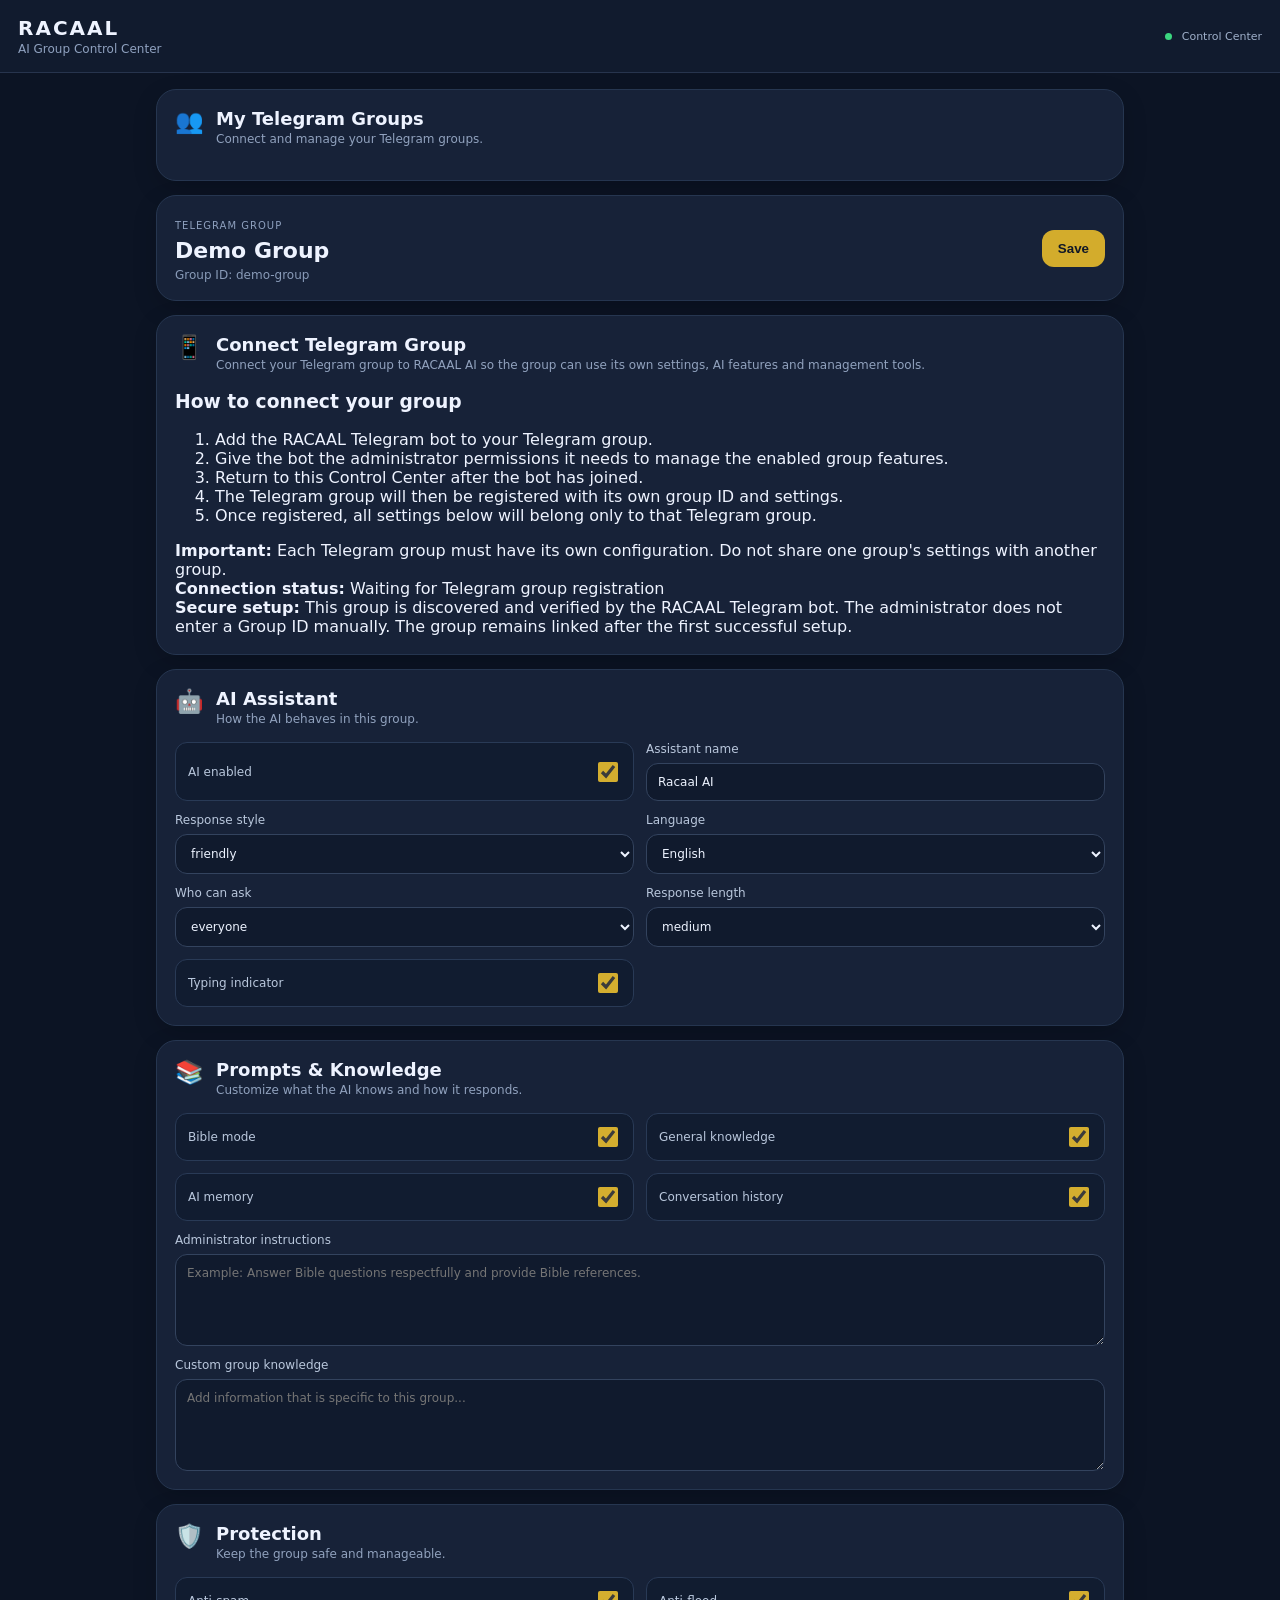
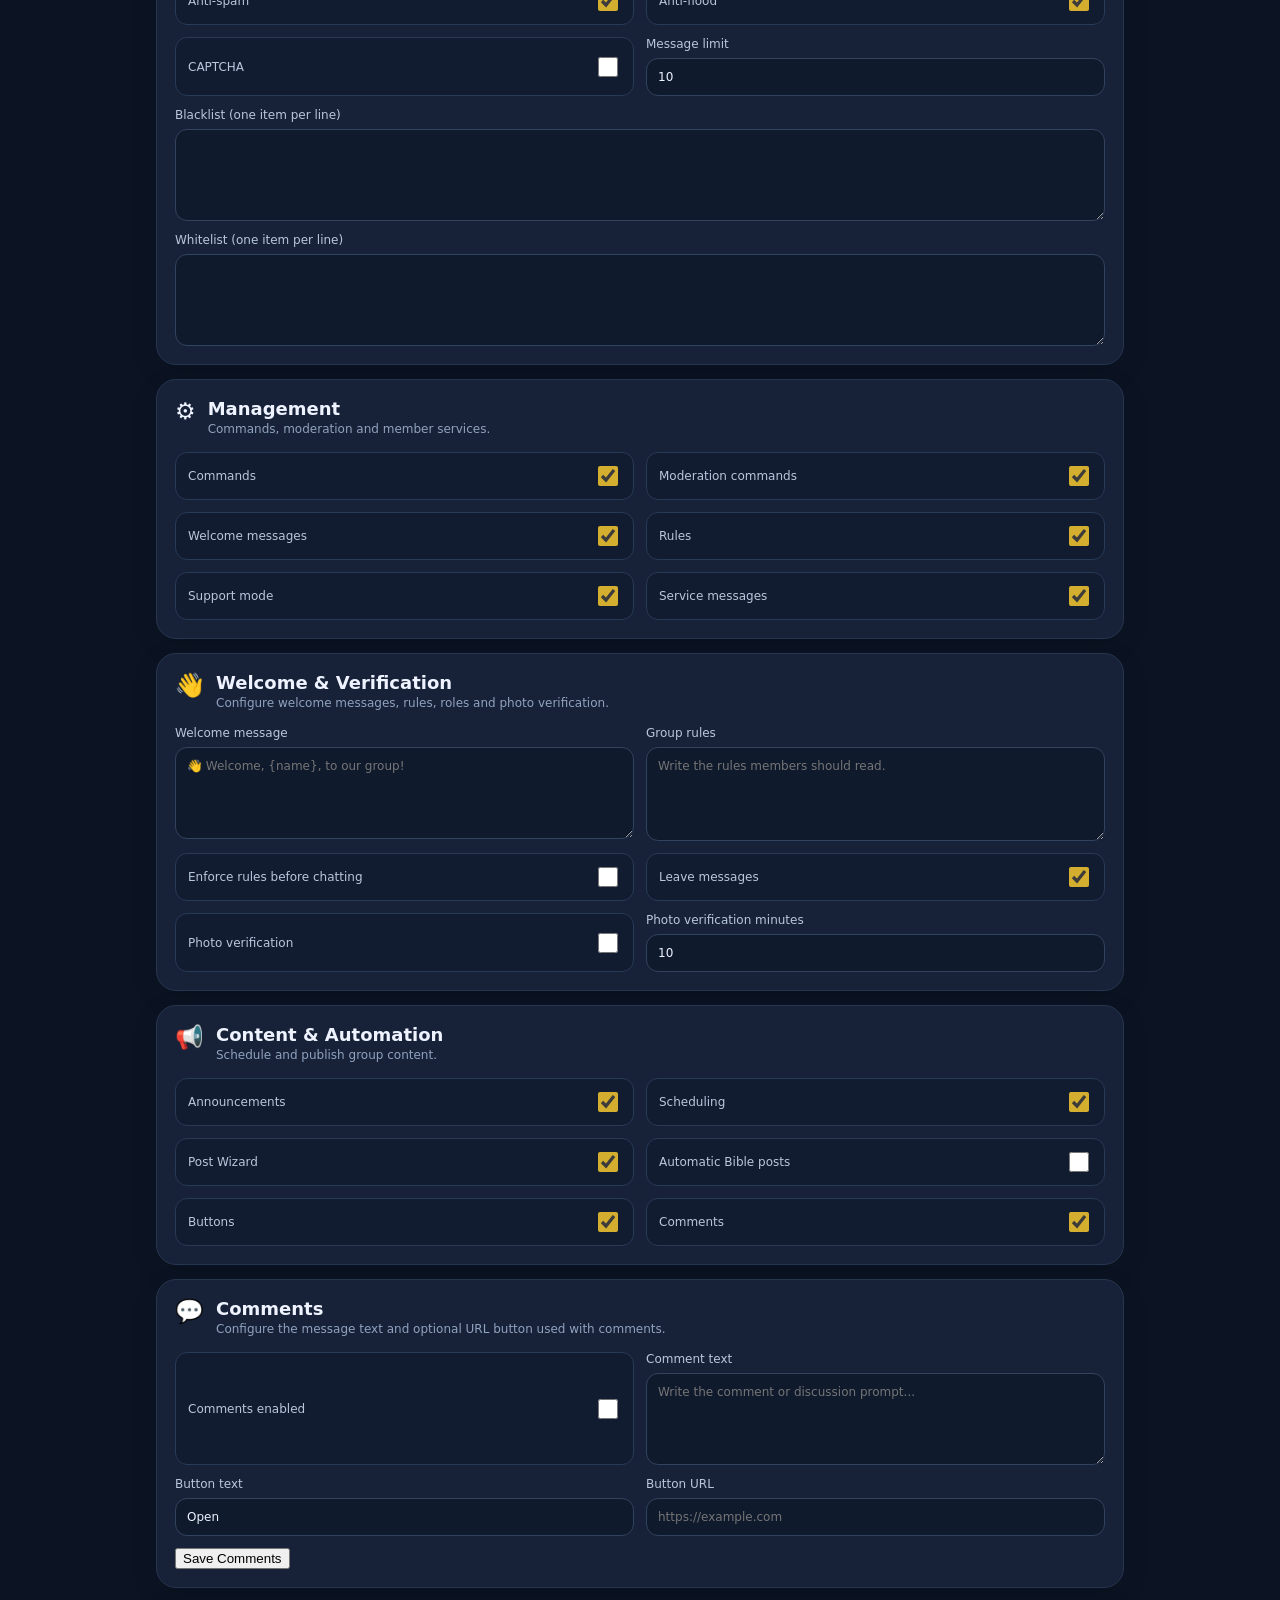
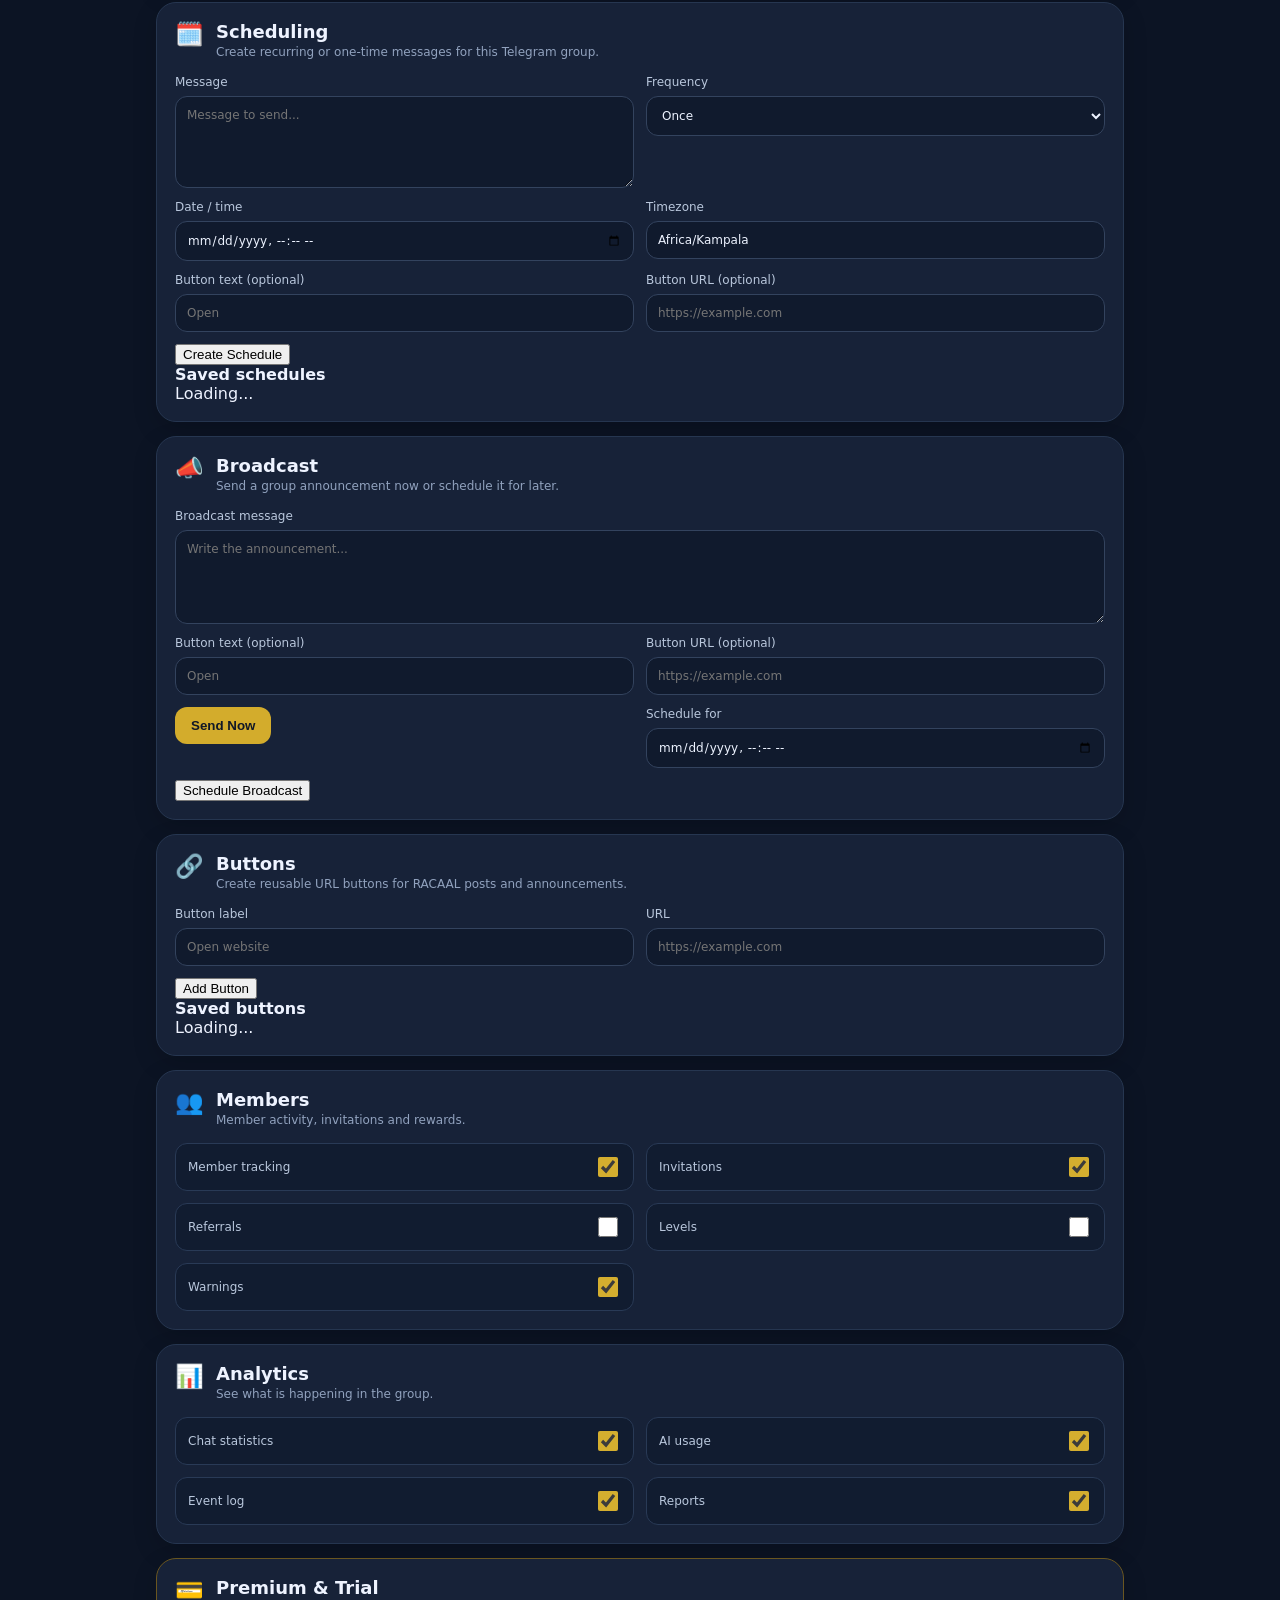
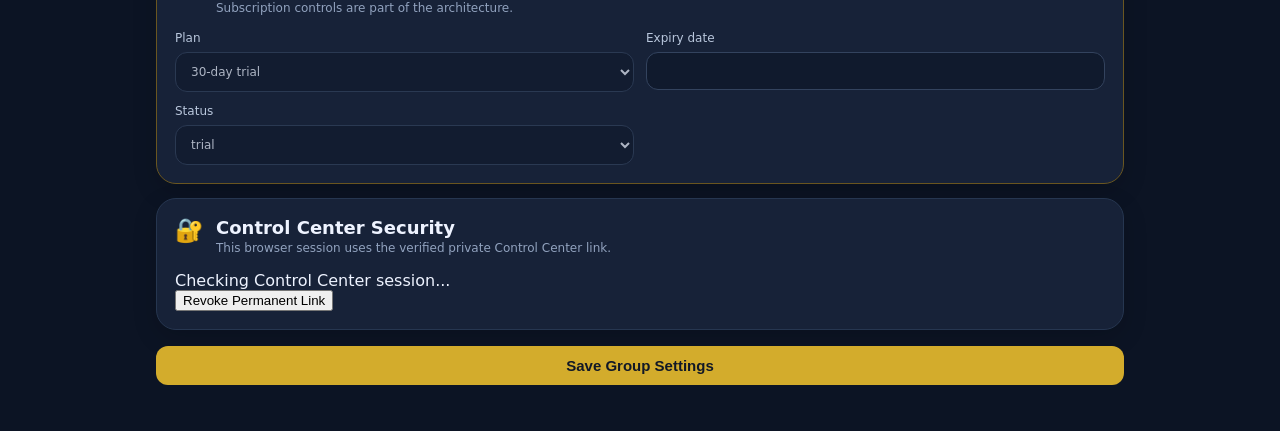
==== frontend/index.html @ 307fb7fa "Update index.html and connect RACAAL Control Center" ====
<!doctype html>
<html lang="en">
<head>
  <meta charset="utf-8">
  <meta name="viewport" content="width=device-width, initial-scale=1">
  <title>Racaal AI Control Center</title>
  <link rel="stylesheet" href="control-center.css">
</head>

<body>

<header class="topbar">
  <div>
    <div class="brand">RACAAL</div>
    <div class="subtitle">AI Group Control Center</div>
  </div>

  <div class="status">
    <span></span>
    Control Center
  </div>
</header>


<main class="page"><!-- ======================================================
     MY TELEGRAM GROUPS
     ====================================================== -->

<section class="section-card" id="myTelegramGroups">

  <div class="section-title">

    <span>👥</span>

    <div>
      <h2>My Telegram Groups</h2>

      <p>
        Connect and manage your Telegram groups.
      </p>
    </div>

  </div>

  <div id="telegramGroups"></div>

</section>


<!-- ======================================================
     TELEGRAM GROUP
     ====================================================== -->


  <!-- ======================================================
       TELEGRAM GROUP
       ====================================================== -->

  <section class="group-card">

    <div>
      <small>TELEGRAM GROUP</small>

      <h1 id="groupName">Demo Group</h1>

      <p id="groupId">
        Group ID: demo-group
      </p>
    </div>

    <button class="primary" id="saveTop" data-action="save-settings">
      Save
    </button>

  </section>


  <!-- ======================================================
       TELEGRAM GROUP CONNECTION
       ====================================================== -->

  <section class="section-card telegram-connect">

    <div class="section-title">

      <span>📱</span>

      <div>
        <h2>Connect Telegram Group</h2>

        <p>
          Connect your Telegram group to RACAAL AI so the group can
          use its own settings, AI features and management tools.
        </p>
      </div>

    </div>


    <div class="connection-box">

      <h3>How to connect your group</h3>

      <ol>

        <li>
          Add the RACAAL Telegram bot to your Telegram group.
        </li>

        <li>
          Give the bot the administrator permissions it needs
          to manage the enabled group features.
        </li>

        <li>
          Return to this Control Center after the bot has joined.
        </li>

        <li>
          The Telegram group will then be registered with its
          own group ID and settings.
        </li>

        <li>
          Once registered, all settings below will belong only
          to that Telegram group.
        </li>

      </ol>


      <div class="connection-note">

        <strong>Important:</strong>

        <span>
          Each Telegram group must have its own configuration.
          Do not share one group's settings with another group.
        </span>

      </div>


      <div class="telegram-status" id="telegramStatus">

        <strong>Connection status:</strong>

        <span id="telegramStatusText">
          Waiting for Telegram group registration
        </span>

      </div>


      <div class="connection-note">
        <strong>Secure setup:</strong>
        <span>
          This group is discovered and verified by the RACAAL Telegram bot.
          The administrator does not enter a Group ID manually.
          The group remains linked after the first successful setup.
        </span>
      </div>

      <button
        type="button"
        class="secondary"
        id="connectTelegram"
        hidden
      >
        Register Telegram Group
      </button>

    </div>

  </section>


  <!-- ======================================================
       MESSAGE
       ====================================================== -->

  <div id="message" class="message" hidden></div>


  <!-- ======================================================
       AI ASSISTANT
       ====================================================== -->

  <section class="section-card">

    <div class="section-title">

      <span>🤖</span>

      <div>
        <h2>AI Assistant</h2>
        <p>How the AI behaves in this group.</p>
      </div>

    </div>


    <div class="grid">

      <label class="toggle">
        <span>AI enabled</span>
        <input
          type="checkbox"
          data-path="ai.enabled"
          checked
        >
      </label>


      <label>
        Assistant name

        <input
          data-path="ai.assistant_name"
          value="Racaal AI"
        >
      </label>


      <label>
        Response style

        <select data-path="ai.response_style">

          <option>friendly</option>
          <option>professional</option>
          <option>concise</option>
          <option>teaching</option>

        </select>

      </label>


      <label>
        Language

        <select data-path="ai.language">

          <option>English</option>
          <option>Swahili</option>
          <option>Luganda</option>
          <option>French</option>

        </select>

      </label>


      <label>
        Who can ask

        <select data-path="ai.who_can_ask">

          <option>everyone</option>
          <option>members</option>
          <option>admins</option>

        </select>

      </label>


      <label>
        Response length

        <select data-path="ai.response_length">

          <option>short</option>
          <option selected>medium</option>
          <option>long</option>

        </select>

      </label>


      <label class="toggle">

        <span>Typing indicator</span>

        <input
          type="checkbox"
          data-path="ai.typing_indicator"
          checked
        >

      </label>

    </div>

  </section>


  <!-- ======================================================
       PROMPTS & KNOWLEDGE
       ====================================================== -->

  <section class="section-card">

    <div class="section-title">

      <span>📚</span>

      <div>
        <h2>Prompts & Knowledge</h2>
        <p>Customize what the AI knows and how it responds.</p>
      </div>

    </div>


    <div class="grid">

      <label class="toggle">

        <span>Bible mode</span>

        <input
          type="checkbox"
          data-path="knowledge.bible_mode"
          checked
        >

      </label>


      <label class="toggle">

        <span>General knowledge</span>

        <input
          type="checkbox"
          data-path="knowledge.general_knowledge"
          checked
        >

      </label>


      <label class="toggle">

        <span>AI memory</span>

        <input
          type="checkbox"
          data-path="knowledge.memory_enabled"
          checked
        >

      </label>


      <label class="toggle">

        <span>Conversation history</span>

        <input
          type="checkbox"
          data-path="knowledge.history_enabled"
          checked
        >

      </label>


      <label class="wide">

        Administrator instructions

        <textarea
          data-path="knowledge.system_instructions"
          placeholder="Example: Answer Bible questions respectfully and provide Bible references."
        ></textarea>

      </label>


      <label class="wide">

        Custom group knowledge

        <textarea
          data-path="knowledge.custom_knowledge"
          placeholder="Add information that is specific to this group..."
        ></textarea>

      </label>

    </div>

  </section>


  <!-- ======================================================
       PROTECTION
       ====================================================== -->

  <section class="section-card">

    <div class="section-title">

      <span>🛡️</span>

      <div>
        <h2>Protection</h2>
        <p>Keep the group safe and manageable.</p>
      </div>

    </div>


    <div class="grid">

      <label class="toggle">

        <span>Anti-spam</span>

        <input
          type="checkbox"
          data-path="protection.anti_spam"
          checked
        >

      </label>


      <label class="toggle">

        <span>Anti-flood</span>

        <input
          type="checkbox"
          data-path="protection.anti_flood"
          checked
        >

      </label>


      <label class="toggle">

        <span>CAPTCHA</span>

        <input
          type="checkbox"
          data-path="protection.captcha"
        >

      </label>


      <label>

        Message limit

        <input
          type="number"
          min="1"
          max="100"
          data-path="protection.message_limit"
          value="10"
        >

      </label>


      <label class="wide">

        Blacklist (one item per line)

        <textarea
          data-path="protection.blacklist"
        ></textarea>

      </label>


      <label class="wide">

        Whitelist (one item per line)

        <textarea
          data-path="protection.whitelist"
        ></textarea>

      </label>

    </div>

  </section>


  <!-- ======================================================
       MANAGEMENT
       ====================================================== -->

  <section class="section-card">

    <div class="section-title">

      <span>⚙️</span>

      <div>
        <h2>Management</h2>
        <p>Commands, moderation and member services.</p>
      </div>

    </div>


    <div class="grid">

      <label class="toggle">
        <span>Commands</span>
        <input
          type="checkbox"
          data-path="management.commands_enabled"
          checked
        >
      </label>


      <label class="toggle">
        <span>Moderation commands</span>
        <input
          type="checkbox"
          data-path="management.moderation_commands"
          checked
        >
      </label>


      <label class="toggle">
        <span>Welcome messages</span>
        <input
          type="checkbox"
          data-path="management.welcome_messages"
          checked
        >
      </label>


      <label class="toggle">
        <span>Rules</span>
        <input
          type="checkbox"
          data-path="management.rules_enabled"
          checked
        >
      </label>


      <label class="toggle">
        <span>Support mode</span>
        <input
          type="checkbox"
          data-path="management.support_mode"
          checked
        >
      </label>


      <label class="toggle">
        <span>Service messages</span>
        <input
          type="checkbox"
          data-path="management.service_messages"
          checked
        >
      </label>

    </div>

  </section>


  <!-- ======================================================
       WELCOME, RULES & PHOTO VERIFICATION
       ====================================================== -->

  <section class="section-card">

    <div class="section-title">
      <span>👋</span>
      <div>
        <h2>Welcome & Verification</h2>
        <p>Configure welcome messages, rules, roles and photo verification.</p>
      </div>
    </div>

    <div class="grid">

      <label>
        Welcome message
        <textarea data-path="welcome.text" rows="4"
          placeholder="👋 Welcome, {name}, to our group!"></textarea>
      </label>

      <label>
        Group rules
        <textarea data-path="welcome.rules" rows="5"
          placeholder="Write the rules members should read."></textarea>
      </label>

      <label class="toggle">
        <span>Enforce rules before chatting</span>
        <input type="checkbox" data-path="welcome.enforce_rules">
      </label>

      <label class="toggle">
        <span>Leave messages</span>
        <input type="checkbox" data-path="welcome.leave_messages" checked>
      </label>

      <label class="toggle">
        <span>Photo verification</span>
        <input type="checkbox" data-path="welcome.photo_verification">
      </label>

      <label>
        Photo verification minutes
        <input type="number" min="1" max="60"
          data-path="welcome.photo_verification_minutes" value="10">
      </label>

    </div>

  </section>


  <!-- ======================================================
       CONTENT & AUTOMATION
       ====================================================== -->

  <section class="section-card">

    <div class="section-title">

      <span>📢</span>

      <div>
        <h2>Content & Automation</h2>
        <p>Schedule and publish group content.</p>
      </div>

    </div>


    <div class="grid">

      <label class="toggle">
        <span>Announcements</span>
        <input
          type="checkbox"
          data-path="automation.announcements"
           data-feature="announcements"
          checked
        >
      </label>


      <label class="toggle">
        <span>Scheduling</span>
        <input
          type="checkbox"
          data-path="automation.scheduling"
           data-feature="scheduling"
          checked
        >
      </label>


      <label class="toggle">
        <span>Post Wizard</span>
        <input
          type="checkbox"
          data-path="automation.post_wizard"
           data-feature="post_wizard"
          checked
        >
      </label>


      <label class="toggle">
        <span>Automatic Bible posts</span>
        <input
          type="checkbox"
          data-path="automation.automatic_bible_posts"
           data-feature="automatic_bible_posts"
        >
      </label>


      <label class="toggle">
        <span>Buttons</span>
        <input
          type="checkbox"
          data-path="automation.buttons"
           data-feature="buttons"
          checked
        >
      </label>


      <label class="toggle">
        <span>Comments</span>
        <input
          type="checkbox"
          data-path="automation.comments"
           data-feature="comments"
          checked
        >
      </label>

    </div>

  </section>



  <!-- ======================================================
       COMMENTS
       ====================================================== -->

  <section class="section-card">
    <div class="section-title">
      <span>💬</span>
      <div>
        <h2>Comments</h2>
        <p>Configure the message text and optional URL button used with comments.</p>
      </div>
    </div>

    <div class="grid">
      <label class="toggle">
        <span>Comments enabled</span>
        <input type="checkbox" id="commentsEnabled"
          data-path="automation.comments" data-feature="comments">
      </label>

      <label>
        Comment text
        <textarea id="commentText" rows="4"
          placeholder="Write the comment or discussion prompt..."></textarea>
      </label>

      <label>
        Button text
        <input id="commentButtonText" value="Open">
      </label>

      <label>
        Button URL
        <input id="commentUrl" type="url"
          placeholder="https://example.com">
      </label>

      <div>
        <button type="button" class="secondary" id="saveComments">
          Save Comments
        </button>
      </div>
    </div>
  </section>


  <!-- ======================================================
       SCHEDULING
       ====================================================== -->

  <section class="section-card">
    <div class="section-title">
      <span>🗓️</span>
      <div>
        <h2>Scheduling</h2>
        <p>Create recurring or one-time messages for this Telegram group.</p>
      </div>
    </div>

    <div class="grid">
      <label>
        Message
        <textarea id="scheduleMessage" rows="4"
          placeholder="Message to send..."></textarea>
      </label>

      <label>
        Frequency
        <select id="scheduleFrequency">
          <option value="once">Once</option>
          <option value="daily">Daily</option>
          <option value="weekly">Weekly</option>
          <option value="monthly">Monthly</option>
        </select>
      </label>

      <label>
        Date / time
        <input id="scheduleTime" type="datetime-local">
      </label>

      <label>
        Timezone
        <input id="scheduleTimezone" value="Africa/Kampala">
      </label>

      <label>
        Button text (optional)
        <input id="scheduleButtonText" placeholder="Open">
      </label>

      <label>
        Button URL (optional)
        <input id="scheduleButtonUrl" type="url"
          placeholder="https://example.com">
      </label>

      <div>
        <button type="button" class="secondary" id="createSchedule">
          Create Schedule
        </button>
      </div>
    </div>

    <div id="scheduleList" class="connection-box">
      <strong>Saved schedules</strong>
      <div id="scheduleItems">Loading...</div>
    </div>
  </section>


  <!-- ======================================================
       BROADCAST
       ====================================================== -->

  <section class="section-card">
    <div class="section-title">
      <span>📣</span>
      <div>
        <h2>Broadcast</h2>
        <p>Send a group announcement now or schedule it for later.</p>
      </div>
    </div>

    <div class="grid">
      <label class="wide">
        Broadcast message
        <textarea id="broadcastMessage" rows="5"
          placeholder="Write the announcement..."></textarea>
      </label>

      <label>
        Button text (optional)
        <input id="broadcastButtonText" placeholder="Open">
      </label>

      <label>
        Button URL (optional)
        <input id="broadcastButtonUrl" type="url"
          placeholder="https://example.com">
      </label>

      <div>
        <button type="button" class="primary" id="sendBroadcast">
          Send Now
        </button>
      </div>

      <label>
        Schedule for
        <input id="broadcastScheduleTime" type="datetime-local">
      </label>

      <div>
        <button type="button" class="secondary" id="scheduleBroadcast">
          Schedule Broadcast
        </button>
      </div>
    </div>
  </section>


  <!-- ======================================================
       CUSTOM BUTTONS
       ====================================================== -->

  <section class="section-card">
    <div class="section-title">
      <span>🔗</span>
      <div>
        <h2>Buttons</h2>
        <p>Create reusable URL buttons for RACAAL posts and announcements.</p>
      </div>
    </div>

    <div class="grid">
      <label>
        Button label
        <input id="buttonLabel" placeholder="Open website">
      </label>

      <label>
        URL
        <input id="buttonUrl" type="url"
          placeholder="https://example.com">
      </label>

      <div>
        <button type="button" class="secondary" id="createButton">
          Add Button
        </button>
      </div>
    </div>

    <div id="buttonList" class="connection-box">
      <strong>Saved buttons</strong>
      <div id="buttonItems">Loading...</div>
    </div>
  </section>


  <!-- ======================================================
       MEMBERS
       ====================================================== -->

  <section class="section-card">

    <div class="section-title">

      <span>👥</span>

      <div>
        <h2>Members</h2>
        <p>Member activity, invitations and rewards.</p>
      </div>

    </div>


    <div class="grid">

      <label class="toggle">
        <span>Member tracking</span>
        <input
          type="checkbox"
          data-path="members.member_tracking"
          checked
        >
      </label>


      <label class="toggle">
        <span>Invitations</span>
        <input
          type="checkbox"
          data-path="members.invitations"
          checked
        >
      </label>


      <label class="toggle">
        <span>Referrals</span>
        <input
          type="checkbox"
          data-path="members.referrals"
        >
      </label>


      <label class="toggle">
        <span>Levels</span>
        <input
          type="checkbox"
          data-path="members.levels"
        >
      </label>


      <label class="toggle">
        <span>Warnings</span>
        <input
          type="checkbox"
          data-path="members.warnings"
          checked
        >
      </label>

    </div>

  </section>


  <!-- ======================================================
       ANALYTICS
       ====================================================== -->

  <section class="section-card">

    <div class="section-title">

      <span>📊</span>

      <div>
        <h2>Analytics</h2>
        <p>See what is happening in the group.</p>
      </div>

    </div>


    <div class="grid">

      <label class="toggle">
        <span>Chat statistics</span>
        <input
          type="checkbox"
          data-path="analytics.chat_statistics"
          checked
        >
      </label>


      <label class="toggle">
        <span>AI usage</span>
        <input
          type="checkbox"
          data-path="analytics.ai_usage"
          checked
        >
      </label>


      <label class="toggle">
        <span>Event log</span>
        <input
          type="checkbox"
          data-path="analytics.event_log"
          checked
        >
      </label>


      <label class="toggle">
        <span>Reports</span>
        <input
          type="checkbox"
          data-path="analytics.reports"
          checked
        >
      </label>

    </div>

  </section>


  <!-- ======================================================
       PREMIUM & TRIAL
       ====================================================== -->

  <section class="section-card premium">

    <div class="section-title">

      <span>💳</span>

      <div>
        <h2>Premium & Trial</h2>
        <p>Subscription controls are part of the architecture.</p>
      </div>

    </div>


    <div class="grid">

      <label>

        Plan

        <select data-path="subscription.plan" disabled>

          <option value="trial">
            30-day trial
          </option>

          <option value="free">
            Free
          </option>

          <option value="premium">
            Premium
          </option>

        </select>

      </label>


      <label>

        Expiry date

        <input
          type="text"
          data-path="subscription.expires_at"
          value=""
          readonly
        >

      </label>


      <label>

        Status

        <select data-path="subscription.status" disabled>

          <option>trial</option>
          <option>active</option>
          <option>expired</option>
          <option>disabled</option>

        </select>

      </label>

    </div>

  </section>



  <!-- ======================================================
       CONTROL CENTER LINK
       ====================================================== -->

  <section class="section-card">
    <div class="section-title">
      <span>🔐</span>
      <div>
        <h2>Control Center Security</h2>
        <p>This browser session uses the verified private Control Center link.</p>
      </div>
    </div>

    <div class="connection-box">
      <div id="controlLinkStatus">
        Checking Control Center session...
      </div>

      <button type="button" class="secondary" id="revokeControlLink">
        Revoke Permanent Link
      </button>
    </div>
  </section>


  <!-- ======================================================
       SAVE
       ====================================================== -->

  <button
    class="save-bottom"
    id="saveBottom"
  >
    Save Group Settings
  </button>


</main>


<!-- ========================================================
     EXISTING CONTROL CENTER JAVASCRIPT
     ======================================================== -->

<script src="control-center.js"></script>
<script>
document.addEventListener("DOMContentLoaded", () => {
  const saveComments = document.getElementById("saveComments");
  const createSchedule = document.getElementById("createSchedule");
  const sendBroadcast = document.getElementById("sendBroadcast");
  const scheduleBroadcast = document.getElementById("scheduleBroadcast");
  const createButton = document.getElementById("createButton");
  const revokeControlLink = document.getElementById("revokeControlLink");
  const controlLinkStatus = document.getElementById("controlLinkStatus");

  const value = id => document.getElementById(id)?.value || "";

  if (saveComments) {
    saveComments.addEventListener("click", async () => {
      try {
        await window.RACAAL.saveCommentsConfig({
          enabled: document.getElementById("commentsEnabled")?.checked,
          text: value("commentText"),
          button_text: value("commentButtonText"),
          url: value("commentUrl")
        });
        window.RACAAL.showMessage("Comments settings saved.");
      } catch (e) {
        window.RACAAL.showMessage(e.message, true);
      }
    });
  }

  if (createSchedule) {
    createSchedule.addEventListener("click", async () => {
      try {
        await window.RACAAL.createSchedule({
          message: value("scheduleMessage"),
          frequency: value("scheduleFrequency"),
          scheduled_for: value("scheduleTime"),
          timezone: value("scheduleTimezone") || "Africa/Kampala",
          buttons: value("scheduleButtonUrl")
            ? [{text: value("scheduleButtonText") || "Open", url: value("scheduleButtonUrl")}]
            : []
        });
        window.RACAAL.showMessage("Schedule created.");
        if (typeof loadSchedules === "function") loadSchedules();
      } catch (e) {
        window.RACAAL.showMessage(e.message, true);
      }
    });
  }

  if (sendBroadcast) {
    sendBroadcast.addEventListener("click", async () => {
      try {
        await window.RACAAL.sendBroadcast({
          message: value("broadcastMessage"),
          buttons: value("broadcastButtonUrl")
            ? [{text: value("broadcastButtonText") || "Open", url: value("broadcastButtonUrl")}]
            : []
        });
        window.RACAAL.showMessage("Broadcast sent.");
      } catch (e) {
        window.RACAAL.showMessage(e.message, true);
      }
    });
  }

  if (scheduleBroadcast) {
    scheduleBroadcast.addEventListener("click", async () => {
      try {
        await window.RACAAL.scheduleBroadcast({
          message: value("broadcastMessage"),
          scheduled_for: value("broadcastScheduleTime"),
          buttons: value("broadcastButtonUrl")
            ? [{text: value("broadcastButtonText") || "Open", url: value("broadcastButtonUrl")}]
            : []
        });
        window.RACAAL.showMessage("Broadcast scheduled.");
      } catch (e) {
        window.RACAAL.showMessage(e.message, true);
      }
    });
  }

  if (createButton) {
    createButton.addEventListener("click", async () => {
      try {
        await window.RACAAL.createButton({
          text: value("buttonLabel"),
          url: value("buttonUrl")
        });
        window.RACAAL.showMessage("Button created.");
        if (typeof loadButtons === "function") loadButtons();
      } catch (e) {
        window.RACAAL.showMessage(e.message, true);
      }
    });
  }

  if (revokeControlLink) {
    revokeControlLink.addEventListener("click", async () => {
      if (!confirm("Revoke this permanent Control Center link?")) return;
      try {
        await window.RACAAL.revokePermanentControlLink();
        controlLinkStatus.textContent = "Permanent link revoked. Open a new private link from Telegram.";
      } catch (e) {
        window.RACAAL.showMessage(e.message, true);
      }
    });
  }

  setTimeout(() => {
    if (controlLinkStatus) {
      controlLinkStatus.textContent =
        window.RACAAL.sessionPermanent
          ? "✓ Permanent Control Center session connected."
          : "✓ Control Center session connected.";
    }
  }, 800);
});
</script>

</body>
            </html>
---- frontend/control-center.css ----
*{box-sizing:border-box}body{margin:0;font-family:Inter,system-ui,-apple-system,BlinkMacSystemFont,"Segoe UI",sans-serif;background:#0c1424;color:#eef3ff}.topbar{position:sticky;top:0;z-index:5;display:flex;justify-content:space-between;align-items:center;padding:16px 18px;background:#111b2e;border-bottom:1px solid #27344d}.brand{font-weight:800;letter-spacing:2px;font-size:20px}.subtitle{color:#8fa1bf;font-size:12px;margin-top:2px}.status{font-size:11px;color:#9fb0ca}.status span{display:inline-block;width:7px;height:7px;border-radius:50%;background:#3bd67f;margin-right:6px}.page{max-width:1000px;margin:auto;padding:16px}.group-card,.section-card{background:#172238;border:1px solid #263650;border-radius:20px;padding:18px;margin-bottom:14px;box-shadow:0 8px 25px rgba(0,0,0,.16)}.group-card{display:flex;justify-content:space-between;align-items:center;gap:14px}.group-card small{color:#8ea0be;font-size:10px;letter-spacing:1px}.group-card h1{font-size:22px;margin:5px 0}.group-card p{margin:0;color:#899bb8;font-size:12px}.section-title{display:flex;gap:12px;align-items:flex-start;margin-bottom:16px}.section-title>span{font-size:23px}.section-title h2{font-size:18px;margin:0 0 3px}.section-title p{margin:0;color:#91a2be;font-size:12px}.grid{display:grid;grid-template-columns:repeat(2,minmax(0,1fr));gap:12px}label{display:flex;flex-direction:column;gap:7px;color:#b9c7dc;font-size:12px}input:not([type=checkbox]),select,textarea{width:100%;border:1px solid #33435e;border-radius:12px;background:#101a2d;color:#edf3ff;padding:11px;font:inherit;outline:none}textarea{min-height:92px;resize:vertical}.wide{grid-column:1/-1}.toggle{min-height:45px;flex-direction:row;justify-content:space-between;align-items:center;background:#111c30;border:1px solid #293a56;border-radius:12px;padding:10px 12px}.toggle input{width:20px;height:20px;accent-color:#d4ae2f}.primary,.save-bottom{border:0;border-radius:12px;padding:11px 16px;background:#d3ac2c;color:#111827;font-weight:800}.save-bottom{width:100%;font-size:15px;margin:2px 0 30px}.message{padding:11px 13px;border-radius:12px;background:#153b2a;color:#9df0bd;margin-bottom:14px;font-size:13px}.message.error{background:#4a2026;color:#ffc1c7}.premium{border-color:#6a5620}@media(max-width:650px){.grid{grid-template-columns:1fr}.group-card{align-items:flex-start}.group-card .primary{display:none}.page{padding:10px}.section-card{padding:14px;border-radius:17px}.section-title h2{font-size:17px}}\n
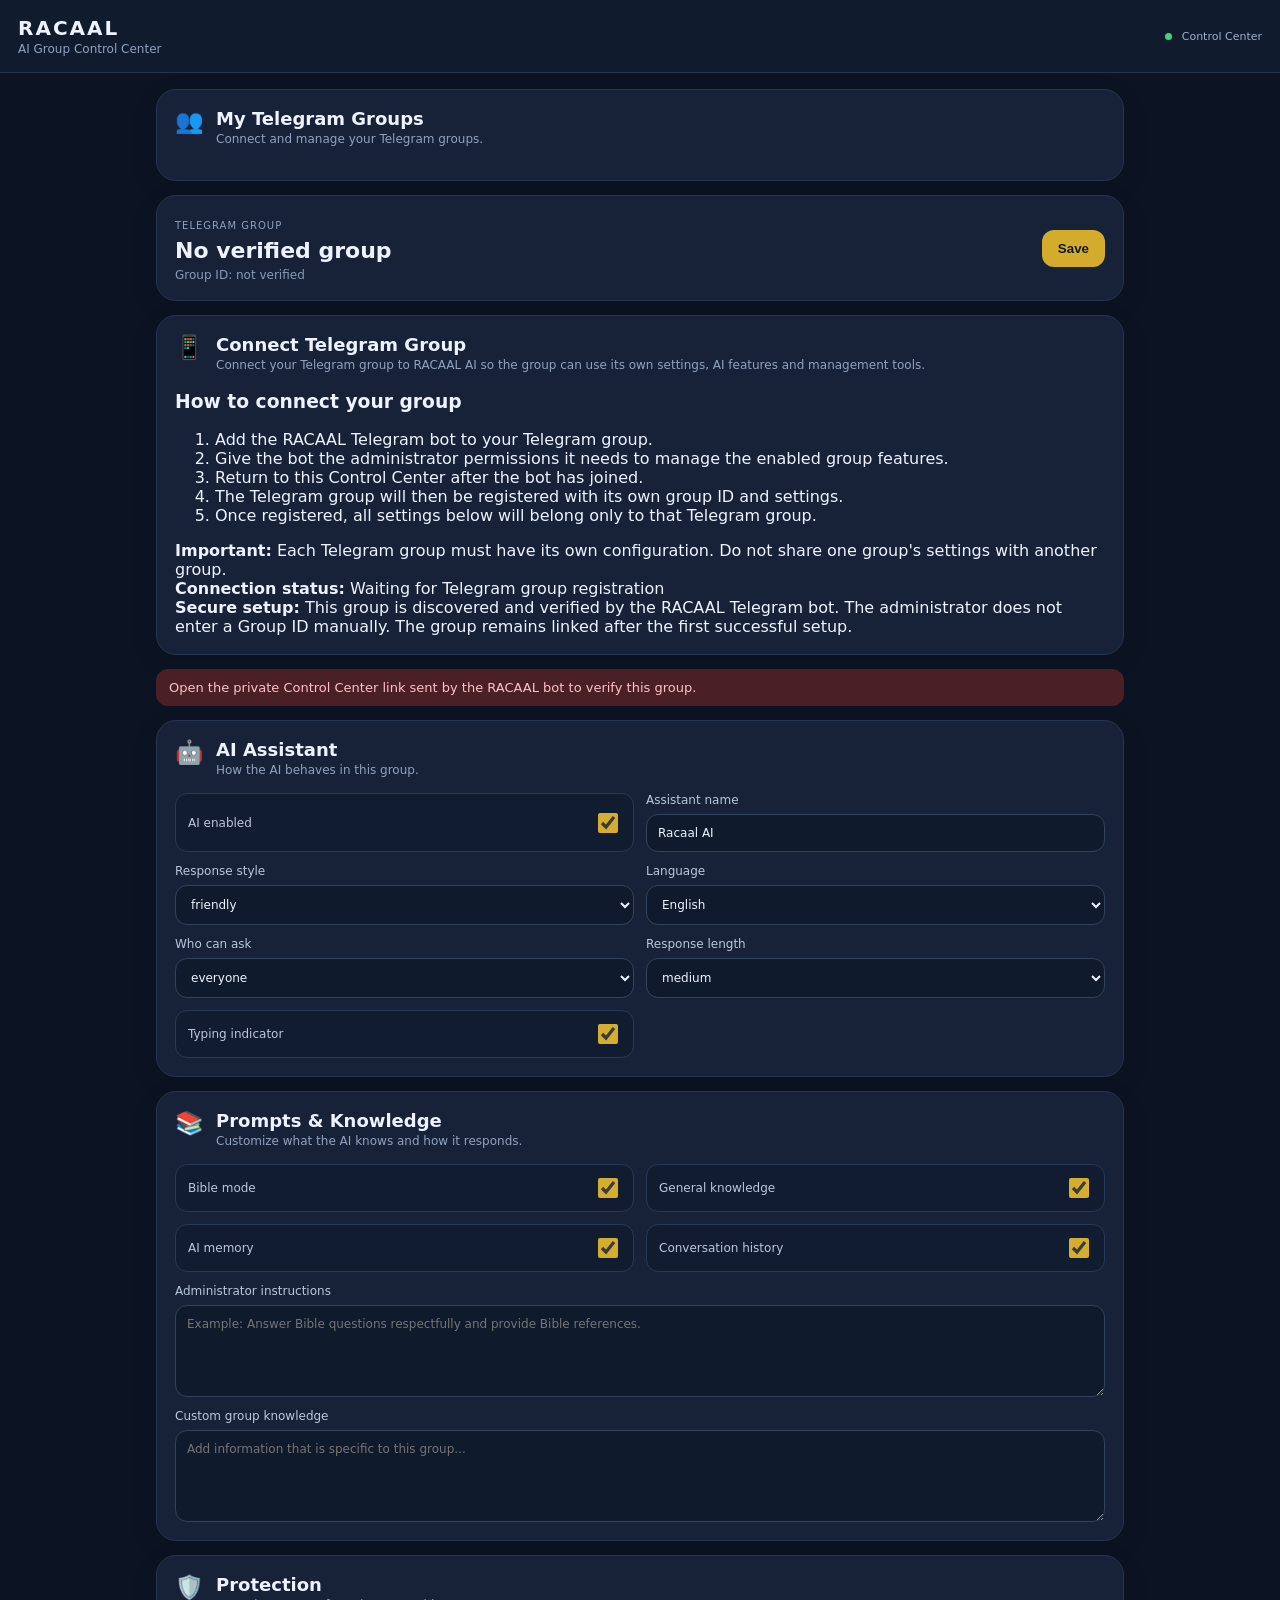
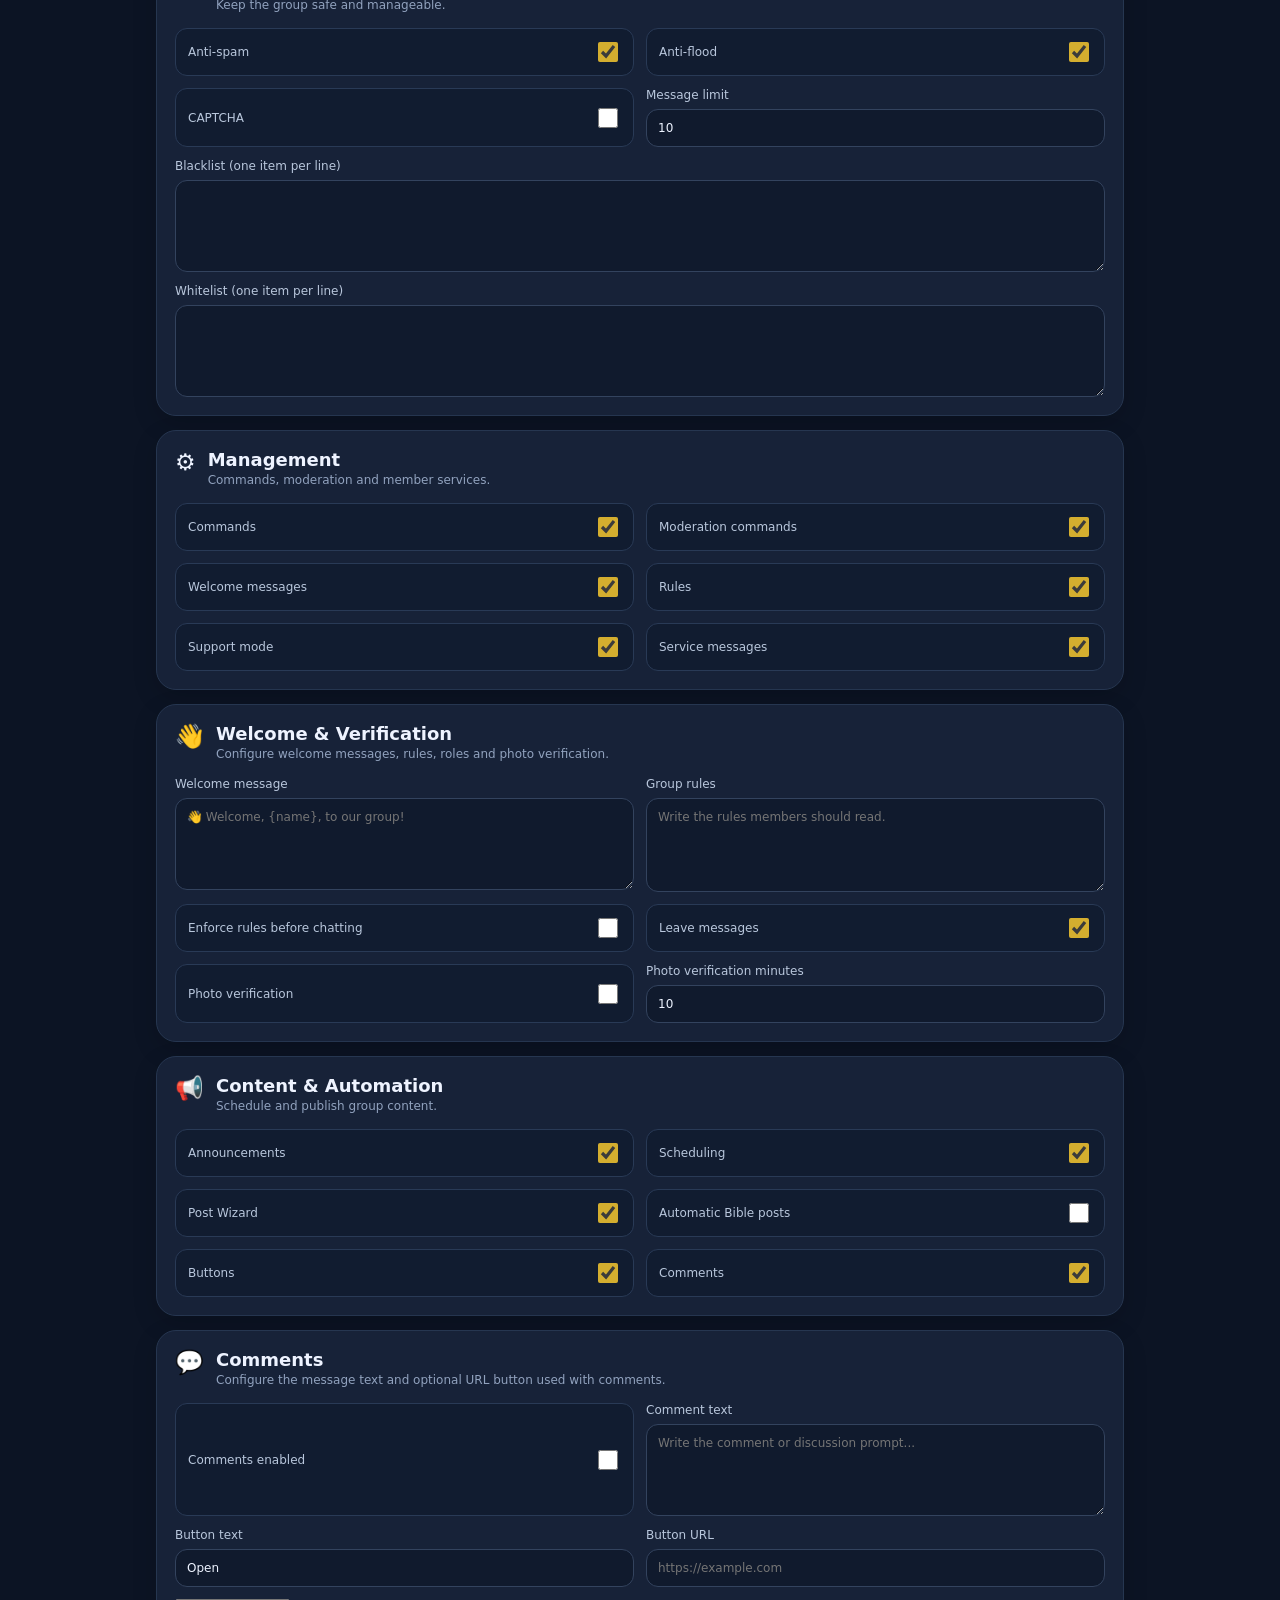
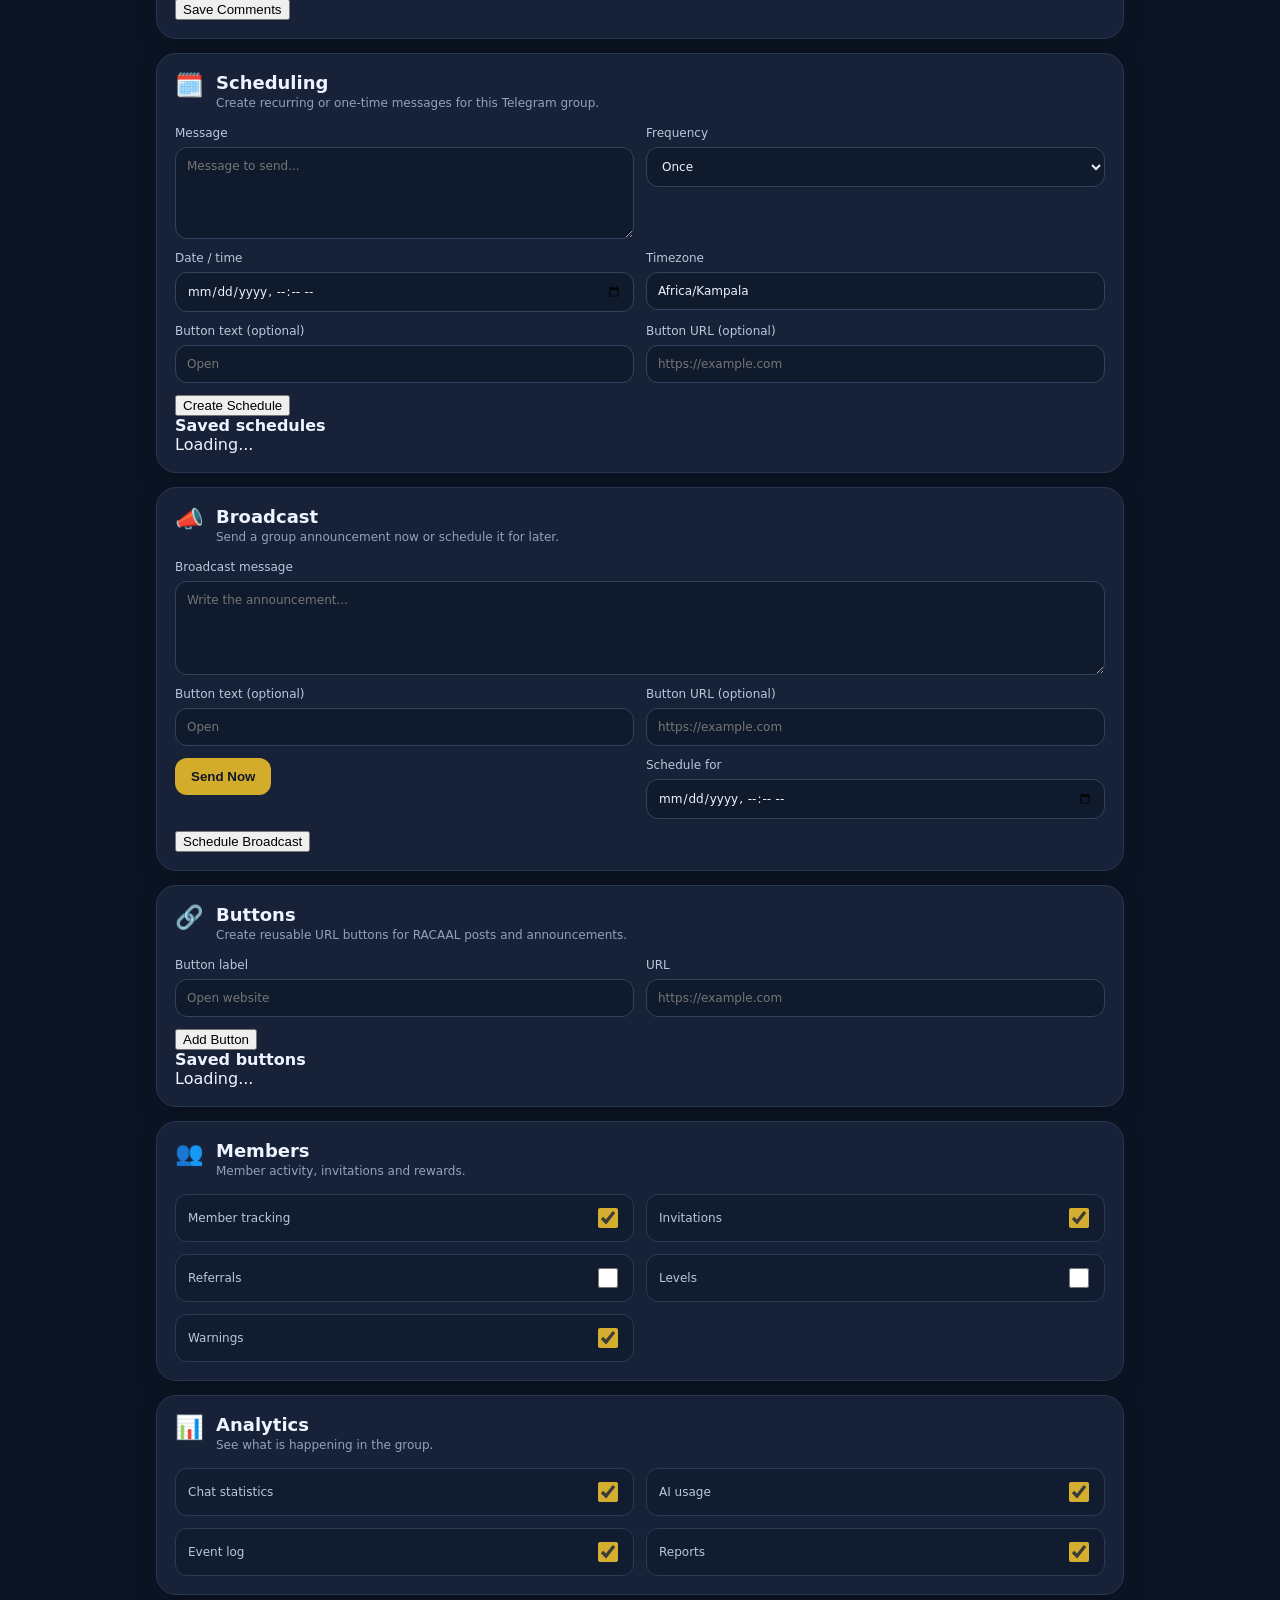
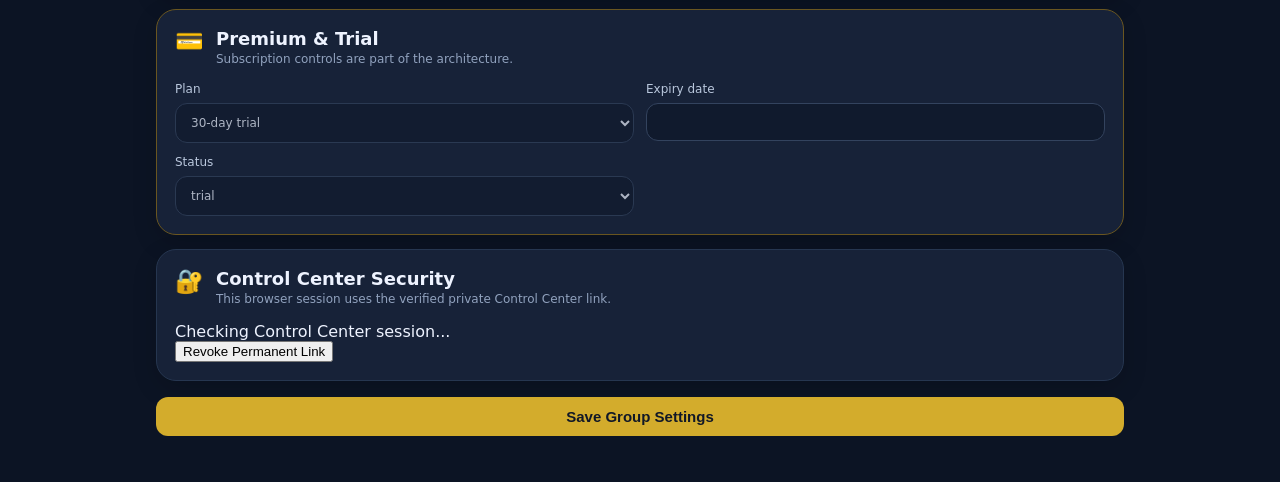
==== commit 83fbbd85: "Integrate Telegram bot with persistent" ====
--- a/frontend/index.html
+++ b/frontend/index.html
@@ -1184,124 +1184,7 @@
      ======================================================== -->
 
 <script src="control-center.js"></script>
-<script>
-document.addEventListener("DOMContentLoaded", () => {
-  const saveComments = document.getElementById("saveComments");
-  const createSchedule = document.getElementById("createSchedule");
-  const sendBroadcast = document.getElementById("sendBroadcast");
-  const scheduleBroadcast = document.getElementById("scheduleBroadcast");
-  const createButton = document.getElementById("createButton");
-  const revokeControlLink = document.getElementById("revokeControlLink");
-  const controlLinkStatus = document.getElementById("controlLinkStatus");
-
-  const value = id => document.getElementById(id)?.value || "";
-
-  if (saveComments) {
-    saveComments.addEventListener("click", async () => {
-      try {
-        await window.RACAAL.saveCommentsConfig({
-          enabled: document.getElementById("commentsEnabled")?.checked,
-          text: value("commentText"),
-          button_text: value("commentButtonText"),
-          url: value("commentUrl")
-        });
-        window.RACAAL.showMessage("Comments settings saved.");
-      } catch (e) {
-        window.RACAAL.showMessage(e.message, true);
-      }
-    });
-  }
-
-  if (createSchedule) {
-    createSchedule.addEventListener("click", async () => {
-      try {
-        await window.RACAAL.createSchedule({
-          message: value("scheduleMessage"),
-          frequency: value("scheduleFrequency"),
-          scheduled_for: value("scheduleTime"),
-          timezone: value("scheduleTimezone") || "Africa/Kampala",
-          buttons: value("scheduleButtonUrl")
-            ? [{text: value("scheduleButtonText") || "Open", url: value("scheduleButtonUrl")}]
-            : []
-        });
-        window.RACAAL.showMessage("Schedule created.");
-        if (typeof loadSchedules === "function") loadSchedules();
-      } catch (e) {
-        window.RACAAL.showMessage(e.message, true);
-      }
-    });
-  }
-
-  if (sendBroadcast) {
-    sendBroadcast.addEventListener("click", async () => {
-      try {
-        await window.RACAAL.sendBroadcast({
-          message: value("broadcastMessage"),
-          buttons: value("broadcastButtonUrl")
-            ? [{text: value("broadcastButtonText") || "Open", url: value("broadcastButtonUrl")}]
-            : []
-        });
-        window.RACAAL.showMessage("Broadcast sent.");
-      } catch (e) {
-        window.RACAAL.showMessage(e.message, true);
-      }
-    });
-  }
-
-  if (scheduleBroadcast) {
-    scheduleBroadcast.addEventListener("click", async () => {
-      try {
-        await window.RACAAL.scheduleBroadcast({
-          message: value("broadcastMessage"),
-          scheduled_for: value("broadcastScheduleTime"),
-          buttons: value("broadcastButtonUrl")
-            ? [{text: value("broadcastButtonText") || "Open", url: value("broadcastButtonUrl")}]
-            : []
-        });
-        window.RACAAL.showMessage("Broadcast scheduled.");
-      } catch (e) {
-        window.RACAAL.showMessage(e.message, true);
-      }
-    });
-  }
-
-  if (createButton) {
-    createButton.addEventListener("click", async () => {
-      try {
-        await window.RACAAL.createButton({
-          text: value("buttonLabel"),
-          url: value("buttonUrl")
-        });
-        window.RACAAL.showMessage("Button created.");
-        if (typeof loadButtons === "function") loadButtons();
-      } catch (e) {
-        window.RACAAL.showMessage(e.message, true);
-      }
-    });
-  }
-
-  if (revokeControlLink) {
-    revokeControlLink.addEventListener("click", async () => {
-      if (!confirm("Revoke this permanent Control Center link?")) return;
-      try {
-        await window.RACAAL.revokePermanentControlLink();
-        controlLinkStatus.textContent = "Permanent link revoked. Open a new private link from Telegram.";
-      } catch (e) {
-        window.RACAAL.showMessage(e.message, true);
-      }
-    });
-  }
-
-  setTimeout(() => {
-    if (controlLinkStatus) {
-      controlLinkStatus.textContent =
-        window.RACAAL.sessionPermanent
-          ? "✓ Permanent Control Center session connected."
-          : "✓ Control Center session connected.";
-    }
-  }, 800);
-});
-</script>
+
 
 </body>
             </html>
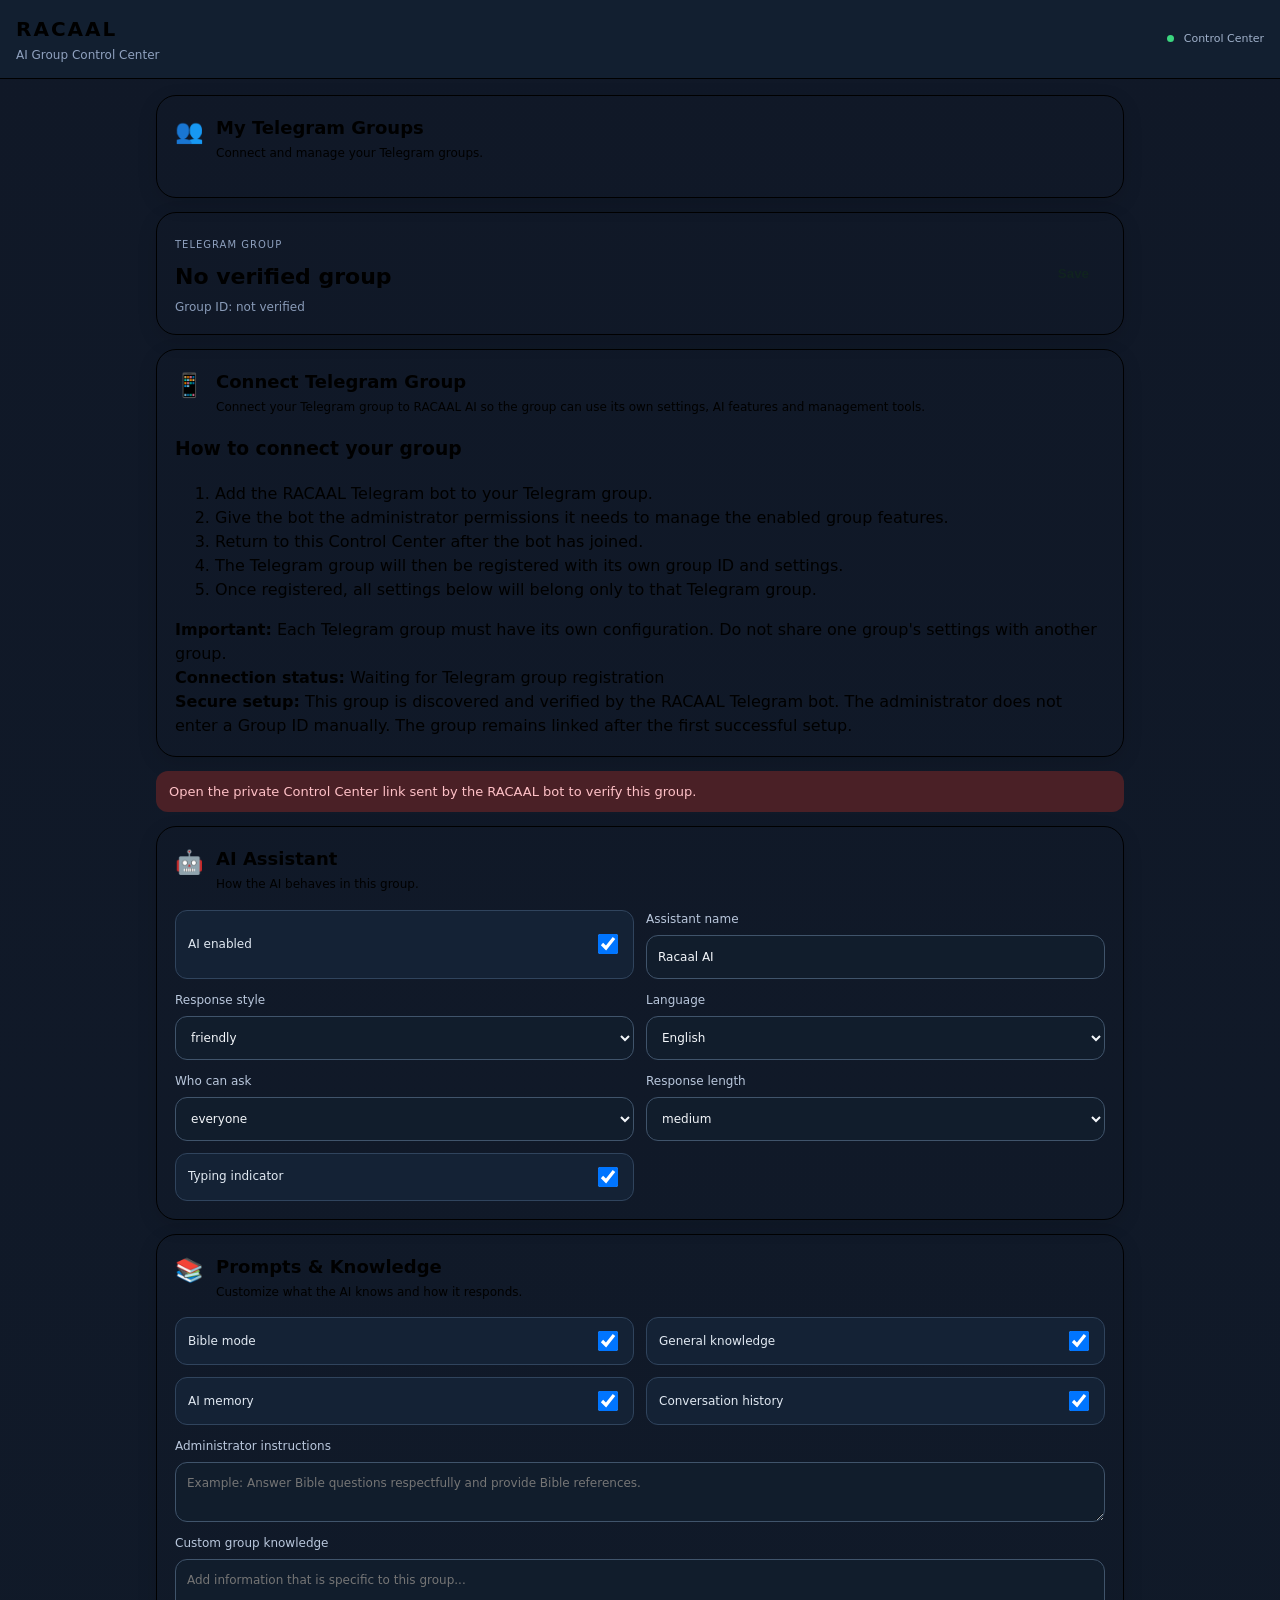
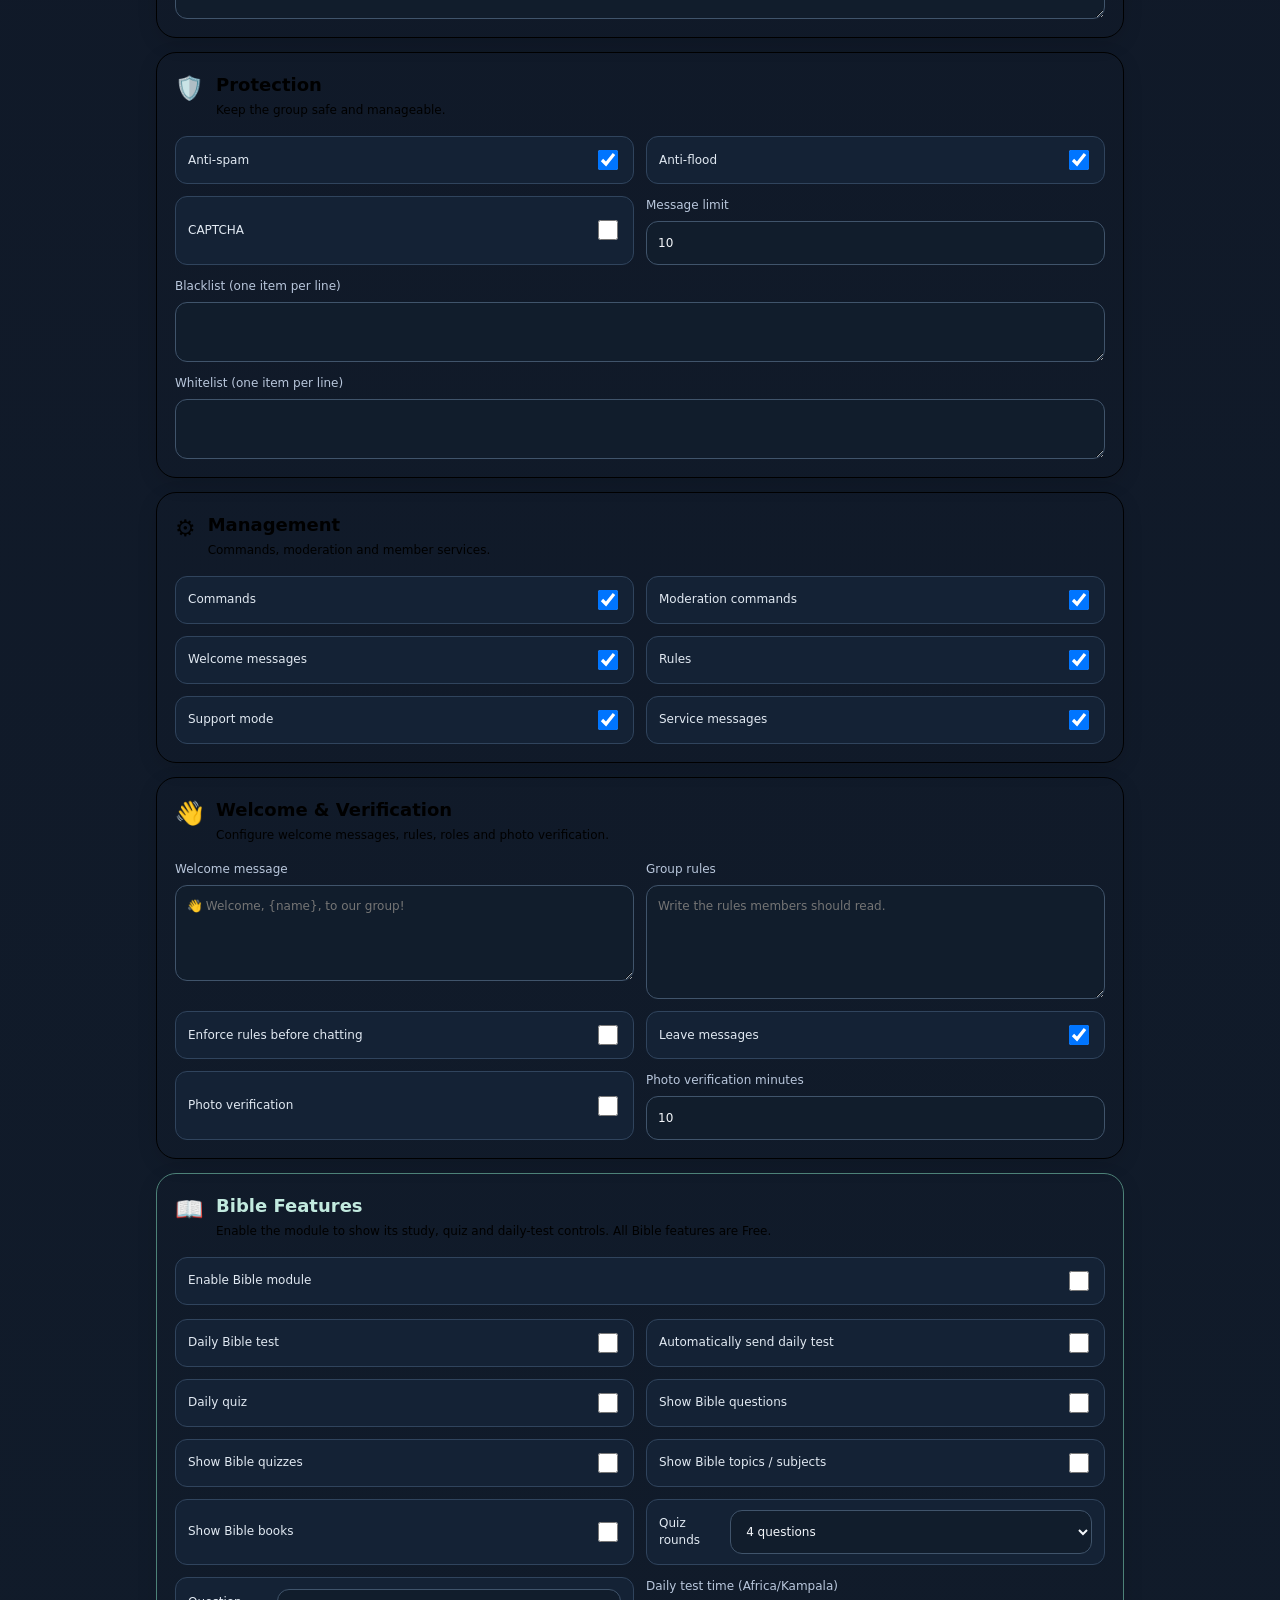
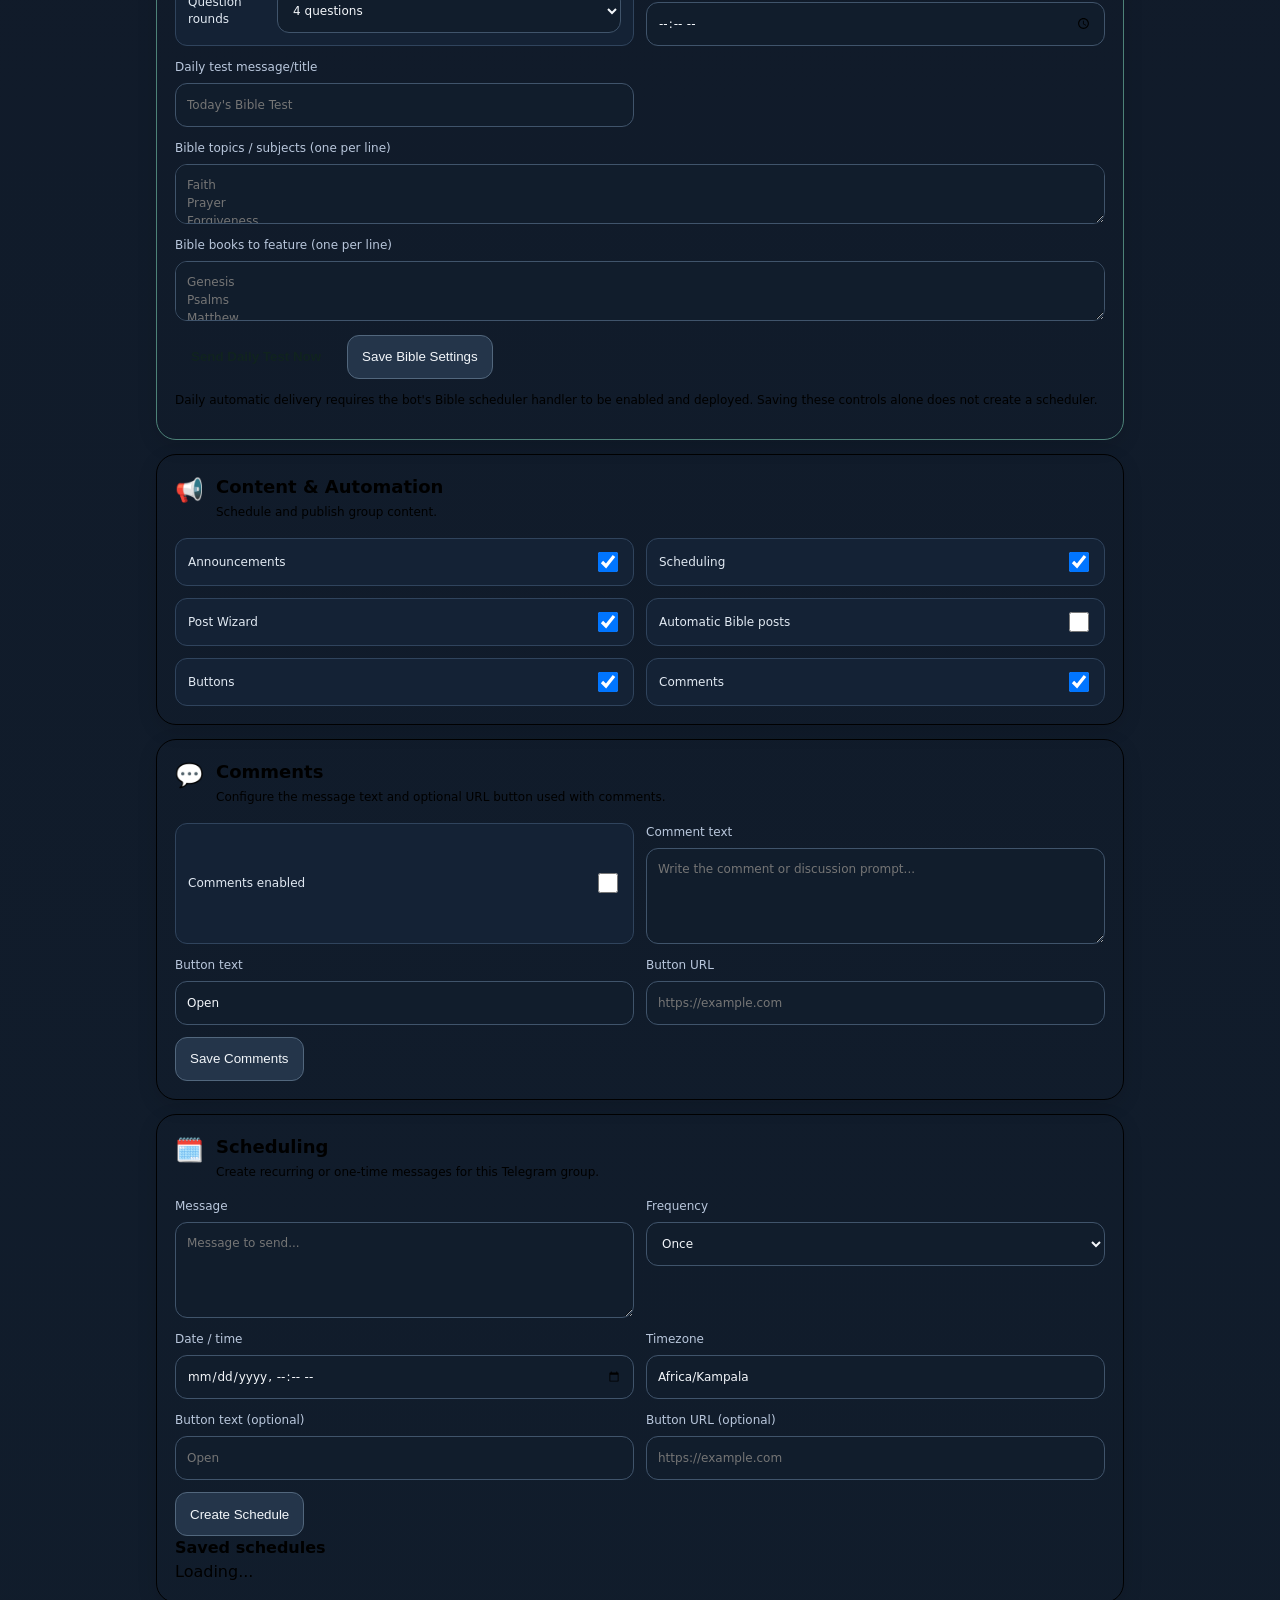
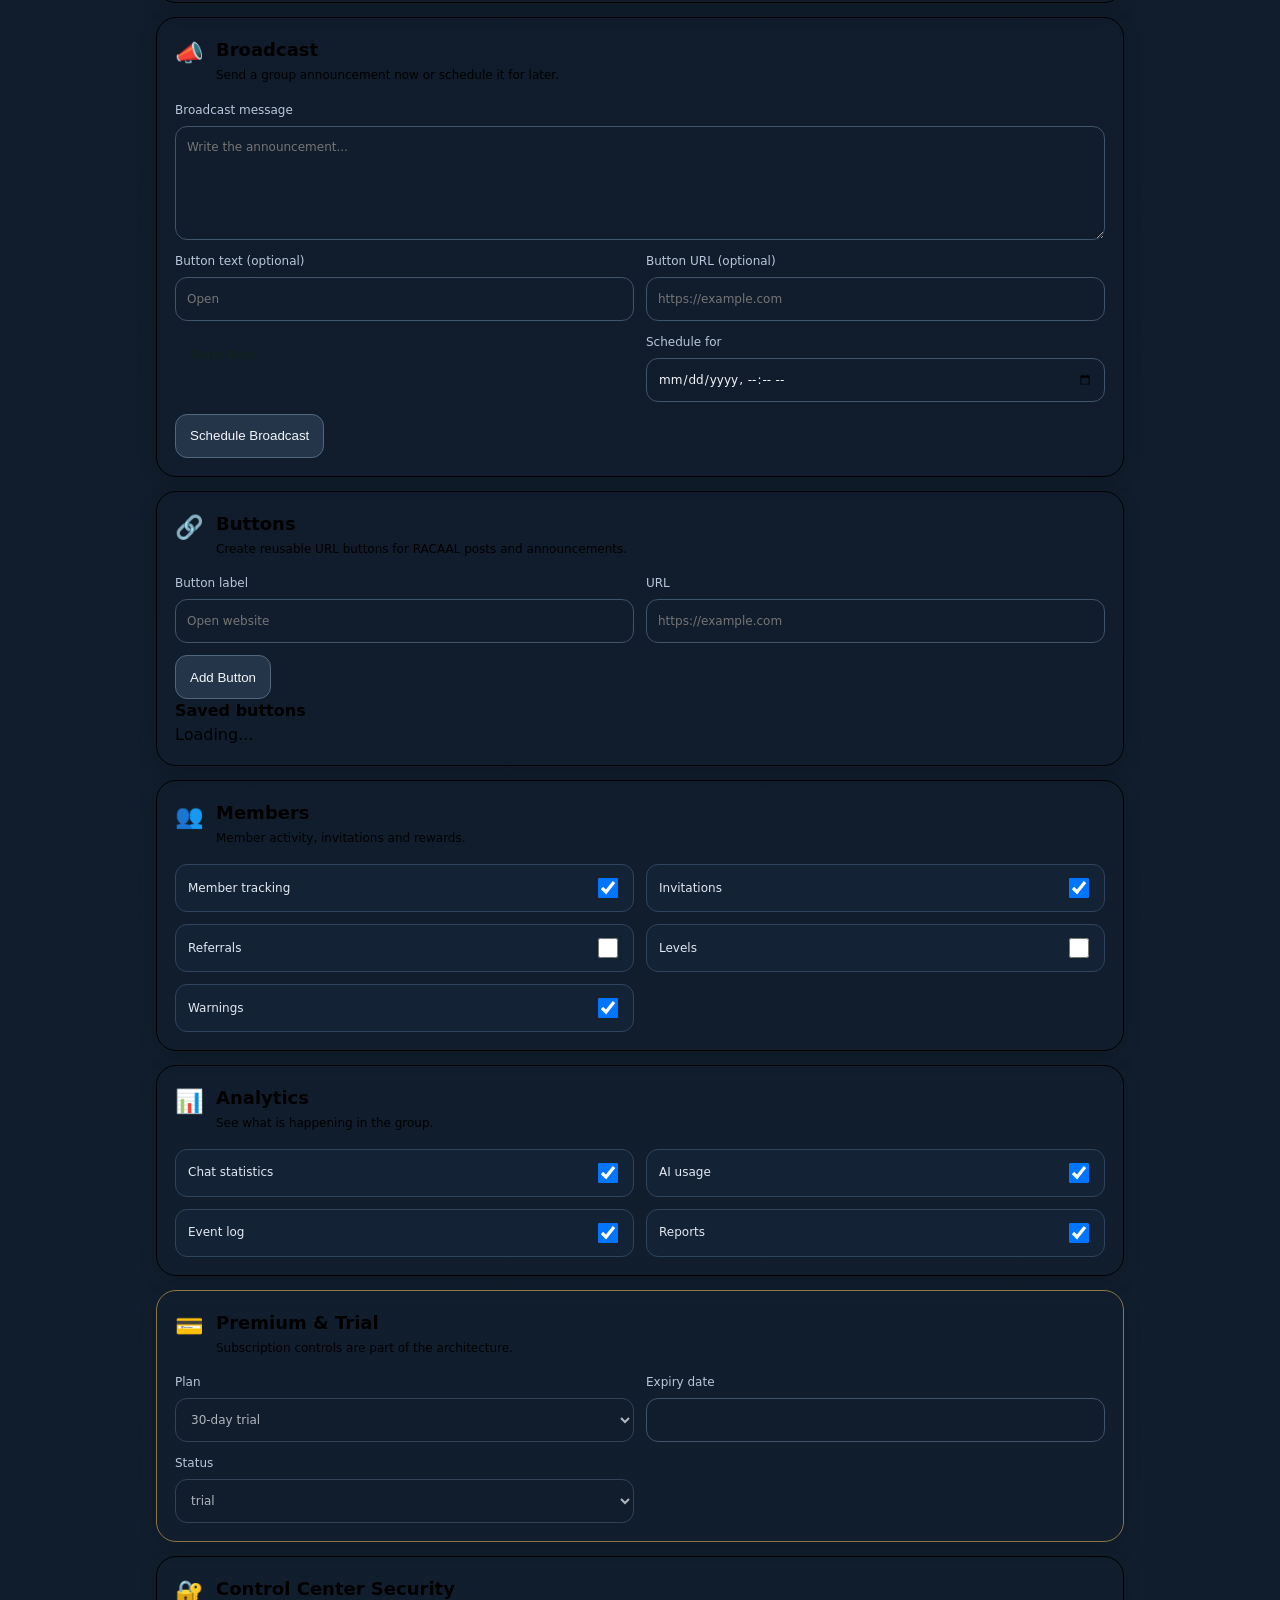
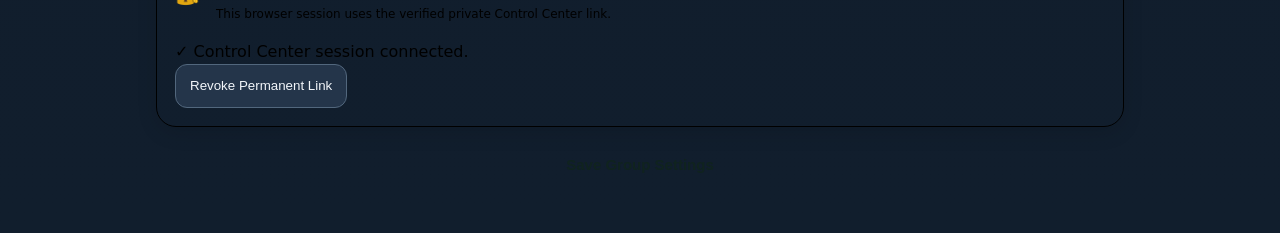
==== commit 2caf091a: "Add Bible module settings control center dashboard" ====
--- a/frontend/index.html
+++ b/frontend/index.html
@@ -638,7 +638,36 @@
        CONTENT & AUTOMATION
        ====================================================== -->
 
-  <section class="section-card">
+  <!-- RACAAL BIBLE MODULE: all Bible features remain FREE -->
+<section class="section-card bible-module" id="bibleModule">
+  <div class="section-title">
+    <span>📖</span>
+    <div><h2>Bible Features</h2><p>Enable the module to show its study, quiz and daily-test controls. All Bible features are Free.</p></div>
+  </div>
+  <label class="toggle"><span>Enable Bible module</span><input type="checkbox" data-path="bible.enabled"></label>
+  <div class="grid bible-settings">
+    <label class="toggle"><span>Daily Bible test</span><input type="checkbox" data-path="bible.daily_test_enabled"></label>
+    <label class="toggle"><span>Automatically send daily test</span><input type="checkbox" data-path="bible.daily_test_auto_send"></label>
+    <label class="toggle"><span>Daily quiz</span><input type="checkbox" data-path="bible.daily_quiz_enabled"></label>
+    <label class="toggle"><span>Show Bible questions</span><input type="checkbox" data-path="bible.questions_enabled"></label>
+    <label class="toggle"><span>Show Bible quizzes</span><input type="checkbox" data-path="bible.quizzes_enabled"></label>
+    <label class="toggle"><span>Show Bible topics / subjects</span><input type="checkbox" data-path="bible.topics_enabled"></label>
+    <label class="toggle"><span>Show Bible books</span><input type="checkbox" data-path="bible.books_enabled"></label>
+    <label class="toggle"><span>Quiz rounds</span><select data-path="bible.quiz_round_questions"><option value="4">4 questions</option><option value="5">5 questions</option><option value="10">10 questions</option><option value="15">15 questions</option></select></label>
+    <label class="toggle"><span>Question rounds</span><select data-path="bible.question_round_questions"><option value="4">4 questions</option><option value="5">5 questions</option><option value="10">10 questions</option><option value="15">15 questions</option></select></label>
+    <label><span>Daily test time (Africa/Kampala)</span><input type="time" data-path="bible.daily_test_time"></label>
+    <label><span>Daily test message/title</span><input type="text" data-path="bible.daily_test_title" placeholder="Today's Bible Test"></label>
+    <label class="wide"><span>Bible topics / subjects (one per line)</span><textarea data-path="bible.topics" placeholder="Faith&#10;Prayer&#10;Forgiveness&#10;Kingdom of God"></textarea></label>
+    <label class="wide"><span>Bible books to feature (one per line)</span><textarea data-path="bible.books" placeholder="Genesis&#10;Psalms&#10;Matthew&#10;John"></textarea></label>
+  </div>
+  <div class="action-row">
+    <button type="button" class="primary" id="bibleSendNow">Send Daily Test Now</button>
+    <button type="button" class="secondary" id="bibleSave">Save Bible Settings</button>
+  </div>
+  <p class="helper-text">Daily automatic delivery requires the bot's Bible scheduler handler to be enabled and deployed. Saving these controls alone does not create a scheduler.</p>
+</section>
+
+<section class="section-card">
 
     <div class="section-title">
 
@@ -1184,7 +1213,124 @@
      ======================================================== -->
 
 <script src="control-center.js"></script>
-
+<script>
+document.addEventListener("DOMContentLoaded", () => {
+  const saveComments = document.getElementById("saveComments");
+  const createSchedule = document.getElementById("createSchedule");
+  const sendBroadcast = document.getElementById("sendBroadcast");
+  const scheduleBroadcast = document.getElementById("scheduleBroadcast");
+  const createButton = document.getElementById("createButton");
+  const revokeControlLink = document.getElementById("revokeControlLink");
+  const controlLinkStatus = document.getElementById("controlLinkStatus");
+
+  const value = id => document.getElementById(id)?.value || "";
+
+  if (saveComments) {
+    saveComments.addEventListener("click", async () => {
+      try {
+        await window.RACAAL.saveCommentsConfig({
+          enabled: document.getElementById("commentsEnabled")?.checked,
+          text: value("commentText"),
+          button_text: value("commentButtonText"),
+          url: value("commentUrl")
+        });
+        window.RACAAL.showMessage("Comments settings saved.");
+      } catch (e) {
+        window.RACAAL.showMessage(e.message, true);
+      }
+    });
+  }
+
+  if (createSchedule) {
+    createSchedule.addEventListener("click", async () => {
+      try {
+        await window.RACAAL.createSchedule({
+          message: value("scheduleMessage"),
+          frequency: value("scheduleFrequency"),
+          scheduled_for: value("scheduleTime"),
+          timezone: value("scheduleTimezone") || "Africa/Kampala",
+          buttons: value("scheduleButtonUrl")
+            ? [{text: value("scheduleButtonText") || "Open", url: value("scheduleButtonUrl")}]
+            : []
+        });
+        window.RACAAL.showMessage("Schedule created.");
+        if (typeof loadSchedules === "function") loadSchedules();
+      } catch (e) {
+        window.RACAAL.showMessage(e.message, true);
+      }
+    });
+  }
+
+  if (sendBroadcast) {
+    sendBroadcast.addEventListener("click", async () => {
+      try {
+        await window.RACAAL.sendBroadcast({
+          message: value("broadcastMessage"),
+          buttons: value("broadcastButtonUrl")
+            ? [{text: value("broadcastButtonText") || "Open", url: value("broadcastButtonUrl")}]
+            : []
+        });
+        window.RACAAL.showMessage("Broadcast sent.");
+      } catch (e) {
+        window.RACAAL.showMessage(e.message, true);
+      }
+    });
+  }
+
+  if (scheduleBroadcast) {
+    scheduleBroadcast.addEventListener("click", async () => {
+      try {
+        await window.RACAAL.scheduleBroadcast({
+          message: value("broadcastMessage"),
+          scheduled_for: value("broadcastScheduleTime"),
+          buttons: value("broadcastButtonUrl")
+            ? [{text: value("broadcastButtonText") || "Open", url: value("broadcastButtonUrl")}]
+            : []
+        });
+        window.RACAAL.showMessage("Broadcast scheduled.");
+      } catch (e) {
+        window.RACAAL.showMessage(e.message, true);
+      }
+    });
+  }
+
+  if (createButton) {
+    createButton.addEventListener("click", async () => {
+      try {
+        await window.RACAAL.createButton({
+          text: value("buttonLabel"),
+          url: value("buttonUrl")
+        });
+        window.RACAAL.showMessage("Button created.");
+        if (typeof loadButtons === "function") loadButtons();
+      } catch (e) {
+        window.RACAAL.showMessage(e.message, true);
+      }
+    });
+  }
+
+  if (revokeControlLink) {
+    revokeControlLink.addEventListener("click", async () => {
+      if (!confirm("Revoke this permanent Control Center link?")) return;
+      try {
+        await window.RACAAL.revokePermanentControlLink();
+        controlLinkStatus.textContent = "Permanent link revoked. Open a new private link from Telegram.";
+      } catch (e) {
+        window.RACAAL.showMessage(e.message, true);
+      }
+    });
+  }
+
+  setTimeout(() => {
+    if (controlLinkStatus) {
+      controlLinkStatus.textContent =
+        window.RACAAL.sessionPermanent
+          ? "✓ Permanent Control Center session connected."
+          : "✓ Control Center session connected.";
+    }
+  }, 800);
+});
+</script>
 
 </body>
             </html>
--- a/frontend/control-center.css
+++ b/frontend/control-center.css
@@ -1 +1,21 @@
-*{box-sizing:border-box}body{margin:0;font-family:Inter,system-ui,-apple-system,BlinkMacSystemFont,"Segoe UI",sans-serif;background:#0c1424;color:#eef3ff}.topbar{position:sticky;top:0;z-index:5;display:flex;justify-content:space-between;align-items:center;padding:16px 18px;background:#111b2e;border-bottom:1px solid #27344d}.brand{font-weight:800;letter-spacing:2px;font-size:20px}.subtitle{color:#8fa1bf;font-size:12px;margin-top:2px}.status{font-size:11px;color:#9fb0ca}.status span{display:inline-block;width:7px;height:7px;border-radius:50%;background:#3bd67f;margin-right:6px}.page{max-width:1000px;margin:auto;padding:16px}.group-card,.section-card{background:#172238;border:1px solid #263650;border-radius:20px;padding:18px;margin-bottom:14px;box-shadow:0 8px 25px rgba(0,0,0,.16)}.group-card{display:flex;justify-content:space-between;align-items:center;gap:14px}.group-card small{color:#8ea0be;font-size:10px;letter-spacing:1px}.group-card h1{font-size:22px;margin:5px 0}.group-card p{margin:0;color:#899bb8;font-size:12px}.section-title{display:flex;gap:12px;align-items:flex-start;margin-bottom:16px}.section-title>span{font-size:23px}.section-title h2{font-size:18px;margin:0 0 3px}.section-title p{margin:0;color:#91a2be;font-size:12px}.grid{display:grid;grid-template-columns:repeat(2,minmax(0,1fr));gap:12px}label{display:flex;flex-direction:column;gap:7px;color:#b9c7dc;font-size:12px}input:not([type=checkbox]),select,textarea{width:100%;border:1px solid #33435e;border-radius:12px;background:#101a2d;color:#edf3ff;padding:11px;font:inherit;outline:none}textarea{min-height:92px;resize:vertical}.wide{grid-column:1/-1}.toggle{min-height:45px;flex-direction:row;justify-content:space-between;align-items:center;background:#111c30;border:1px solid #293a56;border-radius:12px;padding:10px 12px}.toggle input{width:20px;height:20px;accent-color:#d4ae2f}.primary,.save-bottom{border:0;border-radius:12px;padding:11px 16px;background:#d3ac2c;color:#111827;font-weight:800}.save-bottom{width:100%;font-size:15px;margin:2px 0 30px}.message{padding:11px 13px;border-radius:12px;background:#153b2a;color:#9df0bd;margin-bottom:14px;font-size:13px}.message.error{background:#4a2026;color:#ffc1c7}.premium{border-color:#6a5620}@media(max-width:650px){.grid{grid-template-columns:1fr}.group-card{align-items:flex-start}.group-card .primary{display:none}.page{padding:10px}.section-card{padding:14px;border-radius:17px}.section-title h2{font-size:17px}}\n+*{box-sizing:border-box}body{margin:0;font-family:Inter,system-ui,-apple-system,BlinkMacSystemFont,"Segoe UI",sans-serif;background:#0c1424;color:#eef3ff}.topbar{position:sticky;top:0;z-index:5;display:flex;justify-content:space-between;align-items:center;padding:16px 18px;background:#111b2e;border-bottom:1px solid #27344d}.brand{font-weight:800;letter-spacing:2px;font-size:20px}.subtitle{color:#8fa1bf;font-size:12px;margin-top:2px}.status{font-size:11px;color:#9fb0ca}.status span{display:inline-block;width:7px;height:7px;border-radius:50%;background:#3bd67f;margin-right:6px}.page{max-width:1000px;margin:auto;padding:16px}.group-card,.section-card{background:#172238;border:1px solid #263650;border-radius:20px;padding:18px;margin-bottom:14px;box-shadow:0 8px 25px rgba(0,0,0,.16)}.group-card{display:flex;justify-content:space-between;align-items:center;gap:14px}.group-card small{color:#8ea0be;font-size:10px;letter-spacing:1px}.group-card h1{font-size:22px;margin:5px 0}.group-card p{margin:0;color:#899bb8;font-size:12px}.section-title{display:flex;gap:12px;align-items:flex-start;margin-bottom:16px}.section-title>span{font-size:23px}.section-title h2{font-size:18px;margin:0 0 3px}.section-title p{margin:0;color:#91a2be;font-size:12px}.grid{display:grid;grid-template-columns:repeat(2,minmax(0,1fr));gap:12px}label{display:flex;flex-direction:column;gap:7px;color:#b9c7dc;font-size:12px}input:not([type=checkbox]),select,textarea{width:100%;border:1px solid #33435e;border-radius:12px;background:#101a2d;color:#edf3ff;padding:11px;font:inherit;outline:none}textarea{min-height:92px;resize:vertical}.wide{grid-column:1/-1}.toggle{min-height:45px;flex-direction:row;justify-content:space-between;align-items:center;background:#111c30;border:1px solid #293a56;border-radius:12px;padding:10px 12px}.toggle input{width:20px;height:20px;accent-color:#d4ae2f}.primary,.save-bottom{border:0;border-radius:12px;padding:11px 16px;background:#d3ac2c;color:#111827;font-weight:800}.save-bottom{width:100%;font-size:15px;margin:2px 0 30px}.message{padding:11px 13px;border-radius:12px;background:#153b2a;color:#9df0bd;margin-bottom:14px;font-size:13px}.message.error{background:#4a2026;color:#ffc1c7}.premium{border-color:#6a5620}@media(max-width:650px){.grid{grid-template-columns:1fr}.group-card{align-items:flex-start}.group-card .primary{display:none}.page{padding:10px}.section-card{padding:14px;border-radius:17px}.section-title h2{font-size:17px}}\n
+/* RACAAL v2: accessible, eye-friendly mobile styling */
+:root{color-scheme:dark;--racaal-bg:#101827;--racaal-card:#182538;--racaal-border:#30445d;--racaal-text:#edf3f8;--racaal-muted:#a9b8c9;--racaal-accent:#82c7b5;--racaal-gold:#e2c078}
+body{background:linear-gradient(180deg,#101827 0%,#111e2d 100%);color:var(--racaal-text);line-height:1.5}
+.topbar{background:rgba(19,32,49,.97);border-color:var(--racaal-border);padding:14px max(16px,env(safe-area-inset-left))}
+.section-card,.group-card{background:var(--racaal-card);border-color:var(--racaal-border);box-shadow:0 6px 20px rgba(0,0,0,.12)}
+.section-title p,.helper-text{color:var(--racaal-muted);line-height:1.55}
+input:not([type=checkbox]),select,textarea{background:#111d2c;border-color:#40546b;color:#f3f6fa;min-height:44px}
+input:focus,select:focus,textarea:focus,button:focus-visible{outline:2px solid var(--racaal-accent);outline-offset:2px}
+button{min-height:44px;cursor:pointer;touch-action:manipulation}
+.primary,.save-bottom{background:var(--racaal-accent);color:#10231f}
+.secondary{border:1px solid #52677d;border-radius:12px;padding:10px 14px;background:#24354a;color:#f2f6fa}
+.toggle{gap:12px;line-height:1.4;color:#e1e9f2;background:#142235;border-color:#30445d}
+.toggle input{flex:0 0 20px;accent-color:var(--racaal-accent)}
+.premium{border-color:#8c7546}
+.bible-module{border-color:#4d8278}
+.bible-module h2{color:#c2eadf}
+.bible-settings{margin-top:14px}
+.action-row{display:flex;flex-wrap:wrap;gap:10px;margin-top:14px}
+.helper-text{font-size:12px;margin-top:12px}
+@media(max-width:650px){.page{padding:10px 10px calc(22px + env(safe-area-inset-bottom))}.section-card,.group-card{padding:14px}.section-title h2{font-size:17px}.action-row button{width:100%}.group-card{flex-wrap:wrap}.group-card .primary{display:inline-flex}.grid{gap:10px}label{font-size:13px}}
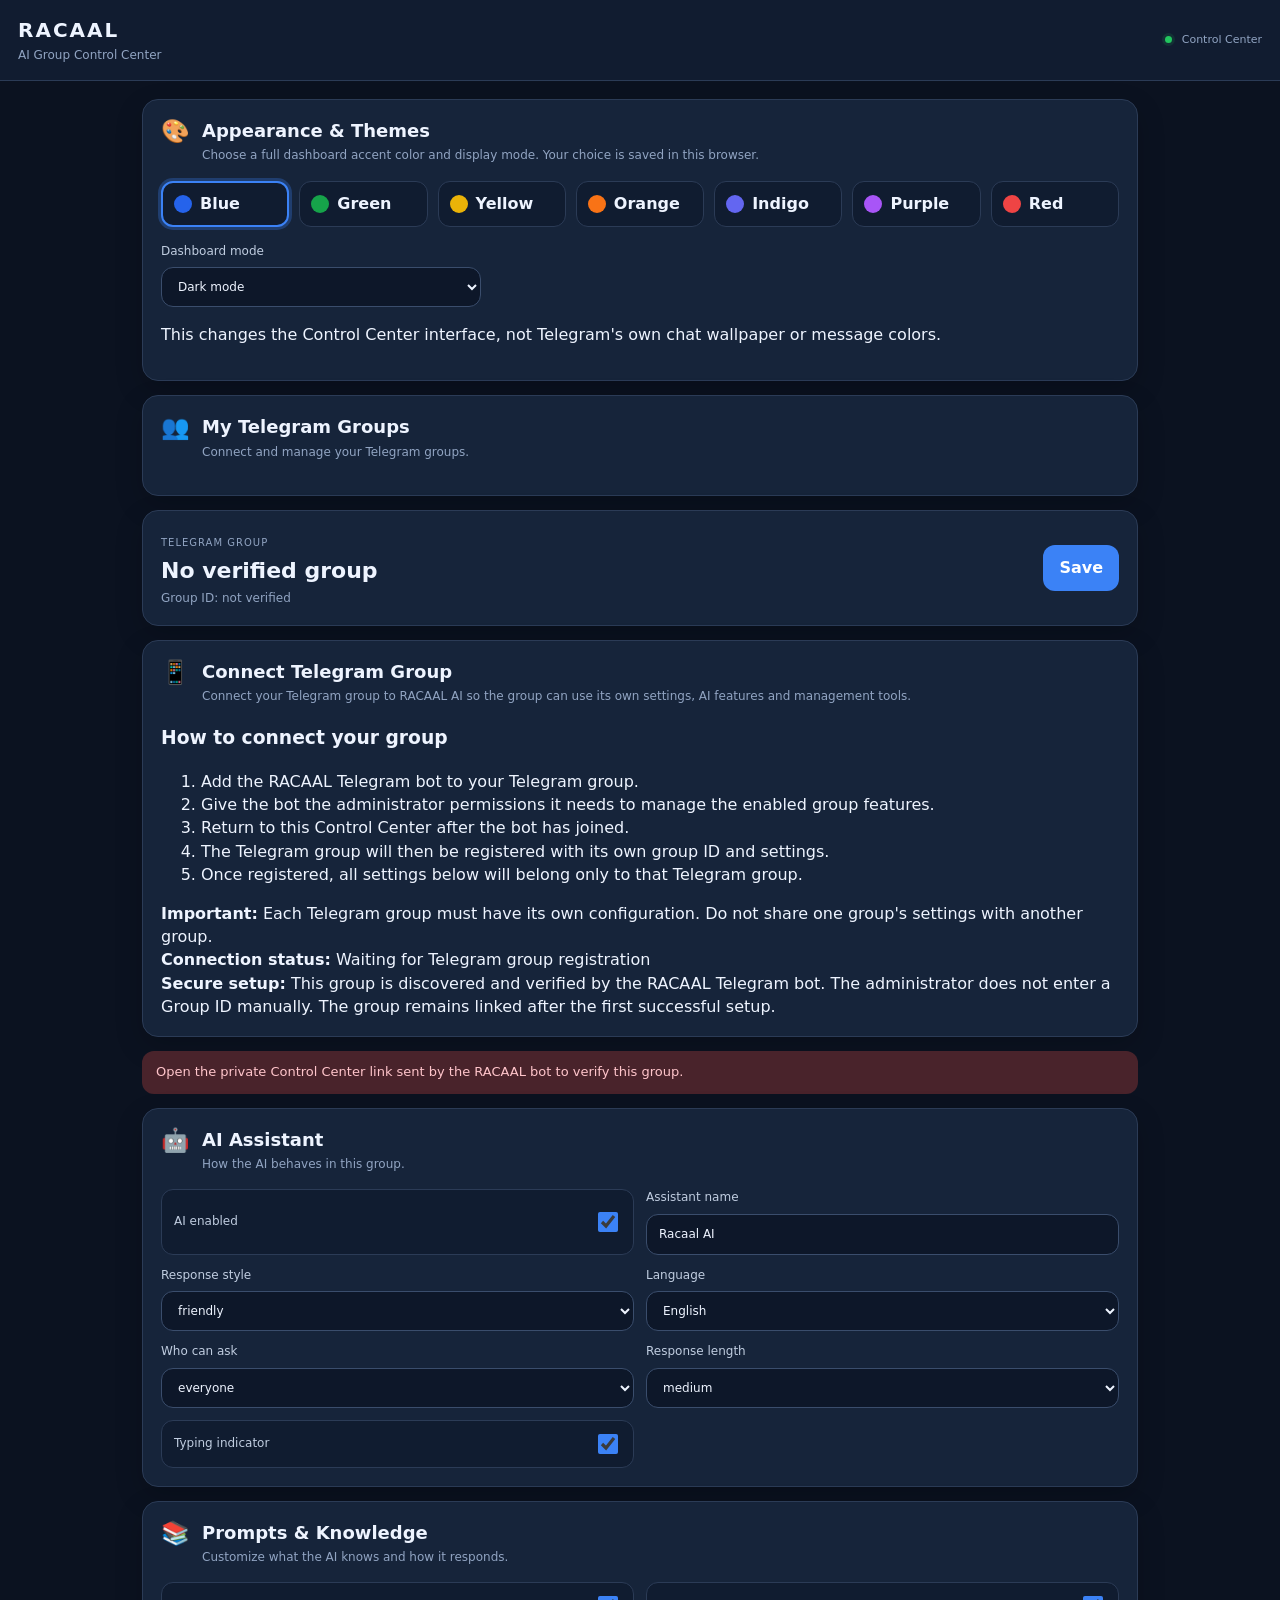
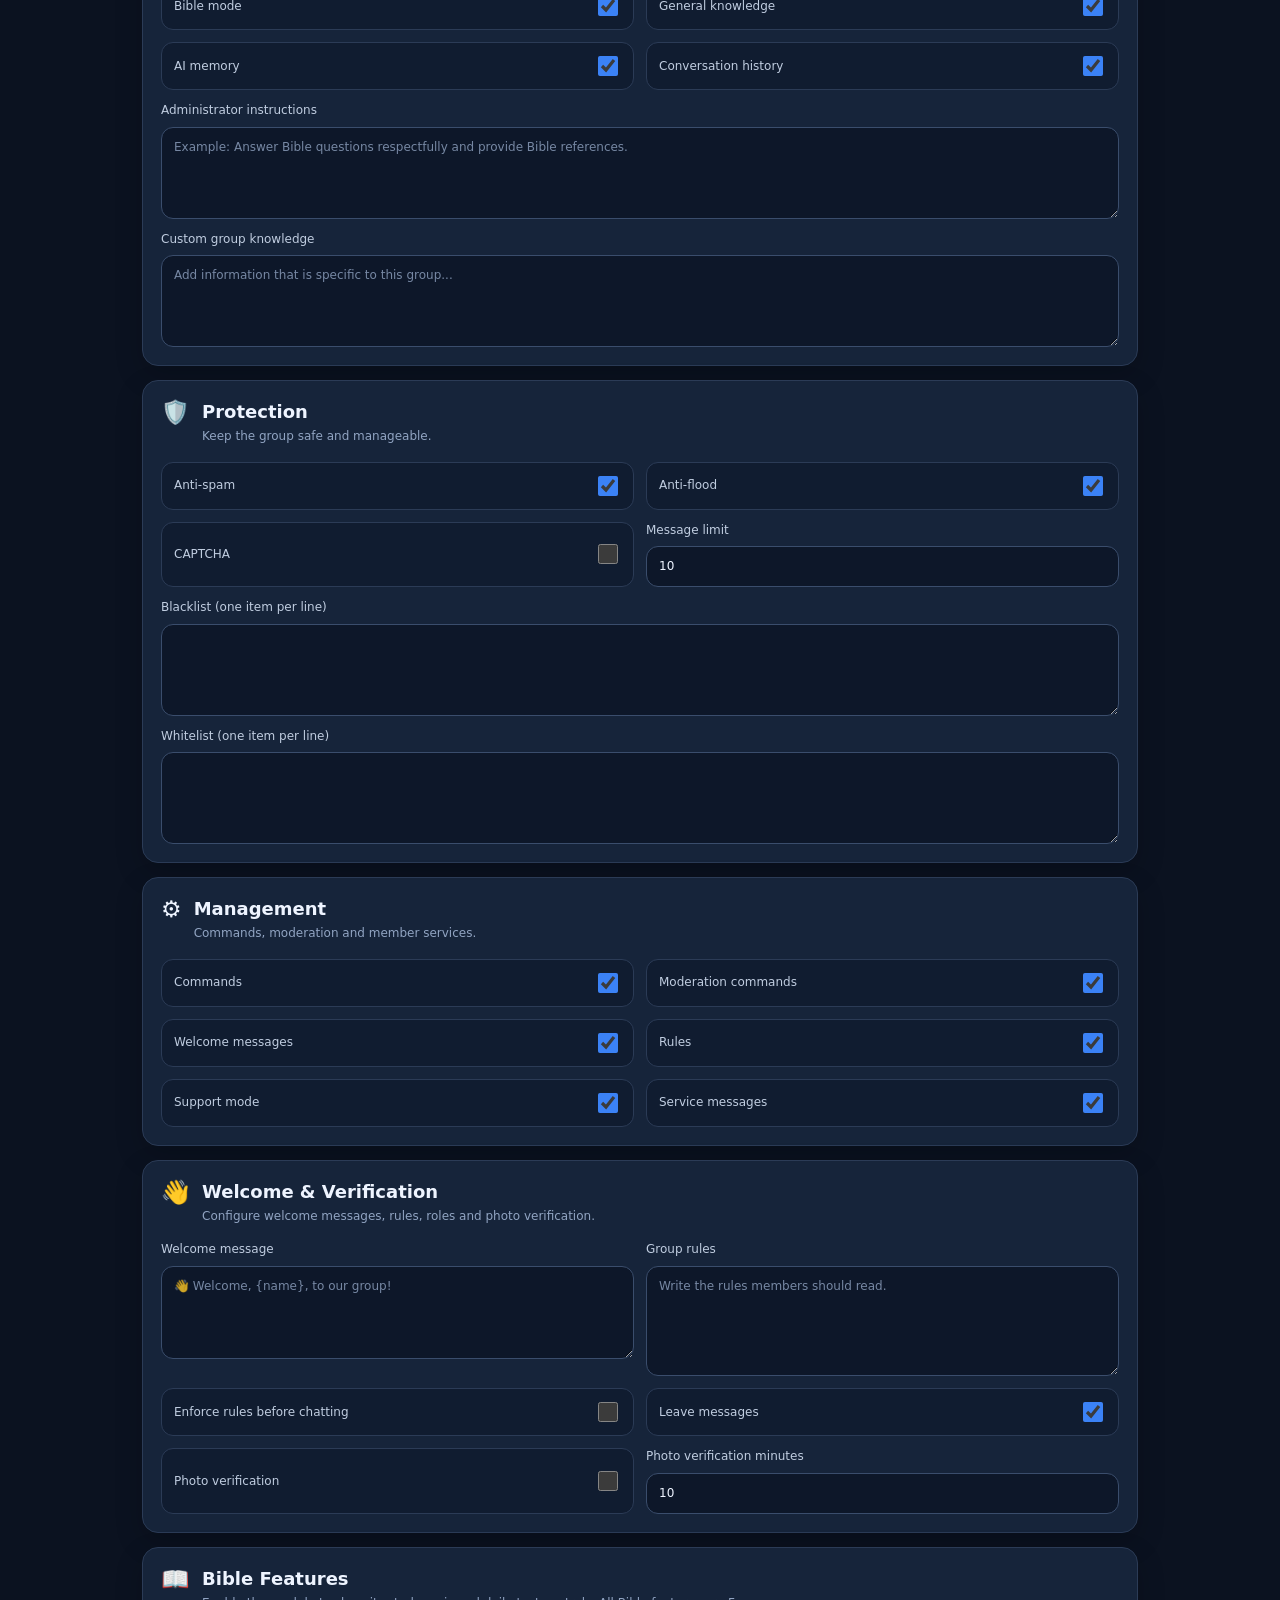
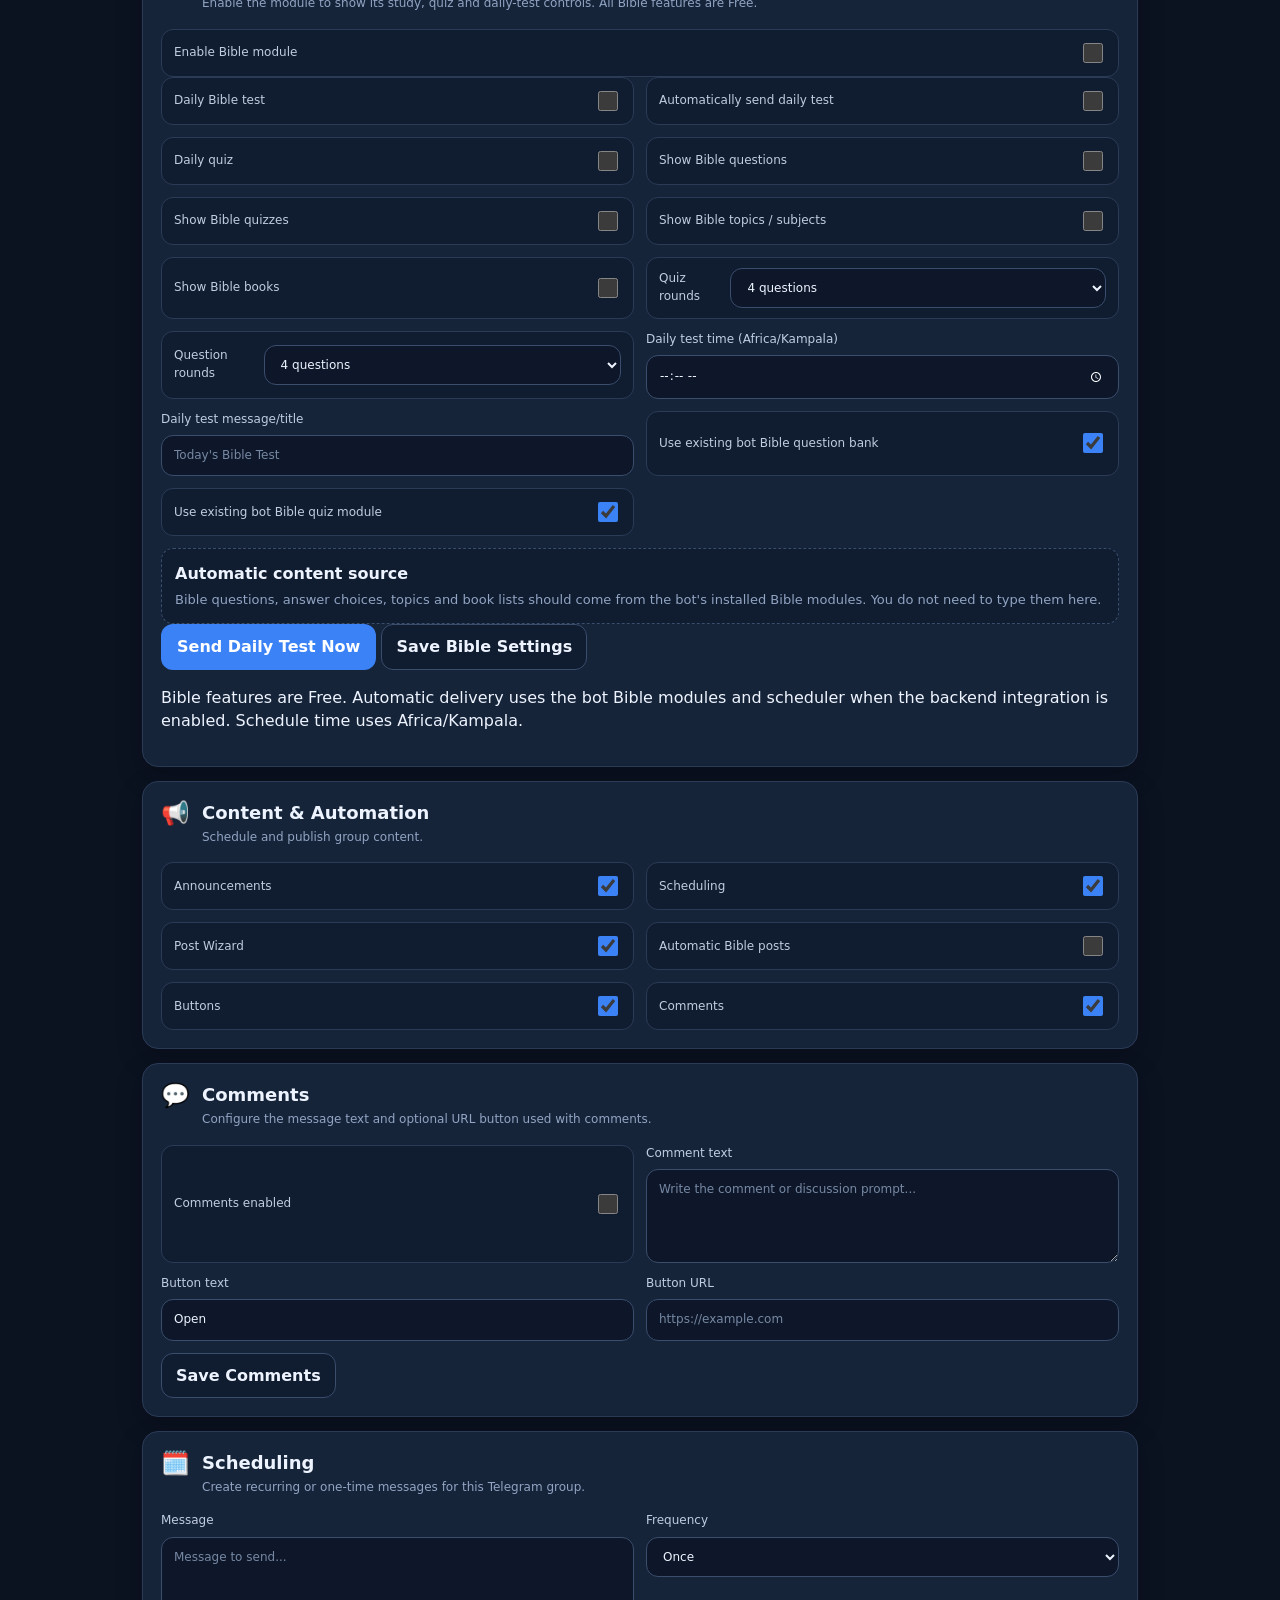
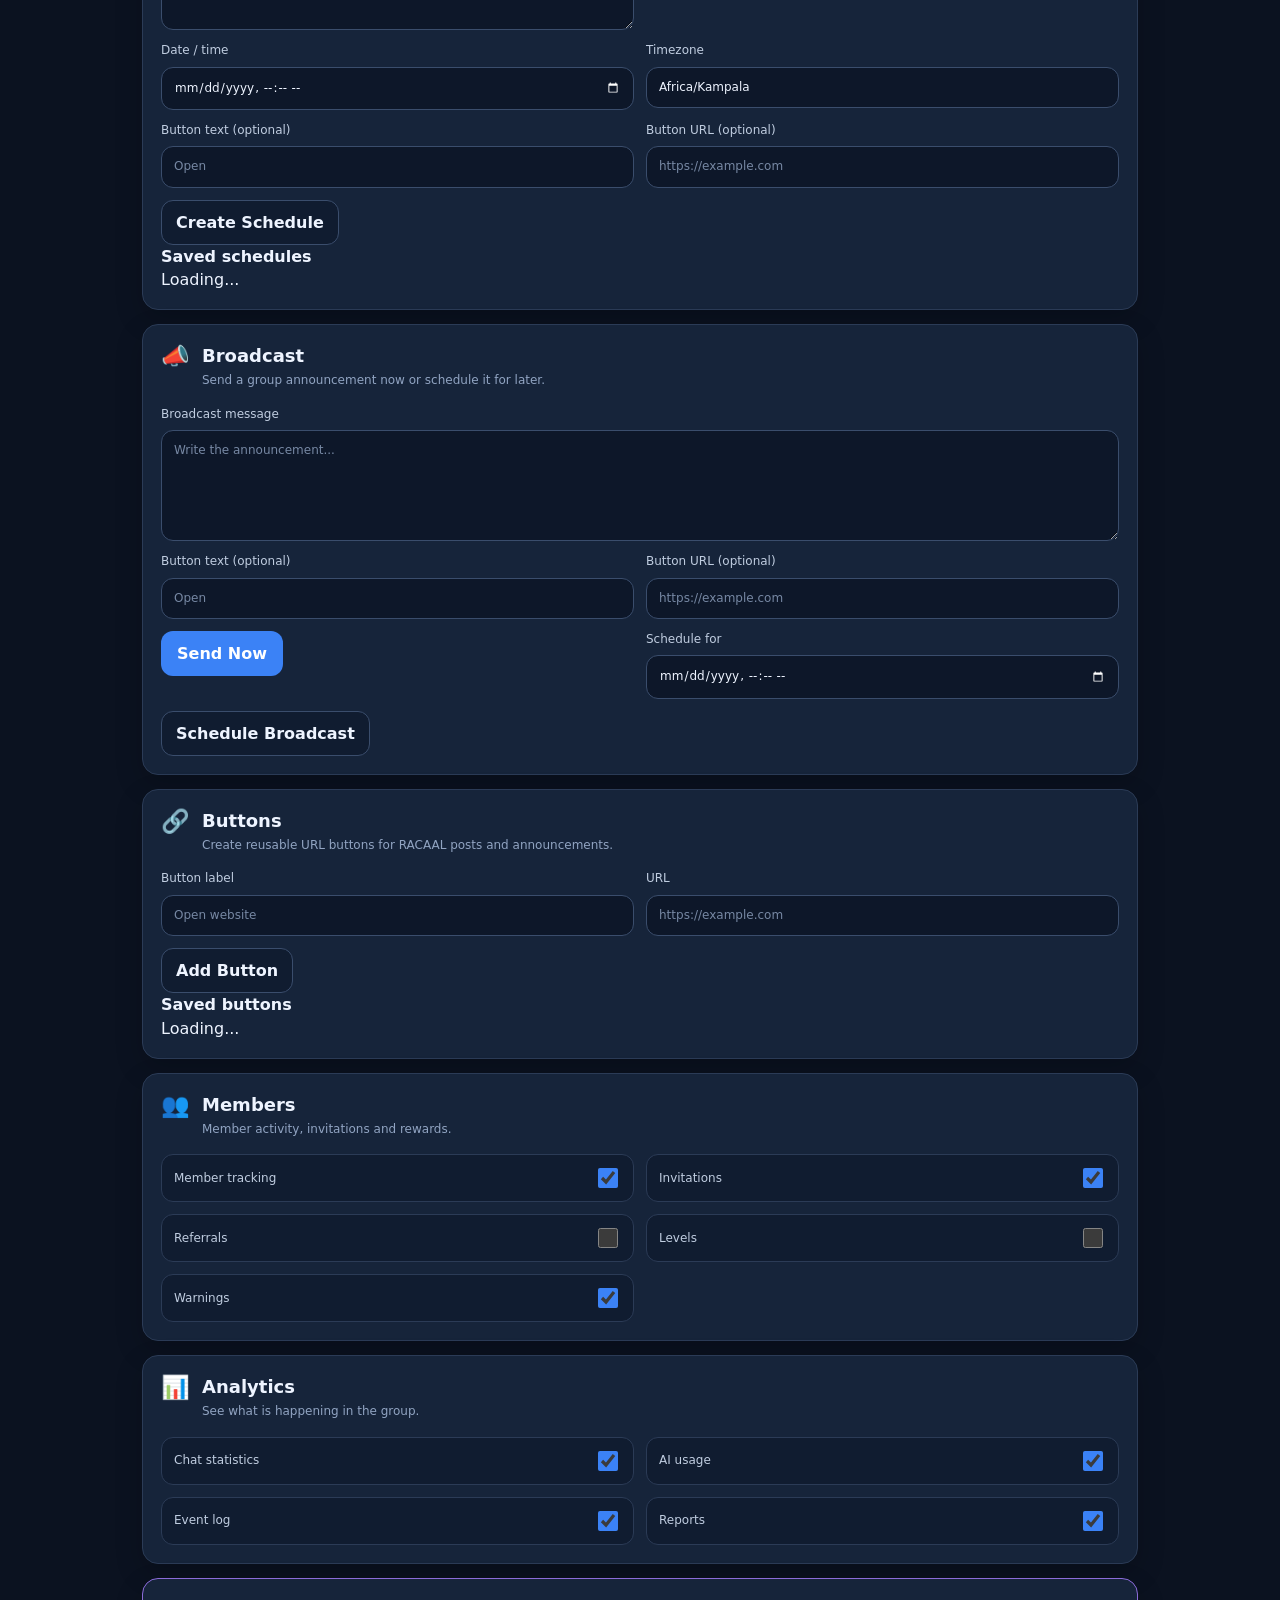
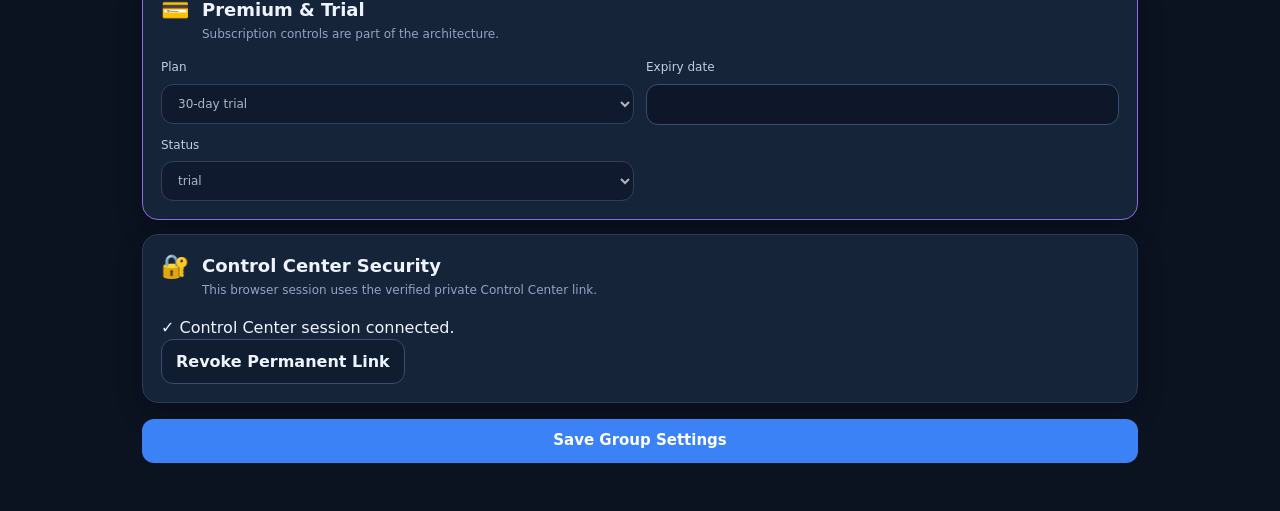
==== commit 1328676c: "add appearance and improve Bible setting interface" ====
--- a/frontend/index.html
+++ b/frontend/index.html
@@ -22,7 +22,10 @@
 </header>
 
 
-<main class="page"><!-- ======================================================
+<main class="page">
+
+<section class="section-card appearance-card" id="appearanceSettings"><div class="section-title"><span>🎨</span><div><h2>Appearance &amp; Themes</h2><p>Choose a full dashboard accent color and display mode. Your choice is saved in this browser.</p></div></div><div class="theme-swatches" role="group" aria-label="Dashboard accent color"><button type="button" class="theme-swatch" data-theme-choice="blue" aria-pressed="false"><span class="swatch-dot blue"></span>Blue</button><button type="button" class="theme-swatch" data-theme-choice="green" aria-pressed="false"><span class="swatch-dot green"></span>Green</button><button type="button" class="theme-swatch" data-theme-choice="yellow" aria-pressed="false"><span class="swatch-dot yellow"></span>Yellow</button><button type="button" class="theme-swatch" data-theme-choice="orange" aria-pressed="false"><span class="swatch-dot orange"></span>Orange</button><button type="button" class="theme-swatch" data-theme-choice="indigo" aria-pressed="false"><span class="swatch-dot indigo"></span>Indigo</button><button type="button" class="theme-swatch" data-theme-choice="purple" aria-pressed="false"><span class="swatch-dot purple"></span>Purple</button><button type="button" class="theme-swatch" data-theme-choice="red" aria-pressed="false"><span class="swatch-dot red"></span>Red</button></div><label class="mode-toggle">Dashboard mode<select id="appearanceMode"><option value="dark">Dark mode</option><option value="light">Light mode</option></select></label><p class="helper-text">This changes the Control Center interface, not Telegram's own chat wallpaper or message colors.</p></section>
+<!-- ======================================================
      MY TELEGRAM GROUPS
      ====================================================== -->
 
@@ -657,14 +660,15 @@
     <label class="toggle"><span>Question rounds</span><select data-path="bible.question_round_questions"><option value="4">4 questions</option><option value="5">5 questions</option><option value="10">10 questions</option><option value="15">15 questions</option></select></label>
     <label><span>Daily test time (Africa/Kampala)</span><input type="time" data-path="bible.daily_test_time"></label>
     <label><span>Daily test message/title</span><input type="text" data-path="bible.daily_test_title" placeholder="Today's Bible Test"></label>
-    <label class="wide"><span>Bible topics / subjects (one per line)</span><textarea data-path="bible.topics" placeholder="Faith&#10;Prayer&#10;Forgiveness&#10;Kingdom of God"></textarea></label>
-    <label class="wide"><span>Bible books to feature (one per line)</span><textarea data-path="bible.books" placeholder="Genesis&#10;Psalms&#10;Matthew&#10;John"></textarea></label>
+    <label class="toggle"><span>Use existing bot Bible question bank</span><input type="checkbox" data-path="bible.use_module_question_bank" checked></label>
+    <label class="toggle"><span>Use existing bot Bible quiz module</span><input type="checkbox" data-path="bible.use_module_quiz_bank" checked></label>
+    <div class="wide bible-module-source"><strong>Automatic content source</strong><p>Bible questions, answer choices, topics and book lists should come from the bot's installed Bible modules. You do not need to type them here.</p></div>
   </div>
   <div class="action-row">
     <button type="button" class="primary" id="bibleSendNow">Send Daily Test Now</button>
     <button type="button" class="secondary" id="bibleSave">Save Bible Settings</button>
   </div>
-  <p class="helper-text">Daily automatic delivery requires the bot's Bible scheduler handler to be enabled and deployed. Saving these controls alone does not create a scheduler.</p>
+  <p class="helper-text">Bible features are Free. Automatic delivery uses the bot Bible modules and scheduler when the backend integration is enabled. Schedule time uses Africa/Kampala.</p>
 </section>
 
 <section class="section-card">
--- a/frontend/control-center.css
+++ b/frontend/control-center.css
@@ -1,21 +1,257 @@
-*{box-sizing:border-box}body{margin:0;font-family:Inter,system-ui,-apple-system,BlinkMacSystemFont,"Segoe UI",sans-serif;background:#0c1424;color:#eef3ff}.topbar{position:sticky;top:0;z-index:5;display:flex;justify-content:space-between;align-items:center;padding:16px 18px;background:#111b2e;border-bottom:1px solid #27344d}.brand{font-weight:800;letter-spacing:2px;font-size:20px}.subtitle{color:#8fa1bf;font-size:12px;margin-top:2px}.status{font-size:11px;color:#9fb0ca}.status span{display:inline-block;width:7px;height:7px;border-radius:50%;background:#3bd67f;margin-right:6px}.page{max-width:1000px;margin:auto;padding:16px}.group-card,.section-card{background:#172238;border:1px solid #263650;border-radius:20px;padding:18px;margin-bottom:14px;box-shadow:0 8px 25px rgba(0,0,0,.16)}.group-card{display:flex;justify-content:space-between;align-items:center;gap:14px}.group-card small{color:#8ea0be;font-size:10px;letter-spacing:1px}.group-card h1{font-size:22px;margin:5px 0}.group-card p{margin:0;color:#899bb8;font-size:12px}.section-title{display:flex;gap:12px;align-items:flex-start;margin-bottom:16px}.section-title>span{font-size:23px}.section-title h2{font-size:18px;margin:0 0 3px}.section-title p{margin:0;color:#91a2be;font-size:12px}.grid{display:grid;grid-template-columns:repeat(2,minmax(0,1fr));gap:12px}label{display:flex;flex-direction:column;gap:7px;color:#b9c7dc;font-size:12px}input:not([type=checkbox]),select,textarea{width:100%;border:1px solid #33435e;border-radius:12px;background:#101a2d;color:#edf3ff;padding:11px;font:inherit;outline:none}textarea{min-height:92px;resize:vertical}.wide{grid-column:1/-1}.toggle{min-height:45px;flex-direction:row;justify-content:space-between;align-items:center;background:#111c30;border:1px solid #293a56;border-radius:12px;padding:10px 12px}.toggle input{width:20px;height:20px;accent-color:#d4ae2f}.primary,.save-bottom{border:0;border-radius:12px;padding:11px 16px;background:#d3ac2c;color:#111827;font-weight:800}.save-bottom{width:100%;font-size:15px;margin:2px 0 30px}.message{padding:11px 13px;border-radius:12px;background:#153b2a;color:#9df0bd;margin-bottom:14px;font-size:13px}.message.error{background:#4a2026;color:#ffc1c7}.premium{border-color:#6a5620}@media(max-width:650px){.grid{grid-template-columns:1fr}.group-card{align-items:flex-start}.group-card .primary{display:none}.page{padding:10px}.section-card{padding:14px;border-radius:17px}.section-title h2{font-size:17px}}\n
-/* RACAAL v2: accessible, eye-friendly mobile styling */
-:root{color-scheme:dark;--racaal-bg:#101827;--racaal-card:#182538;--racaal-border:#30445d;--racaal-text:#edf3f8;--racaal-muted:#a9b8c9;--racaal-accent:#82c7b5;--racaal-gold:#e2c078}
-body{background:linear-gradient(180deg,#101827 0%,#111e2d 100%);color:var(--racaal-text);line-height:1.5}
-.topbar{background:rgba(19,32,49,.97);border-color:var(--racaal-border);padding:14px max(16px,env(safe-area-inset-left))}
-.section-card,.group-card{background:var(--racaal-card);border-color:var(--racaal-border);box-shadow:0 6px 20px rgba(0,0,0,.12)}
-.section-title p,.helper-text{color:var(--racaal-muted);line-height:1.55}
-input:not([type=checkbox]),select,textarea{background:#111d2c;border-color:#40546b;color:#f3f6fa;min-height:44px}
-input:focus,select:focus,textarea:focus,button:focus-visible{outline:2px solid var(--racaal-accent);outline-offset:2px}
-button{min-height:44px;cursor:pointer;touch-action:manipulation}
-.primary,.save-bottom{background:var(--racaal-accent);color:#10231f}
-.secondary{border:1px solid #52677d;border-radius:12px;padding:10px 14px;background:#24354a;color:#f2f6fa}
-.toggle{gap:12px;line-height:1.4;color:#e1e9f2;background:#142235;border-color:#30445d}
-.toggle input{flex:0 0 20px;accent-color:var(--racaal-accent)}
-.premium{border-color:#8c7546}
-.bible-module{border-color:#4d8278}
-.bible-module h2{color:#c2eadf}
-.bible-settings{margin-top:14px}
-.action-row{display:flex;flex-wrap:wrap;gap:10px;margin-top:14px}
-.helper-text{font-size:12px;margin-top:12px}
-@media(max-width:650px){.page{padding:10px 10px calc(22px + env(safe-area-inset-bottom))}.section-card,.group-card{padding:14px}.section-title h2{font-size:17px}.action-row button{width:100%}.group-card{flex-wrap:wrap}.group-card .primary{display:inline-flex}.grid{gap:10px}label{font-size:13px}}
+/* RACAAL Control Center — theme-ready stylesheet
+   Default theme: indigo/blue. Optional theme switching:
+   set data-theme="blue|green|yellow|orange|indigo|purple|red" on <html> or <body>.
+   For a light theme, add data-mode="light" to <html> or <body>.
+*/
+:root,
+[data-theme="blue"] {
+  color-scheme: dark;
+  --cc-bg: #0b1220;
+  --cc-topbar: #111c30;
+  --cc-card: #16243a;
+  --cc-card-alt: #101c30;
+  --cc-input: #0d1729;
+  --cc-border: #2b3b56;
+  --cc-border-strong: #3a4d6c;
+  --cc-text: #eef4ff;
+  --cc-muted: #91a4c2;
+  --cc-label: #c0cde0;
+  --cc-primary: #3b82f6;
+  --cc-primary-hover: #2563eb;
+  --cc-primary-contrast: #ffffff;
+  --cc-focus: rgba(59, 130, 246, .28);
+  --cc-success-bg: #153b2b;
+  --cc-success-text: #a4f2c1;
+  --cc-error-bg: #49232b;
+  --cc-error-text: #ffc5cb;
+  --cc-warning: #fbbf24;
+  --cc-premium-border: #8b6bda;
+  --cc-shadow: 0 10px 28px rgba(0, 0, 0, .18);
+  --cc-radius: 16px;
+}
+[data-theme="green"] {
+  --cc-primary: #16a34a;
+  --cc-primary-hover: #15803d;
+  --cc-focus: rgba(22, 163, 74, .27);
+  --cc-premium-border: #22c55e;
+}
+[data-theme="yellow"] {
+  --cc-primary: #eab308;
+  --cc-primary-hover: #ca8a04;
+  --cc-primary-contrast: #1c1917;
+  --cc-focus: rgba(234, 179, 8, .28);
+  --cc-premium-border: #eab308;
+}
+[data-theme="orange"] {
+  --cc-primary: #f97316;
+  --cc-primary-hover: #ea580c;
+  --cc-focus: rgba(249, 115, 22, .28);
+  --cc-premium-border: #fb923c;
+}
+[data-theme="indigo"] {
+  --cc-primary: #6366f1;
+  --cc-primary-hover: #4f46e5;
+  --cc-focus: rgba(99, 102, 241, .28);
+  --cc-premium-border: #818cf8;
+}
+[data-theme="purple"] {
+  --cc-primary: #a855f7;
+  --cc-primary-hover: #9333ea;
+  --cc-focus: rgba(168, 85, 247, .28);
+  --cc-premium-border: #c084fc;
+}
+[data-theme="red"] {
+  --cc-primary: #ef4444;
+  --cc-primary-hover: #dc2626;
+  --cc-focus: rgba(239, 68, 68, .28);
+  --cc-premium-border: #f87171;
+}
+
+/* Optional light mode: add data-mode="light" to <html> or <body>. */
+[data-mode="light"] {
+  color-scheme: light;
+  --cc-bg: #f3f6fb;
+  --cc-topbar: #ffffff;
+  --cc-card: #ffffff;
+  --cc-card-alt: #f7f9fd;
+  --cc-input: #ffffff;
+  --cc-border: #dbe3ef;
+  --cc-border-strong: #c4d0e0;
+  --cc-text: #172033;
+  --cc-muted: #61718b;
+  --cc-label: #35445c;
+  --cc-success-bg: #e3f8eb;
+  --cc-success-text: #17663a;
+  --cc-error-bg: #fee9eb;
+  --cc-error-text: #a51d2d;
+  --cc-shadow: 0 8px 24px rgba(20, 35, 60, .08);
+}
+* { box-sizing: border-box; }
+html { min-height: 100%; background: var(--cc-bg); }
+body {
+  margin: 0;
+  min-height: 100vh;
+  font-family: Inter, system-ui, -apple-system, BlinkMacSystemFont, "Segoe UI", sans-serif;
+  background: var(--cc-bg);
+  color: var(--cc-text);
+  line-height: 1.45;
+}
+button, input, select, textarea { font: inherit; }
+button { cursor: pointer; }
+:focus-visible {
+  outline: 3px solid var(--cc-focus);
+  outline-offset: 2px;
+}
+.topbar {
+  position: sticky;
+  top: 0;
+  z-index: 5;
+  display: flex;
+  justify-content: space-between;
+  align-items: center;
+  gap: 14px;
+  padding: 16px 18px;
+  background: var(--cc-topbar);
+  border-bottom: 1px solid var(--cc-border);
+  backdrop-filter: blur(14px);
+}
+.brand { font-weight: 800; letter-spacing: 2px; font-size: 20px; }
+.subtitle { color: var(--cc-muted); font-size: 12px; margin-top: 2px; }
+.status { font-size: 11px; color: var(--cc-muted); }
+.status span {
+  display: inline-block;
+  width: 7px; height: 7px;
+  border-radius: 50%;
+  background: #22c55e;
+  margin-right: 6px;
+  box-shadow: 0 0 0 3px rgba(34, 197, 94, .12);
+}
+.page { width: min(100%, 1032px); margin: auto; padding: 18px; }
+.group-card, .section-card {
+  background: var(--cc-card);
+  border: 1px solid var(--cc-border);
+  border-radius: var(--cc-radius);
+  padding: 18px;
+  margin-bottom: 14px;
+  box-shadow: var(--cc-shadow);
+}
+.group-card {
+  display: flex;
+  justify-content: space-between;
+  align-items: center;
+  gap: 14px;
+}
+.group-card small {
+  color: var(--cc-muted);
+  font-size: 10px;
+  letter-spacing: 1px;
+  text-transform: uppercase;
+}
+.group-card h1 { font-size: 22px; line-height: 1.25; margin: 5px 0; }
+.group-card p { margin: 0; color: var(--cc-muted); font-size: 12px; }
+.section-title {
+  display: flex;
+  gap: 12px;
+  align-items: flex-start;
+  margin-bottom: 16px;
+}
+.section-title > span { font-size: 23px; line-height: 1.2; }
+.section-title h2 { font-size: 18px; margin: 0 0 3px; }
+.section-title p { margin: 0; color: var(--cc-muted); font-size: 12px; }
+.grid {
+  display: grid;
+  grid-template-columns: repeat(2, minmax(0, 1fr));
+  gap: 12px;
+}
+label {
+  display: flex;
+  flex-direction: column;
+  gap: 7px;
+  color: var(--cc-label);
+  font-size: 12px;
+  min-width: 0;
+}
+input:not([type="checkbox"]), select, textarea {
+  width: 100%;
+  min-width: 0;
+  border: 1px solid var(--cc-border-strong);
+  border-radius: 12px;
+  background: var(--cc-input);
+  color: var(--cc-text);
+  padding: 11px 12px;
+  outline: none;
+  transition: border-color .18s ease, box-shadow .18s ease, background .18s ease;
+}
+input:not([type="checkbox"]):focus, select:focus, textarea:focus {
+  border-color: var(--cc-primary);
+  box-shadow: 0 0 0 3px var(--cc-focus);
+}
+input::placeholder, textarea::placeholder { color: var(--cc-muted); opacity: .8; }
+select { cursor: pointer; }
+textarea { min-height: 92px; resize: vertical; }
+.wide { grid-column: 1 / -1; }
+.toggle {
+  min-height: 45px;
+  flex-direction: row;
+  justify-content: space-between;
+  align-items: center;
+  gap: 12px;
+  background: var(--cc-card-alt);
+  border: 1px solid var(--cc-border);
+  border-radius: 12px;
+  padding: 10px 12px;
+}
+.toggle input {
+  width: 20px; height: 20px;
+  flex: 0 0 auto;
+  accent-color: var(--cc-primary);
+  cursor: pointer;
+}
+.primary, .save-bottom {
+  border: 0;
+  border-radius: 12px;
+  padding: 11px 16px;
+  background: var(--cc-primary);
+  color: var(--cc-primary-contrast);
+  font-weight: 800;
+  transition: background .18s ease, transform .18s ease, box-shadow .18s ease;
+}
+.primary:hover, .save-bottom:hover {
+  background: var(--cc-primary-hover);
+  box-shadow: 0 6px 16px var(--cc-focus);
+}
+.primary:active, .save-bottom:active { transform: translateY(1px); }
+.save-bottom { width: 100%; font-size: 15px; margin: 2px 0 30px; }
+.message {
+  padding: 11px 13px;
+  border-radius: 12px;
+  background: var(--cc-success-bg);
+  color: var(--cc-success-text);
+  margin-bottom: 14px;
+  font-size: 13px;
+  border: 1px solid transparent;
+}
+.message.error {
+  background: var(--cc-error-bg);
+  color: var(--cc-error-text);
+}
+.premium { border-color: var(--cc-premium-border); }
+a { color: var(--cc-primary); }
+hr { border: 0; border-top: 1px solid var(--cc-border); }
+@media (prefers-reduced-motion: reduce) {
+  *, *::before, *::after { scroll-behavior: auto !important; transition-duration: .01ms !important; }
+}
+@media (max-width: 650px) {
+  .grid { grid-template-columns: 1fr; }
+  .group-card { align-items: flex-start; }
+  .group-card .primary { display: none; }
+  .page { padding: 10px; }
+  .topbar { padding: 13px 12px; }
+  .section-card { padding: 14px; border-radius: 14px; }
+  .group-card { padding: 15px; }
+  .section-title h2 { font-size: 17px; }
+}
+
+/* Appearance settings */
+body{min-height:100vh}.page{min-height:calc(100vh - 70px)}.theme-swatches{display:grid;grid-template-columns:repeat(auto-fit,minmax(100px,1fr));gap:10px;margin:12px 0 16px}.theme-swatch{display:flex;align-items:center;gap:8px;min-height:46px;padding:9px 11px;border:1px solid var(--cc-border);border-radius:12px;color:var(--cc-text);background:var(--cc-card-alt);font-weight:650;text-align:left}.theme-swatch[aria-pressed="true"]{border:2px solid var(--cc-primary);box-shadow:0 0 0 3px var(--cc-focus)}.swatch-dot{width:18px;height:18px;display:inline-block;flex:0 0 18px;border-radius:50%}.swatch-dot.blue{background:#2563eb}.swatch-dot.green{background:#16a34a}.swatch-dot.yellow{background:#eab308}.swatch-dot.orange{background:#f97316}.swatch-dot.indigo{background:#6366f1}.swatch-dot.purple{background:#a855f7}.swatch-dot.red{background:#ef4444}.mode-toggle{max-width:320px}.bible-module-source{border:1px dashed var(--cc-border-strong);background:var(--cc-card-alt);color:var(--cc-text);padding:13px;border-radius:12px}.bible-module-source p{color:var(--cc-muted);margin:6px 0 0;font-size:13px}.secondary{border:1px solid var(--cc-border-strong);border-radius:12px;padding:10px 14px;background:var(--cc-card-alt);color:var(--cc-text);font-weight:700}
+   
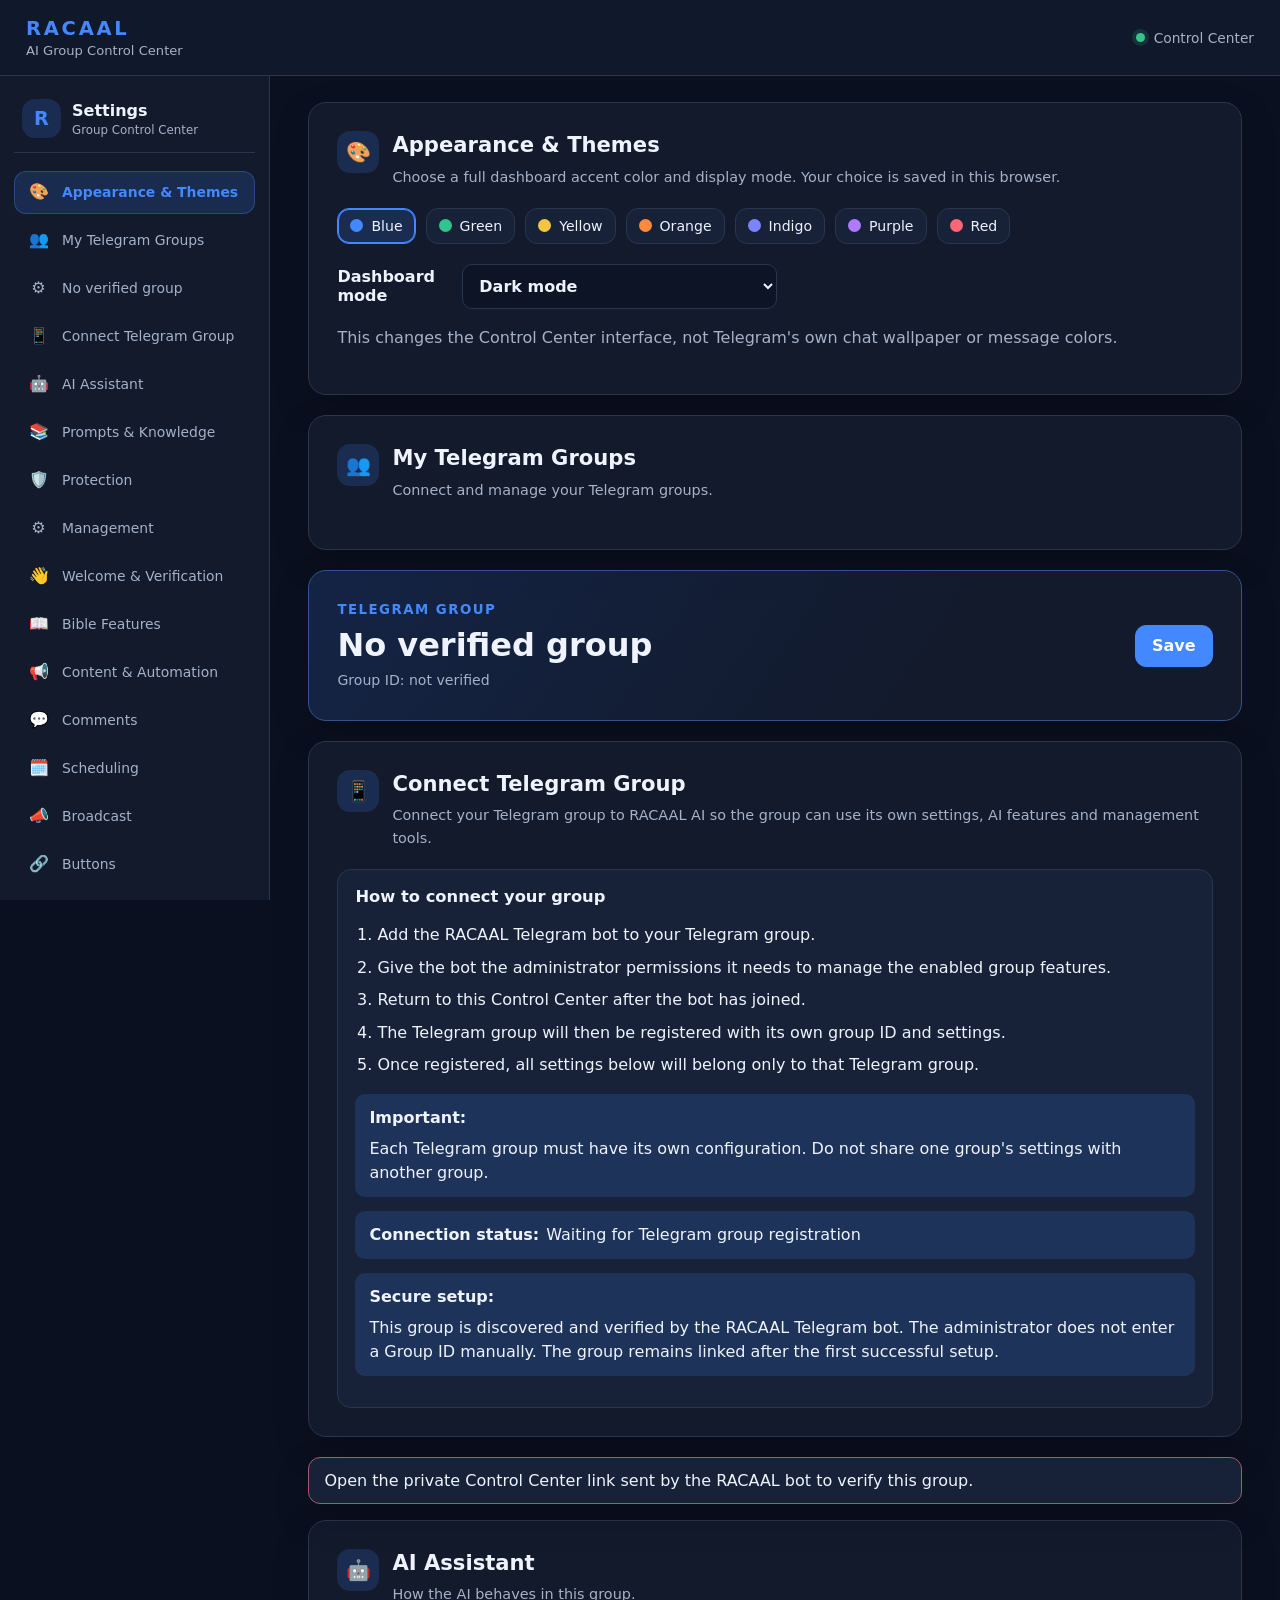
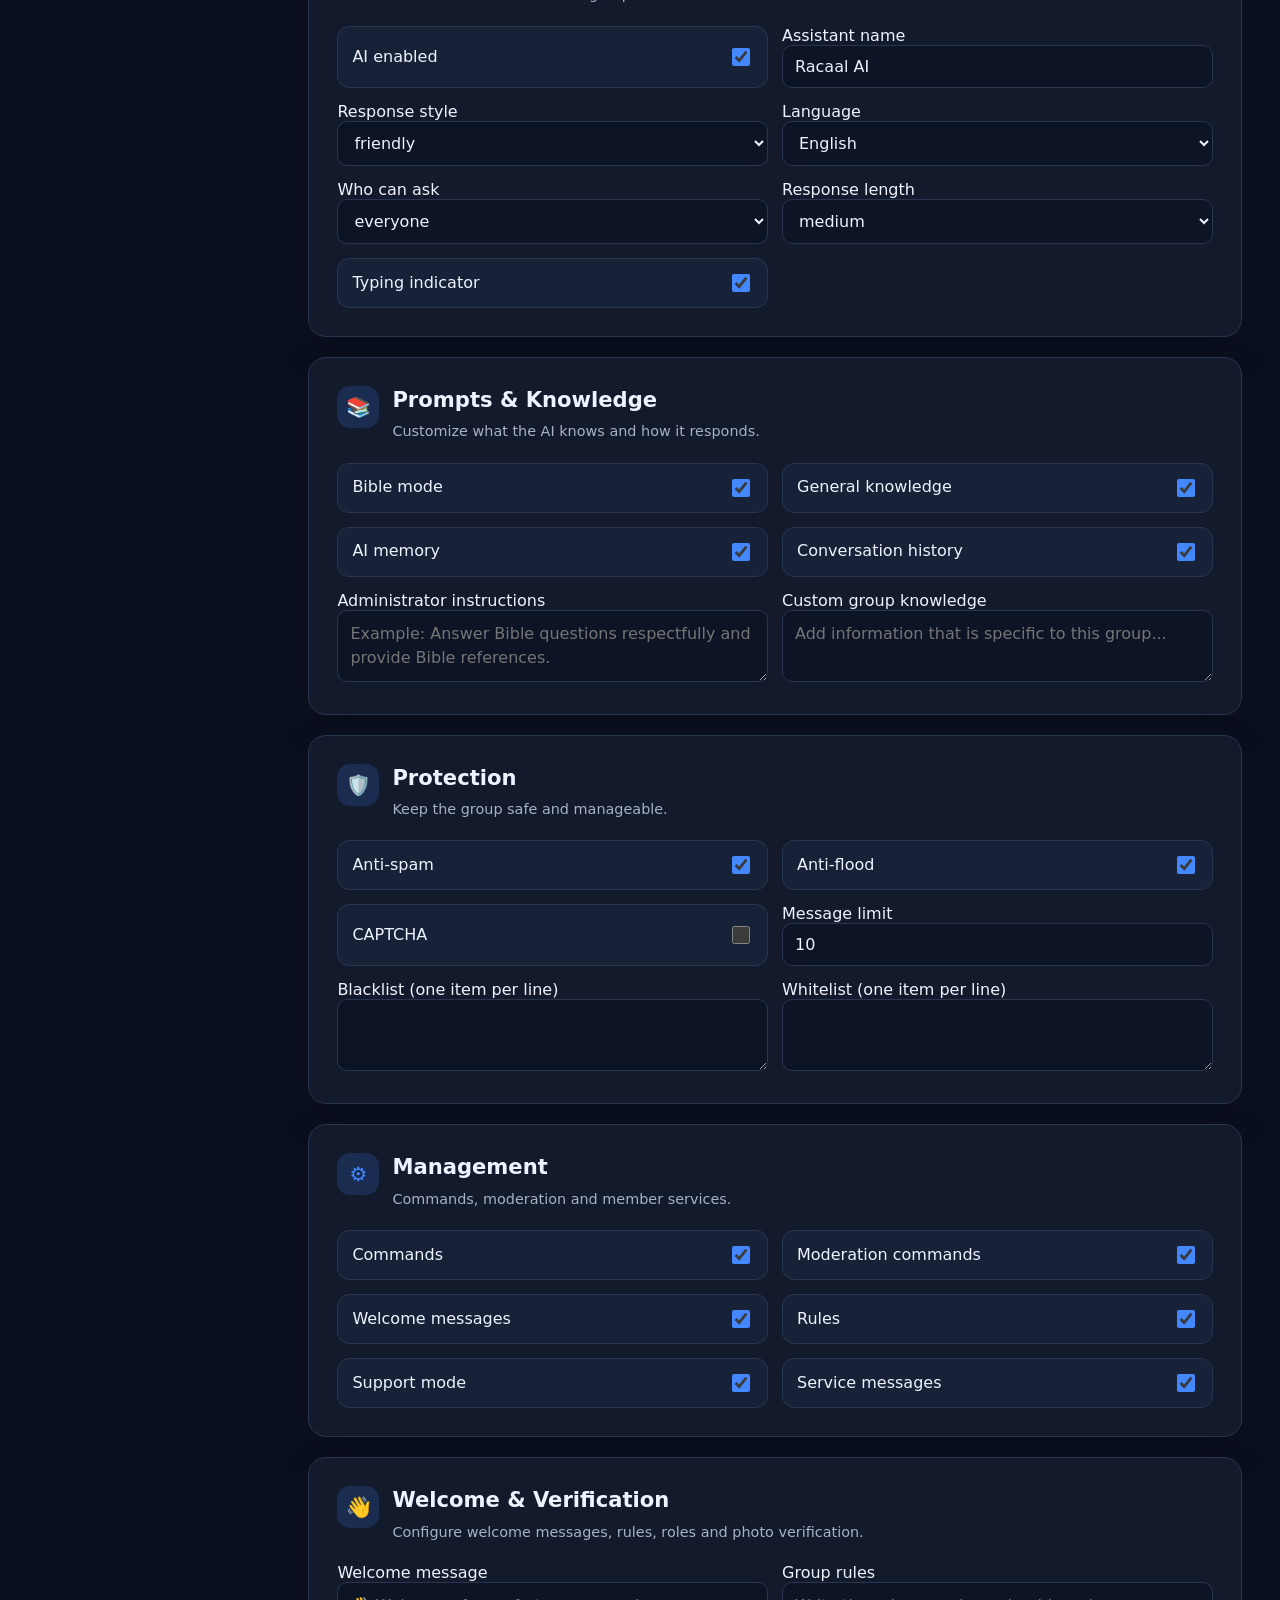
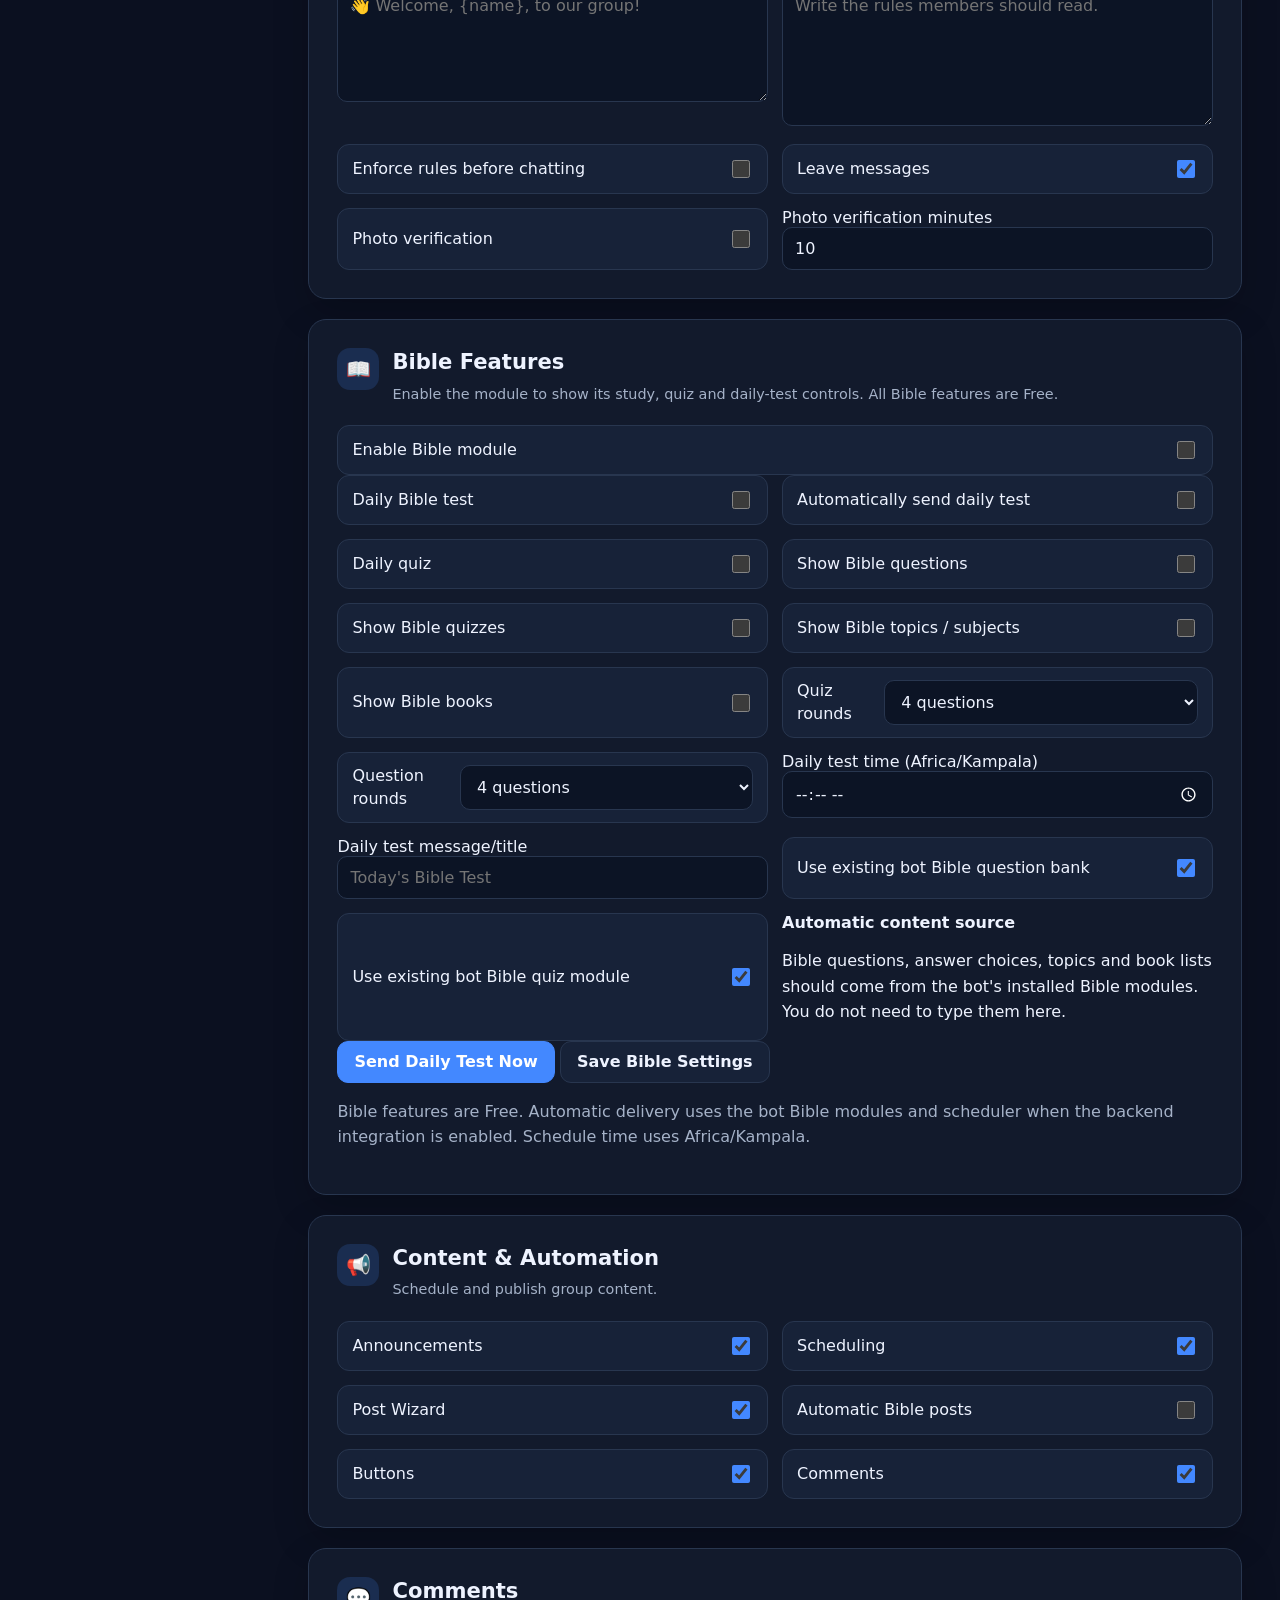
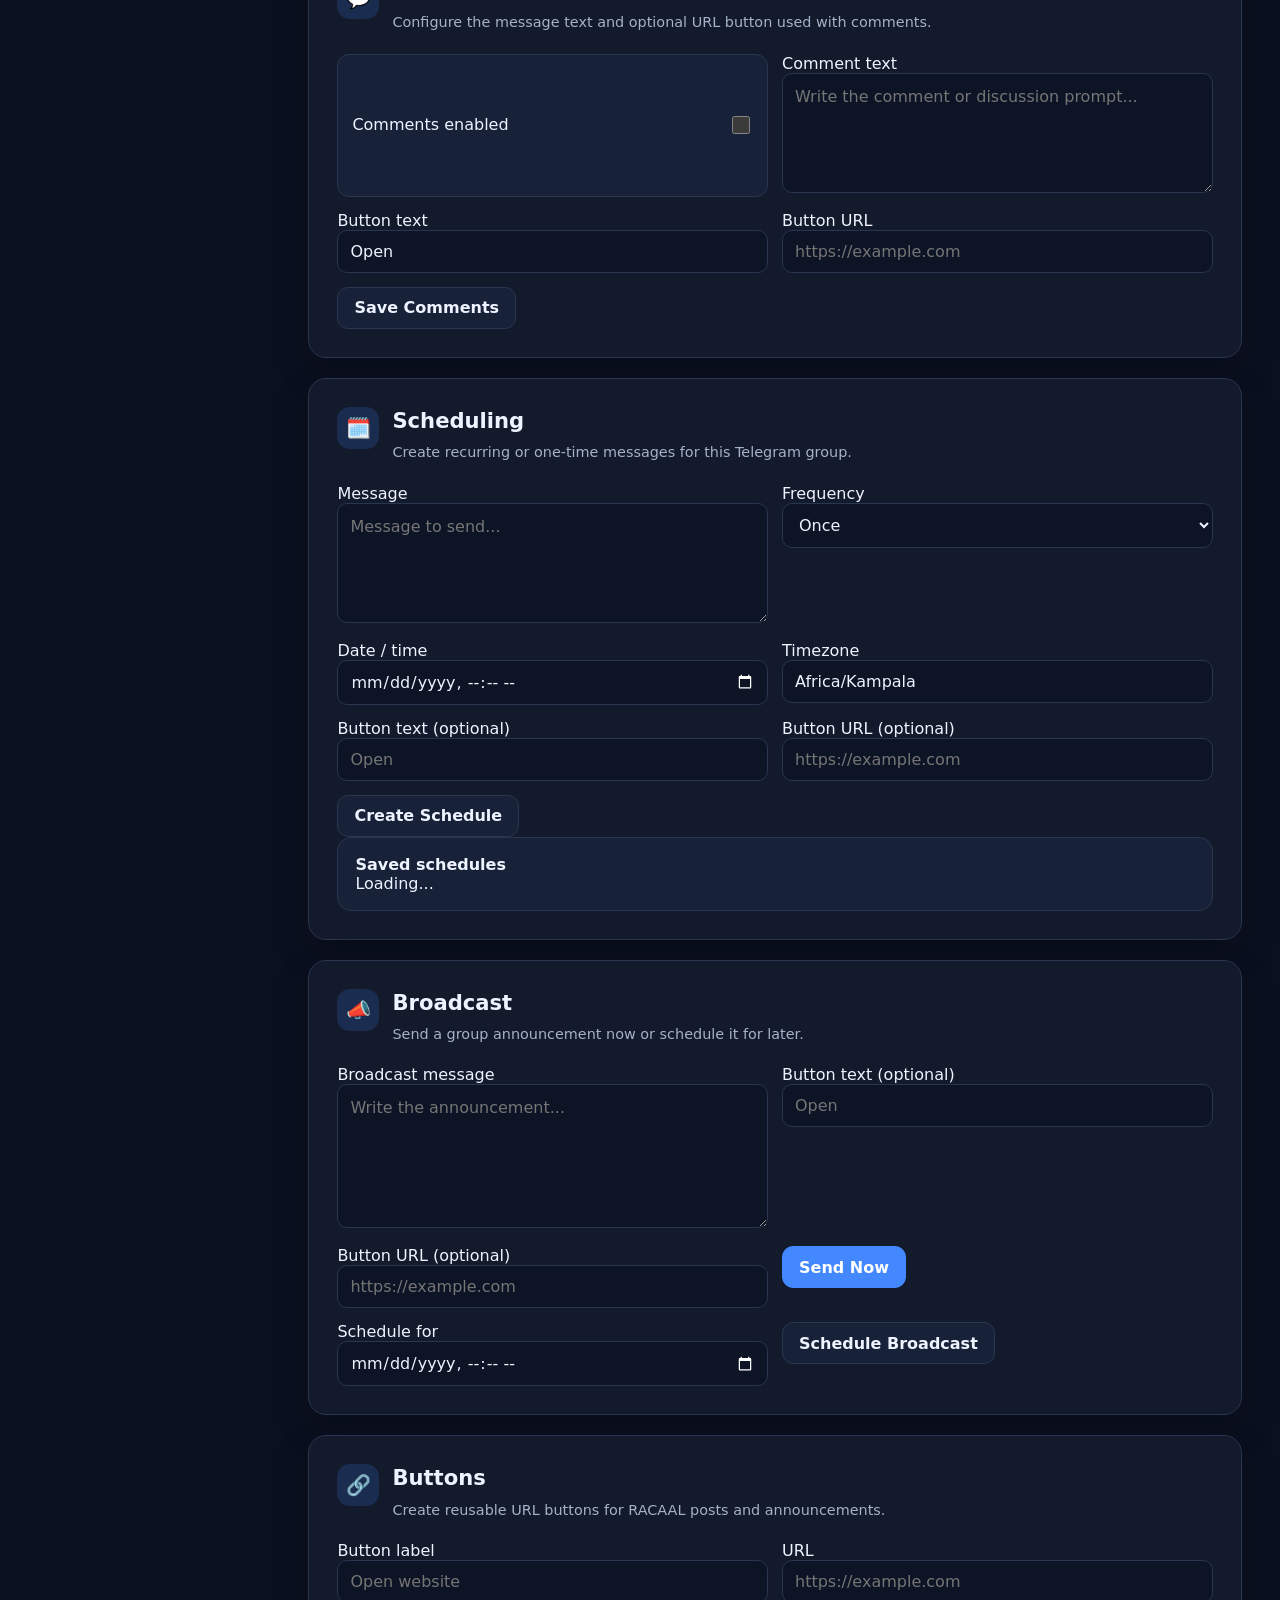
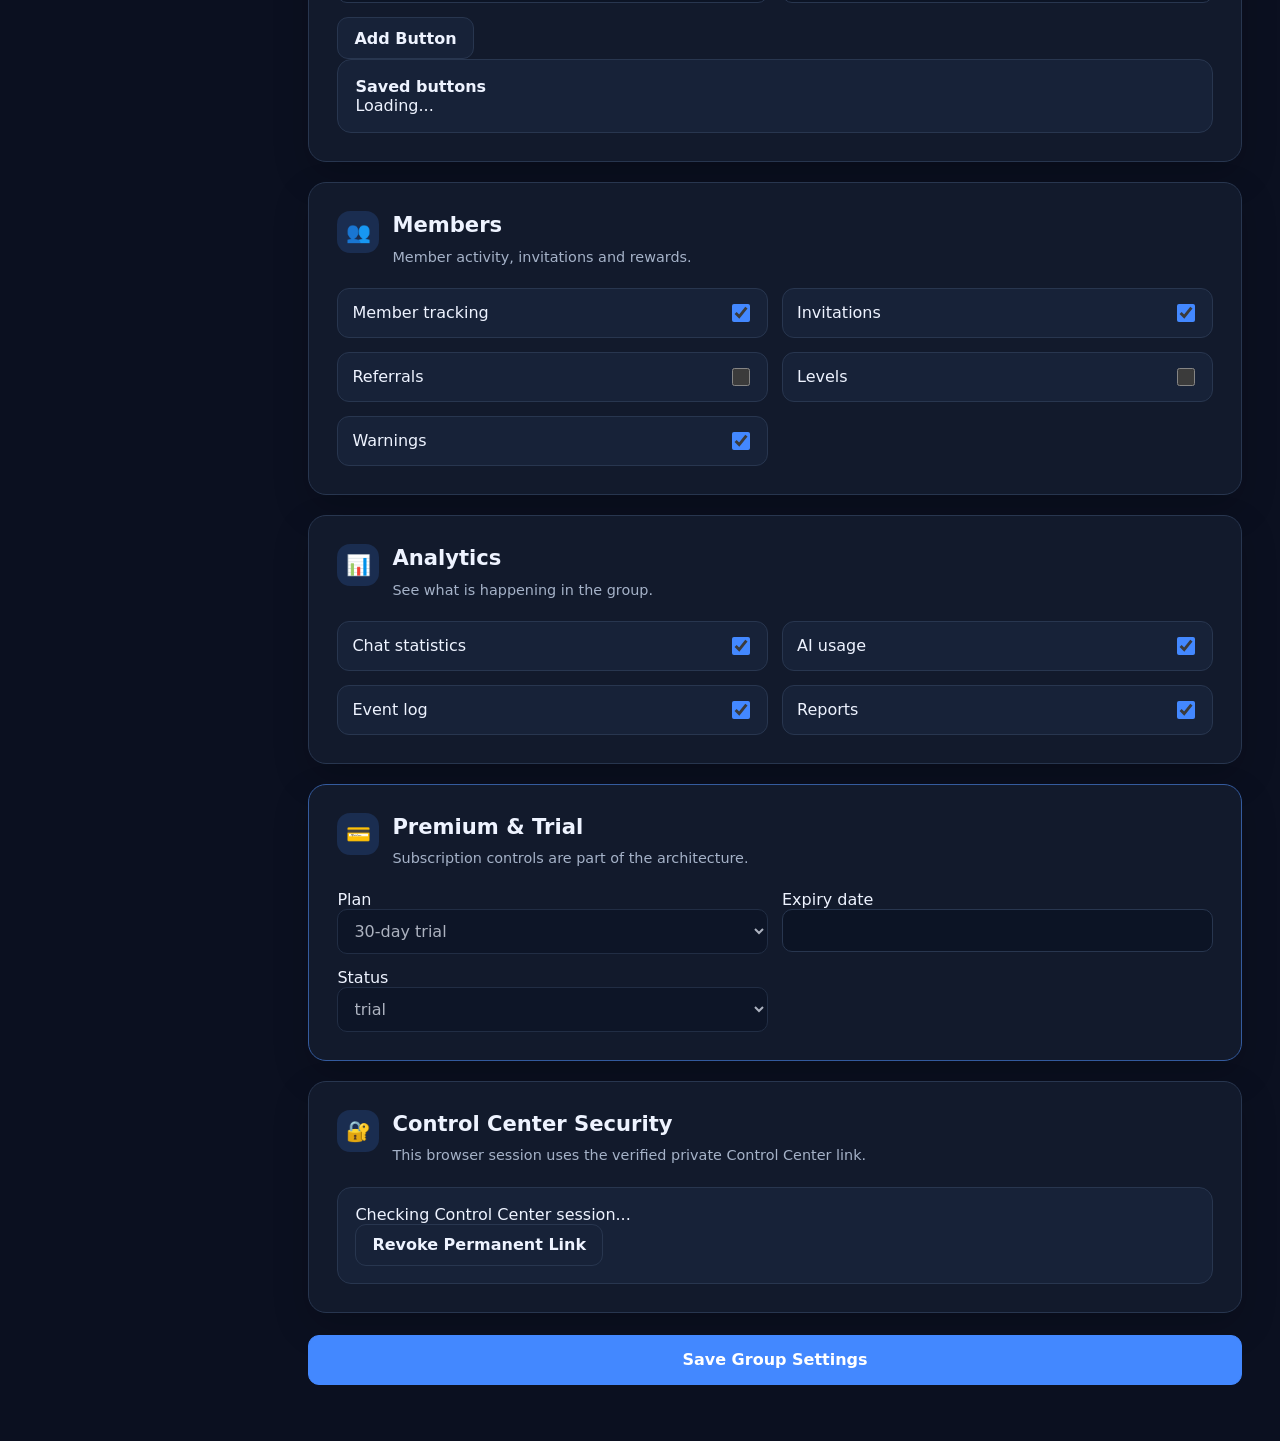
==== commit 81007ab3: "Update RACALL Control Center UI and theme system" ====
--- a/frontend/index.html
+++ b/frontend/index.html
@@ -10,7 +10,8 @@
 <body>
 
 <header class="topbar">
-  <div>
+  <button type="button" class="menu-toggle" id="sidebarToggle" aria-label="Open settings menu" aria-expanded="false">☰</button>
+  <div class="topbar-brand">
     <div class="brand">RACAAL</div>
     <div class="subtitle">AI Group Control Center</div>
   </div>
@@ -22,7 +23,14 @@
 </header>
 
 
-<main class="page">
+<div class="app-shell">
+  <aside class="sidebar" id="settingsSidebar" aria-label="Control Center settings navigation">
+    <div class="sidebar-heading"><span class="sidebar-mark">R</span><div><strong>Settings</strong><small>Group Control Center</small></div></div>
+    <nav id="sidebarNav" class="sidebar-nav" aria-label="Settings sections"></nav>
+    <div class="sidebar-footer"><span class="status-dot"></span><span>Settings are group-specific</span></div>
+  </aside>
+  <div class="sidebar-backdrop" id="sidebarBackdrop" hidden></div>
+  <main class="page" id="mainContent">
 
 <section class="section-card appearance-card" id="appearanceSettings"><div class="section-title"><span>🎨</span><div><h2>Appearance &amp; Themes</h2><p>Choose a full dashboard accent color and display mode. Your choice is saved in this browser.</p></div></div><div class="theme-swatches" role="group" aria-label="Dashboard accent color"><button type="button" class="theme-swatch" data-theme-choice="blue" aria-pressed="false"><span class="swatch-dot blue"></span>Blue</button><button type="button" class="theme-swatch" data-theme-choice="green" aria-pressed="false"><span class="swatch-dot green"></span>Green</button><button type="button" class="theme-swatch" data-theme-choice="yellow" aria-pressed="false"><span class="swatch-dot yellow"></span>Yellow</button><button type="button" class="theme-swatch" data-theme-choice="orange" aria-pressed="false"><span class="swatch-dot orange"></span>Orange</button><button type="button" class="theme-swatch" data-theme-choice="indigo" aria-pressed="false"><span class="swatch-dot indigo"></span>Indigo</button><button type="button" class="theme-swatch" data-theme-choice="purple" aria-pressed="false"><span class="swatch-dot purple"></span>Purple</button><button type="button" class="theme-swatch" data-theme-choice="red" aria-pressed="false"><span class="swatch-dot red"></span>Red</button></div><label class="mode-toggle">Dashboard mode<select id="appearanceMode"><option value="dark">Dark mode</option><option value="light">Light mode</option></select></label><p class="helper-text">This changes the Control Center interface, not Telegram's own chat wallpaper or message colors.</p></section>
 <!-- ======================================================
@@ -1209,7 +1217,8 @@
   </button>
 
 
-</main>
+  </main>
+</div>
 
 
 <!-- ========================================================
@@ -1217,124 +1226,7 @@
      ======================================================== -->
 
 <script src="control-center.js"></script>
-<script>
-document.addEventListener("DOMContentLoaded", () => {
-  const saveComments = document.getElementById("saveComments");
-  const createSchedule = document.getElementById("createSchedule");
-  const sendBroadcast = document.getElementById("sendBroadcast");
-  const scheduleBroadcast = document.getElementById("scheduleBroadcast");
-  const createButton = document.getElementById("createButton");
-  const revokeControlLink = document.getElementById("revokeControlLink");
-  const controlLinkStatus = document.getElementById("controlLinkStatus");
-
-  const value = id => document.getElementById(id)?.value || "";
-
-  if (saveComments) {
-    saveComments.addEventListener("click", async () => {
-      try {
-        await window.RACAAL.saveCommentsConfig({
-          enabled: document.getElementById("commentsEnabled")?.checked,
-          text: value("commentText"),
-          button_text: value("commentButtonText"),
-          url: value("commentUrl")
-        });
-        window.RACAAL.showMessage("Comments settings saved.");
-      } catch (e) {
-        window.RACAAL.showMessage(e.message, true);
-      }
-    });
-  }
-
-  if (createSchedule) {
-    createSchedule.addEventListener("click", async () => {
-      try {
-        await window.RACAAL.createSchedule({
-          message: value("scheduleMessage"),
-          frequency: value("scheduleFrequency"),
-          scheduled_for: value("scheduleTime"),
-          timezone: value("scheduleTimezone") || "Africa/Kampala",
-          buttons: value("scheduleButtonUrl")
-            ? [{text: value("scheduleButtonText") || "Open", url: value("scheduleButtonUrl")}]
-            : []
-        });
-        window.RACAAL.showMessage("Schedule created.");
-        if (typeof loadSchedules === "function") loadSchedules();
-      } catch (e) {
-        window.RACAAL.showMessage(e.message, true);
-      }
-    });
-  }
-
-  if (sendBroadcast) {
-    sendBroadcast.addEventListener("click", async () => {
-      try {
-        await window.RACAAL.sendBroadcast({
-          message: value("broadcastMessage"),
-          buttons: value("broadcastButtonUrl")
-            ? [{text: value("broadcastButtonText") || "Open", url: value("broadcastButtonUrl")}]
-            : []
-        });
-        window.RACAAL.showMessage("Broadcast sent.");
-      } catch (e) {
-        window.RACAAL.showMessage(e.message, true);
-      }
-    });
-  }
-
-  if (scheduleBroadcast) {
-    scheduleBroadcast.addEventListener("click", async () => {
-      try {
-        await window.RACAAL.scheduleBroadcast({
-          message: value("broadcastMessage"),
-          scheduled_for: value("broadcastScheduleTime"),
-          buttons: value("broadcastButtonUrl")
-            ? [{text: value("broadcastButtonText") || "Open", url: value("broadcastButtonUrl")}]
-            : []
-        });
-        window.RACAAL.showMessage("Broadcast scheduled.");
-      } catch (e) {
-        window.RACAAL.showMessage(e.message, true);
-      }
-    });
-  }
-
-  if (createButton) {
-    createButton.addEventListener("click", async () => {
-      try {
-        await window.RACAAL.createButton({
-          text: value("buttonLabel"),
-          url: value("buttonUrl")
-        });
-        window.RACAAL.showMessage("Button created.");
-        if (typeof loadButtons === "function") loadButtons();
-      } catch (e) {
-        window.RACAAL.showMessage(e.message, true);
-      }
-    });
-  }
-
-  if (revokeControlLink) {
-    revokeControlLink.addEventListener("click", async () => {
-      if (!confirm("Revoke this permanent Control Center link?")) return;
-      try {
-        await window.RACAAL.revokePermanentControlLink();
-        controlLinkStatus.textContent = "Permanent link revoked. Open a new private link from Telegram.";
-      } catch (e) {
-        window.RACAAL.showMessage(e.message, true);
-      }
-    });
-  }
-
-  setTimeout(() => {
-    if (controlLinkStatus) {
-      controlLinkStatus.textContent =
-        window.RACAAL.sessionPermanent
-          ? "✓ Permanent Control Center session connected."
-          : "✓ Control Center session connected.";
-    }
-  }, 800);
-});
-</script>
+
 
 </body>
             </html>
--- a/frontend/control-center.css
+++ b/frontend/control-center.css
@@ -1,257 +1,154 @@
-/* RACAAL Control Center — theme-ready stylesheet
-   Default theme: indigo/blue. Optional theme switching:
-   set data-theme="blue|green|yellow|orange|indigo|purple|red" on <html> or <body>.
-   For a light theme, add data-mode="light" to <html> or <body>.
-*/
-:root,
-[data-theme="blue"] {
+/* RACAAL Control Center — responsive layout and complete theme tokens. */
+:root {
   color-scheme: dark;
-  --cc-bg: #0b1220;
-  --cc-topbar: #111c30;
-  --cc-card: #16243a;
-  --cc-card-alt: #101c30;
-  --cc-input: #0d1729;
-  --cc-border: #2b3b56;
-  --cc-border-strong: #3a4d6c;
-  --cc-text: #eef4ff;
-  --cc-muted: #91a4c2;
-  --cc-label: #c0cde0;
-  --cc-primary: #3b82f6;
-  --cc-primary-hover: #2563eb;
-  --cc-primary-contrast: #ffffff;
-  --cc-focus: rgba(59, 130, 246, .28);
-  --cc-success-bg: #153b2b;
-  --cc-success-text: #a4f2c1;
-  --cc-error-bg: #49232b;
-  --cc-error-text: #ffc5cb;
-  --cc-warning: #fbbf24;
-  --cc-premium-border: #8b6bda;
-  --cc-shadow: 0 10px 28px rgba(0, 0, 0, .18);
-  --cc-radius: 16px;
+  --accent: #4388ff;
+  --accent-strong: #2463eb;
+  --accent-soft: rgba(67, 136, 255, .16);
+  --accent-contrast: #ffffff;
+  --page-bg: #0b1020;
+  --surface: #121a2c;
+  --surface-raised: #172238;
+  --surface-muted: #0e1729;
+  --text: #eef3ff;
+  --text-muted: #a5b2c8;
+  --border: #28364f;
+  --input-bg: #0c1425;
+  --success: #35c58b;
+  --danger: #f16b78;
+  --shadow: 0 14px 36px rgba(0,0,0,.18);
+  --radius: 18px;
+  --sidebar-width: 270px;
+  font-family: Inter, ui-sans-serif, system-ui, -apple-system, BlinkMacSystemFont, "Segoe UI", sans-serif;
+  background: var(--page-bg);
+  color: var(--text);
+  scroll-behavior: smooth;
 }
-[data-theme="green"] {
-  --cc-primary: #16a34a;
-  --cc-primary-hover: #15803d;
-  --cc-focus: rgba(22, 163, 74, .27);
-  --cc-premium-border: #22c55e;
-}
-[data-theme="yellow"] {
-  --cc-primary: #eab308;
-  --cc-primary-hover: #ca8a04;
-  --cc-primary-contrast: #1c1917;
-  --cc-focus: rgba(234, 179, 8, .28);
-  --cc-premium-border: #eab308;
-}
-[data-theme="orange"] {
-  --cc-primary: #f97316;
-  --cc-primary-hover: #ea580c;
-  --cc-focus: rgba(249, 115, 22, .28);
-  --cc-premium-border: #fb923c;
-}
-[data-theme="indigo"] {
-  --cc-primary: #6366f1;
-  --cc-primary-hover: #4f46e5;
-  --cc-focus: rgba(99, 102, 241, .28);
-  --cc-premium-border: #818cf8;
-}
-[data-theme="purple"] {
-  --cc-primary: #a855f7;
-  --cc-primary-hover: #9333ea;
-  --cc-focus: rgba(168, 85, 247, .28);
-  --cc-premium-border: #c084fc;
-}
-[data-theme="red"] {
-  --cc-primary: #ef4444;
-  --cc-primary-hover: #dc2626;
-  --cc-focus: rgba(239, 68, 68, .28);
-  --cc-premium-border: #f87171;
-}
-
-/* Optional light mode: add data-mode="light" to <html> or <body>. */
-[data-mode="light"] {
+:root[data-theme="blue"] { --accent:#4388ff; --accent-strong:#2463eb; --accent-soft:rgba(67,136,255,.17); }
+:root[data-theme="green"] { --accent:#32c48d; --accent-strong:#159768; --accent-soft:rgba(50,196,141,.17); }
+:root[data-theme="yellow"] { --accent:#f4c542; --accent-strong:#c69212; --accent-soft:rgba(244,197,66,.18); --accent-contrast:#171717; }
+:root[data-theme="orange"] { --accent:#ff8a3d; --accent-strong:#e7681b; --accent-soft:rgba(255,138,61,.17); }
+:root[data-theme="indigo"] { --accent:#7c83ff; --accent-strong:#555be7; --accent-soft:rgba(124,131,255,.18); }
+:root[data-theme="purple"] { --accent:#b07aff; --accent-strong:#8a4de0; --accent-soft:rgba(176,122,255,.18); }
+:root[data-theme="red"] { --accent:#ff6577; --accent-strong:#df344b; --accent-soft:rgba(255,101,119,.17); }
+:root[data-mode="light"] {
   color-scheme: light;
-  --cc-bg: #f3f6fb;
-  --cc-topbar: #ffffff;
-  --cc-card: #ffffff;
-  --cc-card-alt: #f7f9fd;
-  --cc-input: #ffffff;
-  --cc-border: #dbe3ef;
-  --cc-border-strong: #c4d0e0;
-  --cc-text: #172033;
-  --cc-muted: #61718b;
-  --cc-label: #35445c;
-  --cc-success-bg: #e3f8eb;
-  --cc-success-text: #17663a;
-  --cc-error-bg: #fee9eb;
-  --cc-error-text: #a51d2d;
-  --cc-shadow: 0 8px 24px rgba(20, 35, 60, .08);
+  --page-bg:#f3f6fb;
+  --surface:#ffffff;
+  --surface-raised:#f8faff;
+  --surface-muted:#edf2f9;
+  --text:#172033;
+  --text-muted:#66748b;
+  --border:#dce4f0;
+  --input-bg:#ffffff;
+  --shadow:0 12px 30px rgba(29,45,75,.08);
 }
 * { box-sizing: border-box; }
-html { min-height: 100%; background: var(--cc-bg); }
-body {
-  margin: 0;
-  min-height: 100vh;
-  font-family: Inter, system-ui, -apple-system, BlinkMacSystemFont, "Segoe UI", sans-serif;
-  background: var(--cc-bg);
-  color: var(--cc-text);
-  line-height: 1.45;
+html { min-width: 320px; background: var(--page-bg); scroll-padding-top: 90px; }
+body { margin: 0; min-height: 100vh; background: var(--page-bg); color: var(--text); transition: background-color .18s ease, color .18s ease; }
+button, input, textarea, select { font: inherit; }
+button, a, input, textarea, select { -webkit-tap-highlight-color: transparent; }
+button { cursor: pointer; }
+button:disabled { opacity: .6; cursor: not-allowed; }
+a { color: var(--accent); }
+:focus-visible { outline: 3px solid var(--accent); outline-offset: 3px; }
+.topbar { position: sticky; top: 0; z-index: 50; min-height: 76px; display:flex; align-items:center; justify-content:space-between; gap:18px; padding:14px 26px; background:color-mix(in srgb, var(--surface) 94%, transparent); border-bottom:1px solid var(--border); backdrop-filter: blur(16px); }
+.topbar-brand { min-width:0; }
+.brand { font-weight:900; font-size:1.22rem; letter-spacing:.14em; color:var(--accent); }
+.subtitle { color:var(--text-muted); font-size:.82rem; margin-top:3px; }
+.status { display:flex; align-items:center; gap:9px; color:var(--text-muted); font-size:.86rem; white-space:nowrap; }
+.status span, .status-dot { display:inline-block; width:9px; height:9px; border-radius:50%; background:var(--success); box-shadow:0 0 0 4px color-mix(in srgb, var(--success) 15%, transparent); }
+.menu-toggle { display:none; width:42px; height:42px; border:1px solid var(--border); border-radius:12px; color:var(--text); background:var(--surface-raised); font-size:1.25rem; }
+.app-shell { display:grid; grid-template-columns:var(--sidebar-width) minmax(0,1fr); align-items:start; min-height:calc(100vh - 76px); }
+.sidebar { position:sticky; top:76px; height:calc(100vh - 76px); overflow-y:auto; padding:20px 14px 16px; background:var(--surface); border-right:1px solid var(--border); display:flex; flex-direction:column; gap:18px; z-index:40; }
+.sidebar-heading { display:flex; align-items:center; gap:11px; padding:3px 8px 14px; border-bottom:1px solid var(--border); }
+.sidebar-mark { display:grid; place-items:center; width:39px; height:39px; flex:0 0 39px; border-radius:13px; background:var(--accent-soft); color:var(--accent); font-weight:900; font-size:1.2rem; }
+.sidebar-heading strong { display:block; font-size:1rem; }
+.sidebar-heading small { display:block; margin-top:3px; color:var(--text-muted); font-size:.74rem; }
+.sidebar-nav { display:flex; flex-direction:column; gap:5px; }
+.sidebar-link { display:flex; align-items:center; gap:11px; min-height:43px; padding:10px 11px; border:1px solid transparent; border-radius:12px; color:var(--text-muted); text-decoration:none; font-size:.87rem; line-height:1.3; transition:background .15s ease, color .15s ease, border-color .15s ease; }
+.sidebar-link:hover { color:var(--text); background:var(--surface-raised); }
+.sidebar-link.active { color:var(--accent); background:var(--accent-soft); border-color:color-mix(in srgb, var(--accent) 32%, transparent); font-weight:750; }
+.nav-icon { width:25px; flex:0 0 25px; text-align:center; font-size:1rem; }
+.nav-label { min-width:0; overflow-wrap:anywhere; }
+.sidebar-footer { display:flex; align-items:center; gap:9px; margin-top:auto; padding:13px 9px 4px; border-top:1px solid var(--border); color:var(--text-muted); font-size:.73rem; }
+.sidebar-backdrop { display:none; }
+.page { width:100%; min-width:0; max-width:1500px; margin:0 auto; padding:26px clamp(16px, 3vw, 42px) 56px; }
+.section-card, .group-card { min-width:0; margin:0 0 20px; padding:clamp(18px, 2.2vw, 28px); background:var(--surface); border:1px solid var(--border); border-radius:var(--radius); box-shadow:var(--shadow); scroll-margin-top:96px; }
+.group-card { display:flex; align-items:center; justify-content:space-between; gap:20px; background:linear-gradient(125deg, var(--accent-soft), var(--surface) 66%); border-color:color-mix(in srgb, var(--accent) 36%, var(--border)); }
+.group-card small { color:var(--accent); font-weight:800; letter-spacing:.11em; }
+.group-card h1 { margin:8px 0 5px; font-size:clamp(1.35rem, 3vw, 2rem); overflow-wrap:anywhere; }
+.group-card p { color:var(--text-muted); margin:0; font-size:.88rem; }
+.section-title { display:flex; align-items:flex-start; gap:13px; margin-bottom:20px; }
+.section-title > span { display:grid; place-items:center; width:42px; height:42px; flex:0 0 42px; border-radius:13px; background:var(--accent-soft); color:var(--accent); font-size:1.25rem; }
+.section-title h2 { margin:0; font-size:clamp(1.05rem, 2vw, 1.32rem); line-height:1.35; }
+.section-title p { margin:6px 0 0; color:var(--text-muted); font-size:.9rem; line-height:1.55; }
+h3 { margin:0 0 10px; font-size:1.02rem; }
+p, li { line-height:1.6; }
+.helper-text, small { color:var(--text-muted); }
+.theme-swatches { display:flex; flex-wrap:wrap; gap:10px; margin:16px 0 20px; }
+.theme-swatch { display:inline-flex; align-items:center; gap:8px; padding:9px 12px; border:1px solid var(--border); border-radius:12px; color:var(--text); background:var(--surface-raised); font-size:.88rem; }
+.theme-swatch:hover, .theme-swatch[aria-pressed="true"] { border-color:var(--accent); background:var(--accent-soft); color:var(--text); }
+.theme-swatch[aria-pressed="true"] { box-shadow:inset 0 0 0 1px var(--accent); }
+.swatch-dot { width:13px; height:13px; border-radius:50%; display:inline-block; background:var(--swatch); }
+.swatch-dot.blue{--swatch:#4388ff}.swatch-dot.green{--swatch:#32c48d}.swatch-dot.yellow{--swatch:#f4c542}.swatch-dot.orange{--swatch:#ff8a3d}.swatch-dot.indigo{--swatch:#7c83ff}.swatch-dot.purple{--swatch:#b07aff}.swatch-dot.red{--swatch:#ff6577}
+.mode-toggle { display:flex; align-items:center; justify-content:space-between; gap:18px; max-width:440px; font-weight:650; }
+input:not([type="checkbox"]):not([type="radio"]), textarea, select { width:100%; min-width:0; padding:11px 12px; border:1px solid var(--border); border-radius:10px; color:var(--text); background:var(--input-bg); outline:none; }
+input:focus, textarea:focus, select:focus { border-color:var(--accent); box-shadow:0 0 0 3px var(--accent-soft); }
+input[type="checkbox"], input[type="radio"] { accent-color:var(--accent); width:18px; height:18px; flex:0 0 auto; }
+textarea { resize:vertical; line-height:1.5; }
+label { color:var(--text); }
+label:not(.mode-toggle) { min-width:0; }
+.grid, .settings-grid, .bible-settings { display:grid; grid-template-columns:repeat(2, minmax(0,1fr)); gap:14px; }
+label.toggle, .toggle { display:flex; align-items:center; justify-content:space-between; gap:14px; padding:12px 14px; border:1px solid var(--border); border-radius:12px; background:var(--surface-raised); }
+label.toggle span { line-height:1.4; }
+button.primary, .primary, button.secondary, .secondary, .save-bottom { display:inline-flex; align-items:center; justify-content:center; gap:8px; min-height:42px; padding:10px 16px; border-radius:11px; font-weight:750; border:1px solid transparent; transition:transform .12s ease, background .12s ease, border-color .12s ease; }
+button.primary, .primary, .save-bottom { background:var(--accent); color:var(--accent-contrast); border-color:var(--accent); }
+:root[data-theme="yellow"] button.primary, :root[data-theme="yellow"] .primary, :root[data-theme="yellow"] .save-bottom { color:#171717; }
+button.primary:hover, .primary:hover, .save-bottom:hover { background:var(--accent-strong); border-color:var(--accent-strong); }
+button.secondary, .secondary { color:var(--text); background:var(--surface-raised); border-color:var(--border); }
+button.secondary:hover, .secondary:hover { border-color:var(--accent); background:var(--accent-soft); }
+button:active { transform:translateY(1px); }
+.save-bottom { display:flex; width:100%; margin:22px 0 0; min-height:50px; }
+.connection-box { padding:17px; background:var(--surface-raised); border:1px solid var(--border); border-radius:14px; }
+.connection-box ol { padding-left:22px; }
+.connection-box li { margin:7px 0; }
+.connection-note, .telegram-status { display:flex; flex-wrap:wrap; gap:7px; margin:14px 0; padding:12px 14px; border-radius:10px; background:var(--accent-soft); line-height:1.5; }
+.message { position:sticky; top:84px; z-index:45; margin:0 0 16px; padding:13px 15px; border:1px solid color-mix(in srgb, var(--success) 45%, var(--border)); border-radius:12px; background:var(--surface-raised); color:var(--text); box-shadow:var(--shadow); }
+.message.error { border-color:color-mix(in srgb, var(--danger) 65%, var(--border)); }
+.premium { border-color:color-mix(in srgb, var(--accent) 45%, var(--border)); }
+.schedule-item { background:var(--surface-raised)!important; border-color:var(--border)!important; border-radius:12px!important; }
+hr { border:0; border-top:1px solid var(--border); }
+#telegramGroups > div { background:var(--surface-raised); border-color:var(--border)!important; }
+#telegramGroups p { color:var(--text-muted); }
+[hidden] { display:none!important; }
+@media (min-width: 1500px) { .page { padding-left:42px; padding-right:42px; } }
+@media (max-width: 900px) {
+  :root { --sidebar-width:260px; }
+  .app-shell { display:block; }
+  .menu-toggle { display:inline-grid; place-items:center; flex:0 0 42px; }
+  .topbar { justify-content:flex-start; padding:12px 16px; }
+  .topbar-brand { flex:1; }
+  .status { font-size:.78rem; }
+  .sidebar { position:fixed; left:0; top:0; bottom:0; width:min(var(--sidebar-width), 86vw); height:100dvh; padding-top:18px; transform:translateX(-105%); transition:transform .22s ease; box-shadow:var(--shadow); z-index:100; }
+  body.sidebar-open .sidebar { transform:translateX(0); }
+  .sidebar-backdrop:not([hidden]) { display:block; position:fixed; inset:0; background:rgba(3,8,20,.58); z-index:90; }
+  .page { padding:18px 14px 40px; }
+  .group-card { align-items:flex-start; }
 }
-button, input, select, textarea { font: inherit; }
-button { cursor: pointer; }
-:focus-visible {
-  outline: 3px solid var(--cc-focus);
-  outline-offset: 2px;
+@media (max-width: 600px) {
+  .topbar { min-height:66px; gap:11px; }
+  .brand { font-size:1.05rem; }
+  .subtitle { font-size:.73rem; }
+  .status { gap:6px; font-size:.7rem; }
+  .section-card, .group-card { padding:17px; border-radius:15px; margin-bottom:15px; }
+  .section-title { gap:10px; margin-bottom:16px; }
+  .section-title > span { width:37px; height:37px; flex-basis:37px; border-radius:11px; }
+  .grid, .settings-grid, .bible-settings { grid-template-columns:minmax(0,1fr); }
+  .group-card { flex-direction:column; }
+  .group-card .primary { width:100%; }
+  .theme-swatches { gap:7px; }
+  .theme-swatch { padding:8px 10px; font-size:.82rem; }
+  .mode-toggle { align-items:flex-start; flex-direction:column; gap:8px; }
+  .mode-toggle select { max-width:none; }
 }
-.topbar {
-  position: sticky;
-  top: 0;
-  z-index: 5;
-  display: flex;
-  justify-content: space-between;
-  align-items: center;
-  gap: 14px;
-  padding: 16px 18px;
-  background: var(--cc-topbar);
-  border-bottom: 1px solid var(--cc-border);
-  backdrop-filter: blur(14px);
-}
-.brand { font-weight: 800; letter-spacing: 2px; font-size: 20px; }
-.subtitle { color: var(--cc-muted); font-size: 12px; margin-top: 2px; }
-.status { font-size: 11px; color: var(--cc-muted); }
-.status span {
-  display: inline-block;
-  width: 7px; height: 7px;
-  border-radius: 50%;
-  background: #22c55e;
-  margin-right: 6px;
-  box-shadow: 0 0 0 3px rgba(34, 197, 94, .12);
-}
-.page { width: min(100%, 1032px); margin: auto; padding: 18px; }
-.group-card, .section-card {
-  background: var(--cc-card);
-  border: 1px solid var(--cc-border);
-  border-radius: var(--cc-radius);
-  padding: 18px;
-  margin-bottom: 14px;
-  box-shadow: var(--cc-shadow);
-}
-.group-card {
-  display: flex;
-  justify-content: space-between;
-  align-items: center;
-  gap: 14px;
-}
-.group-card small {
-  color: var(--cc-muted);
-  font-size: 10px;
-  letter-spacing: 1px;
-  text-transform: uppercase;
-}
-.group-card h1 { font-size: 22px; line-height: 1.25; margin: 5px 0; }
-.group-card p { margin: 0; color: var(--cc-muted); font-size: 12px; }
-.section-title {
-  display: flex;
-  gap: 12px;
-  align-items: flex-start;
-  margin-bottom: 16px;
-}
-.section-title > span { font-size: 23px; line-height: 1.2; }
-.section-title h2 { font-size: 18px; margin: 0 0 3px; }
-.section-title p { margin: 0; color: var(--cc-muted); font-size: 12px; }
-.grid {
-  display: grid;
-  grid-template-columns: repeat(2, minmax(0, 1fr));
-  gap: 12px;
-}
-label {
-  display: flex;
-  flex-direction: column;
-  gap: 7px;
-  color: var(--cc-label);
-  font-size: 12px;
-  min-width: 0;
-}
-input:not([type="checkbox"]), select, textarea {
-  width: 100%;
-  min-width: 0;
-  border: 1px solid var(--cc-border-strong);
-  border-radius: 12px;
-  background: var(--cc-input);
-  color: var(--cc-text);
-  padding: 11px 12px;
-  outline: none;
-  transition: border-color .18s ease, box-shadow .18s ease, background .18s ease;
-}
-input:not([type="checkbox"]):focus, select:focus, textarea:focus {
-  border-color: var(--cc-primary);
-  box-shadow: 0 0 0 3px var(--cc-focus);
-}
-input::placeholder, textarea::placeholder { color: var(--cc-muted); opacity: .8; }
-select { cursor: pointer; }
-textarea { min-height: 92px; resize: vertical; }
-.wide { grid-column: 1 / -1; }
-.toggle {
-  min-height: 45px;
-  flex-direction: row;
-  justify-content: space-between;
-  align-items: center;
-  gap: 12px;
-  background: var(--cc-card-alt);
-  border: 1px solid var(--cc-border);
-  border-radius: 12px;
-  padding: 10px 12px;
-}
-.toggle input {
-  width: 20px; height: 20px;
-  flex: 0 0 auto;
-  accent-color: var(--cc-primary);
-  cursor: pointer;
-}
-.primary, .save-bottom {
-  border: 0;
-  border-radius: 12px;
-  padding: 11px 16px;
-  background: var(--cc-primary);
-  color: var(--cc-primary-contrast);
-  font-weight: 800;
-  transition: background .18s ease, transform .18s ease, box-shadow .18s ease;
-}
-.primary:hover, .save-bottom:hover {
-  background: var(--cc-primary-hover);
-  box-shadow: 0 6px 16px var(--cc-focus);
-}
-.primary:active, .save-bottom:active { transform: translateY(1px); }
-.save-bottom { width: 100%; font-size: 15px; margin: 2px 0 30px; }
-.message {
-  padding: 11px 13px;
-  border-radius: 12px;
-  background: var(--cc-success-bg);
-  color: var(--cc-success-text);
-  margin-bottom: 14px;
-  font-size: 13px;
-  border: 1px solid transparent;
-}
-.message.error {
-  background: var(--cc-error-bg);
-  color: var(--cc-error-text);
-}
-.premium { border-color: var(--cc-premium-border); }
-a { color: var(--cc-primary); }
-hr { border: 0; border-top: 1px solid var(--cc-border); }
-@media (prefers-reduced-motion: reduce) {
-  *, *::before, *::after { scroll-behavior: auto !important; transition-duration: .01ms !important; }
-}
-@media (max-width: 650px) {
-  .grid { grid-template-columns: 1fr; }
-  .group-card { align-items: flex-start; }
-  .group-card .primary { display: none; }
-  .page { padding: 10px; }
-  .topbar { padding: 13px 12px; }
-  .section-card { padding: 14px; border-radius: 14px; }
-  .group-card { padding: 15px; }
-  .section-title h2 { font-size: 17px; }
-}
-
-/* Appearance settings */
-body{min-height:100vh}.page{min-height:calc(100vh - 70px)}.theme-swatches{display:grid;grid-template-columns:repeat(auto-fit,minmax(100px,1fr));gap:10px;margin:12px 0 16px}.theme-swatch{display:flex;align-items:center;gap:8px;min-height:46px;padding:9px 11px;border:1px solid var(--cc-border);border-radius:12px;color:var(--cc-text);background:var(--cc-card-alt);font-weight:650;text-align:left}.theme-swatch[aria-pressed="true"]{border:2px solid var(--cc-primary);box-shadow:0 0 0 3px var(--cc-focus)}.swatch-dot{width:18px;height:18px;display:inline-block;flex:0 0 18px;border-radius:50%}.swatch-dot.blue{background:#2563eb}.swatch-dot.green{background:#16a34a}.swatch-dot.yellow{background:#eab308}.swatch-dot.orange{background:#f97316}.swatch-dot.indigo{background:#6366f1}.swatch-dot.purple{background:#a855f7}.swatch-dot.red{background:#ef4444}.mode-toggle{max-width:320px}.bible-module-source{border:1px dashed var(--cc-border-strong);background:var(--cc-card-alt);color:var(--cc-text);padding:13px;border-radius:12px}.bible-module-source p{color:var(--cc-muted);margin:6px 0 0;font-size:13px}.secondary{border:1px solid var(--cc-border-strong);border-radius:12px;padding:10px 14px;background:var(--cc-card-alt);color:var(--cc-text);font-weight:700}
-   
+@media (prefers-reduced-motion: reduce) { *, *::before, *::after { scroll-behavior:auto!important; transition:none!important; } }
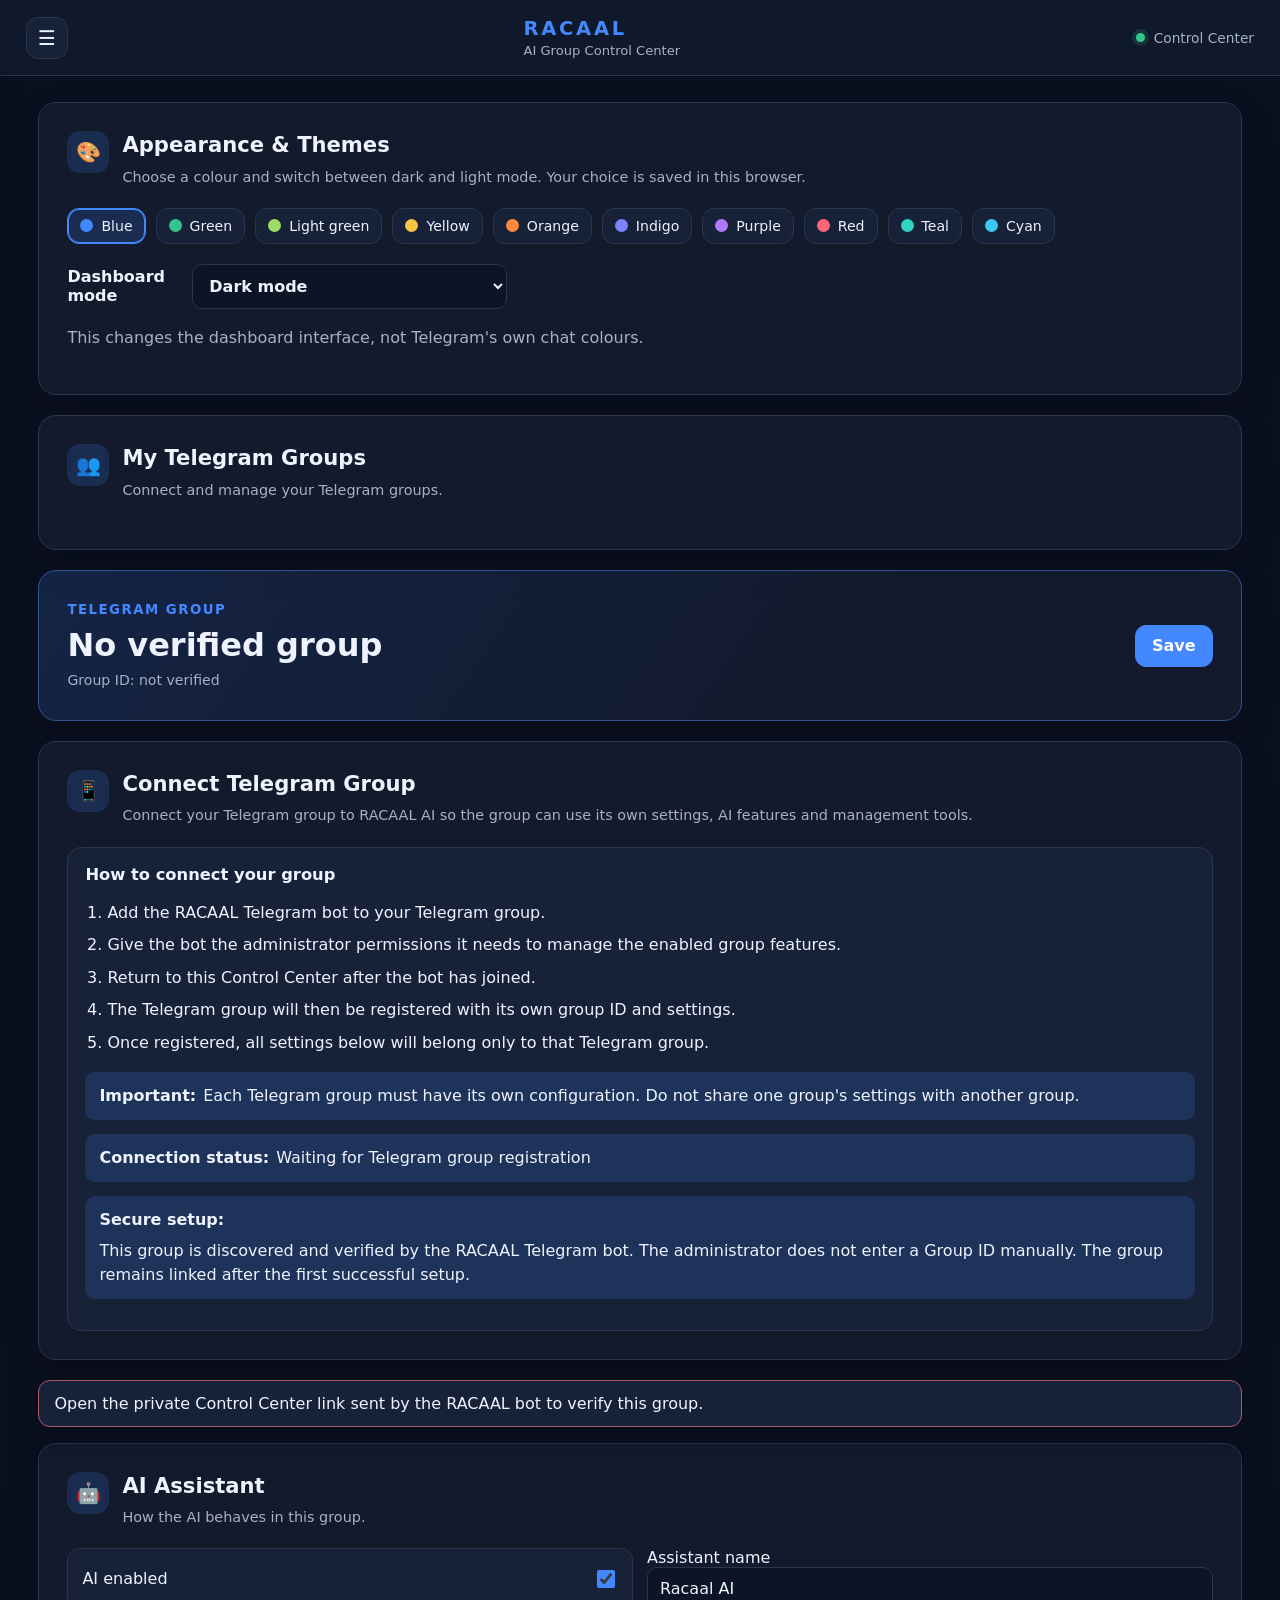
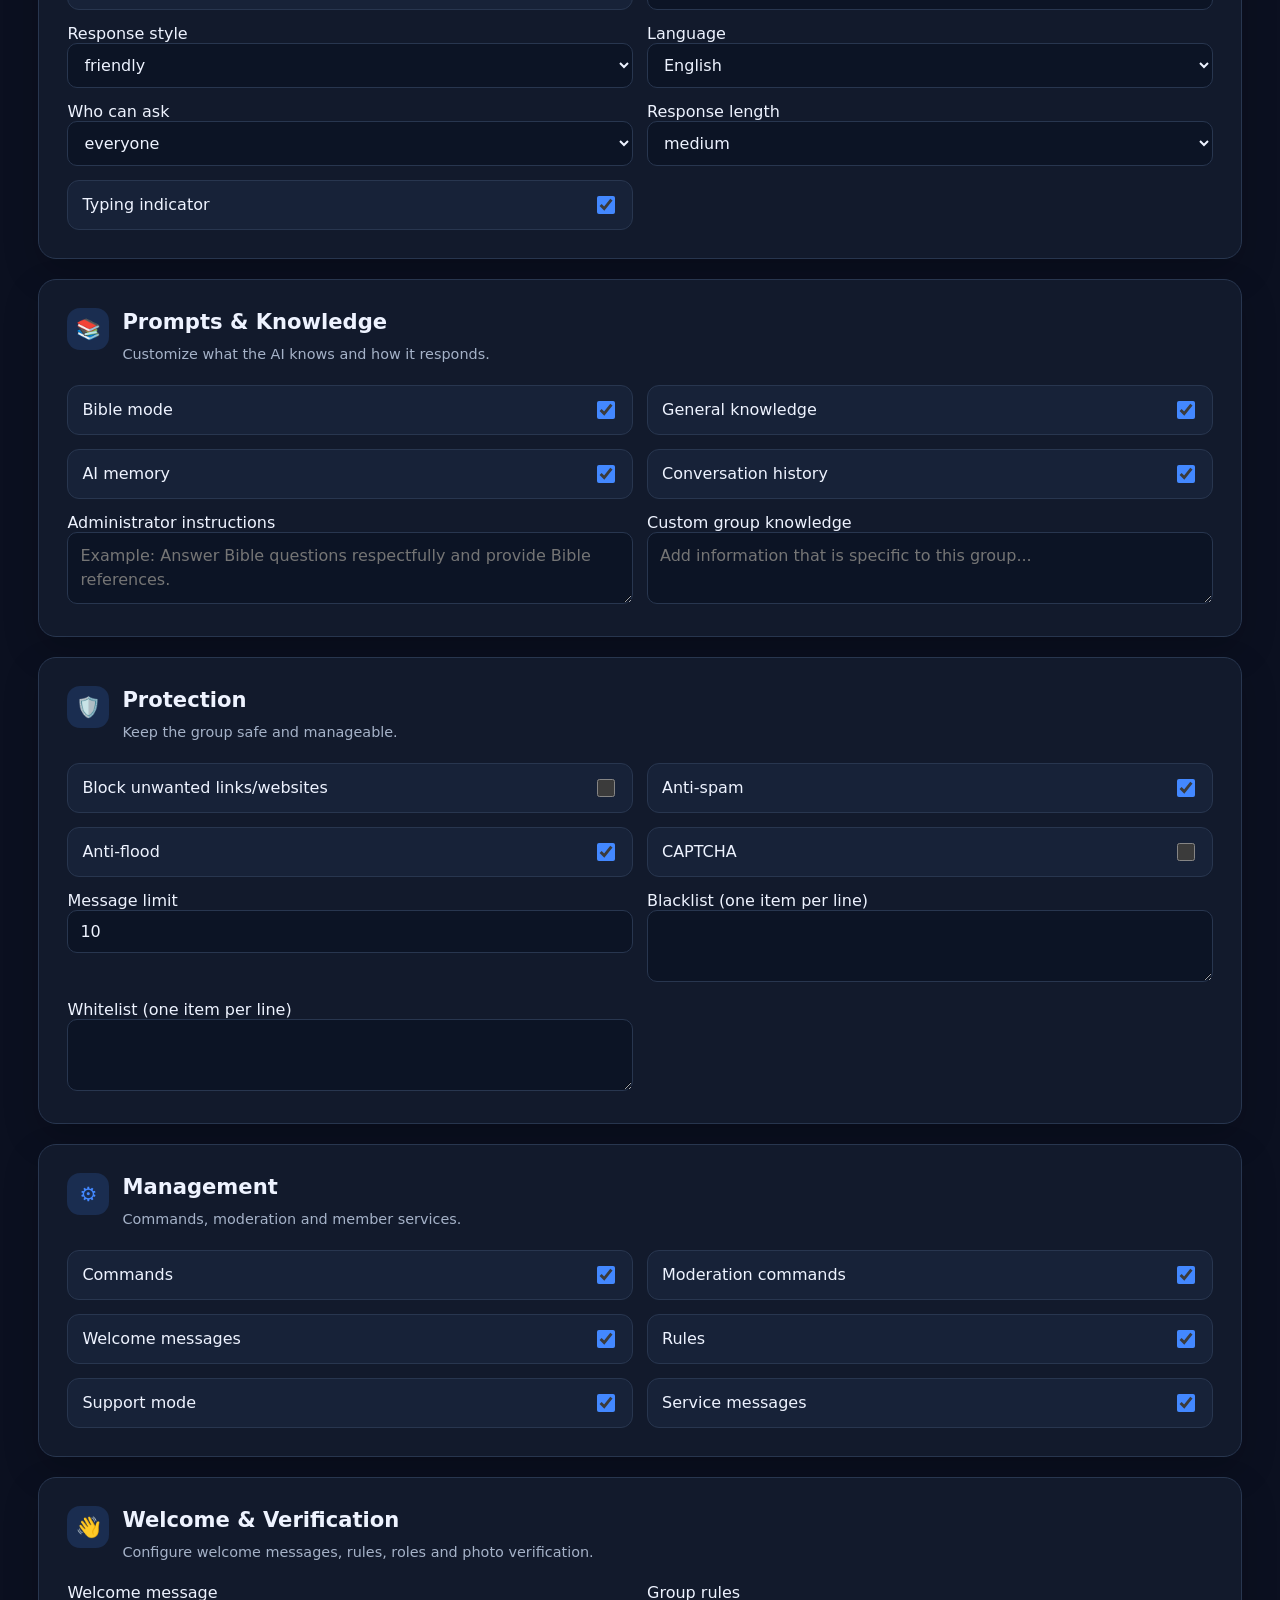
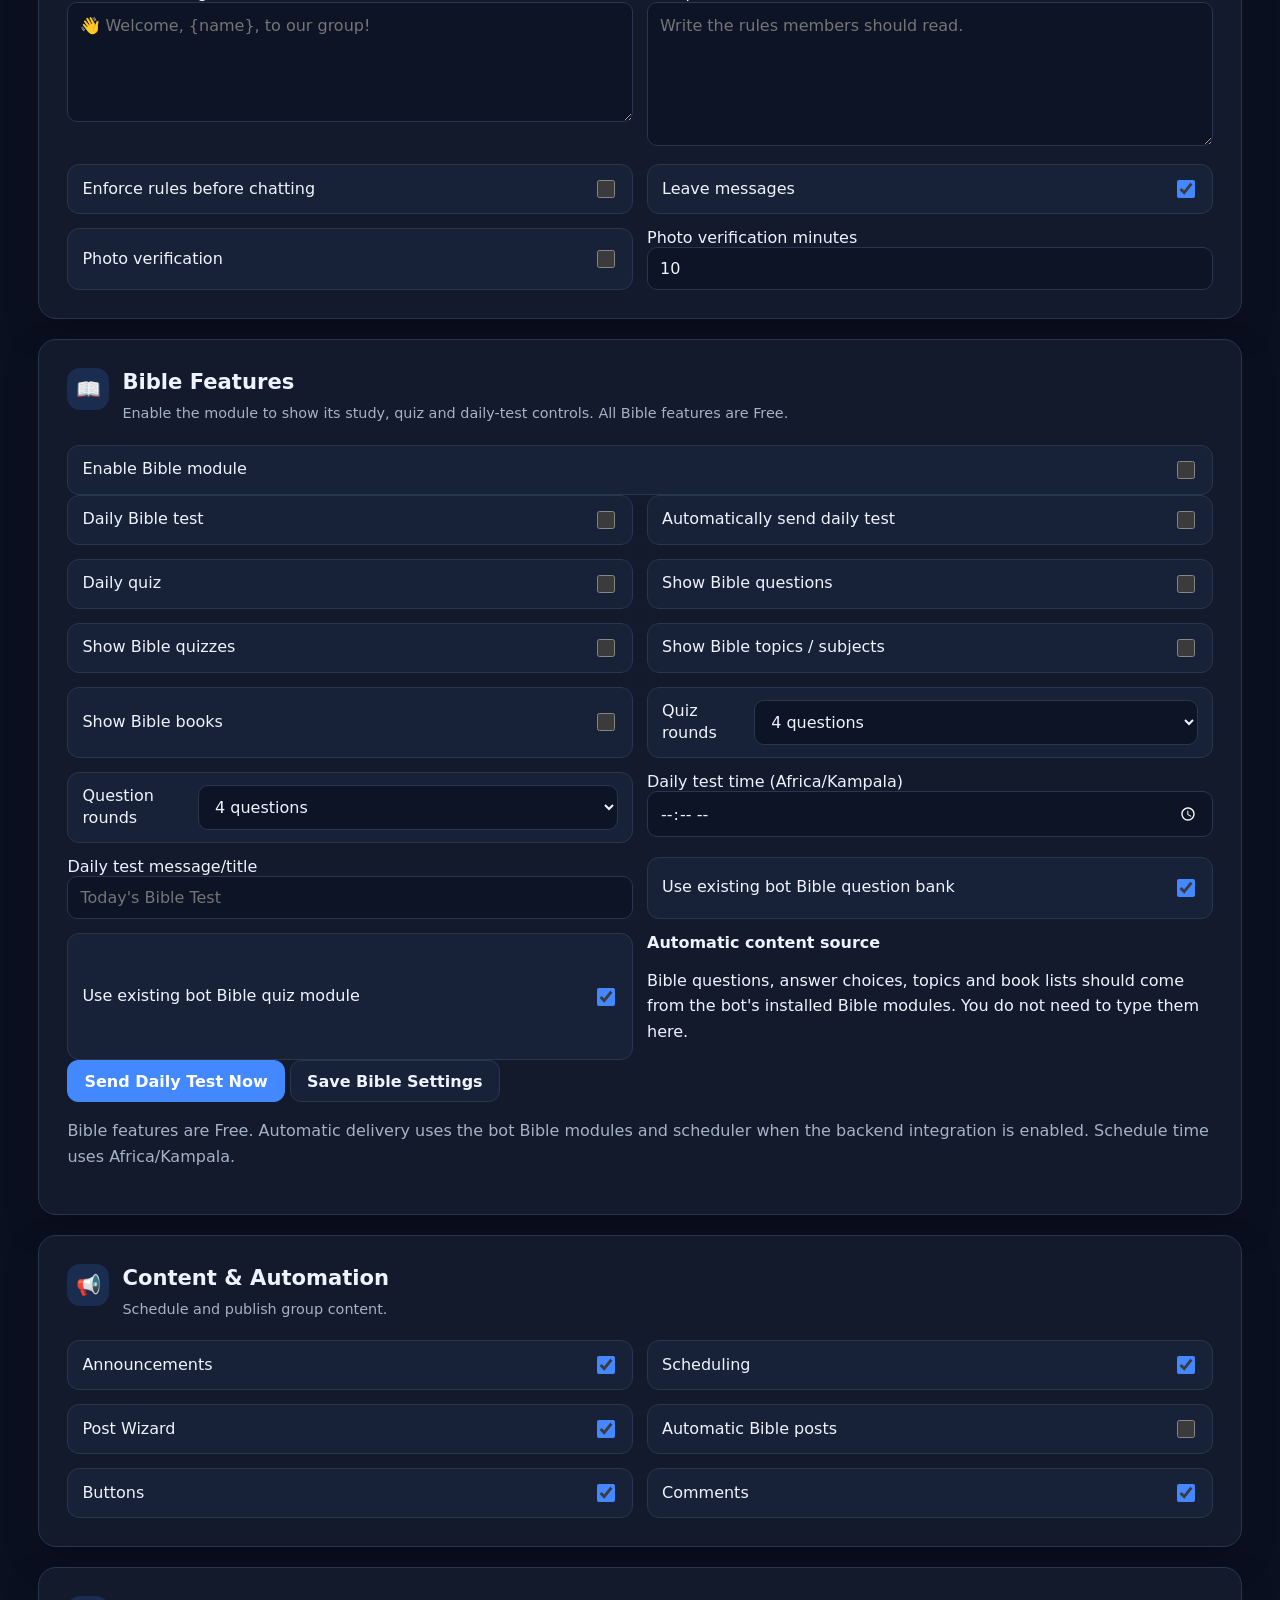
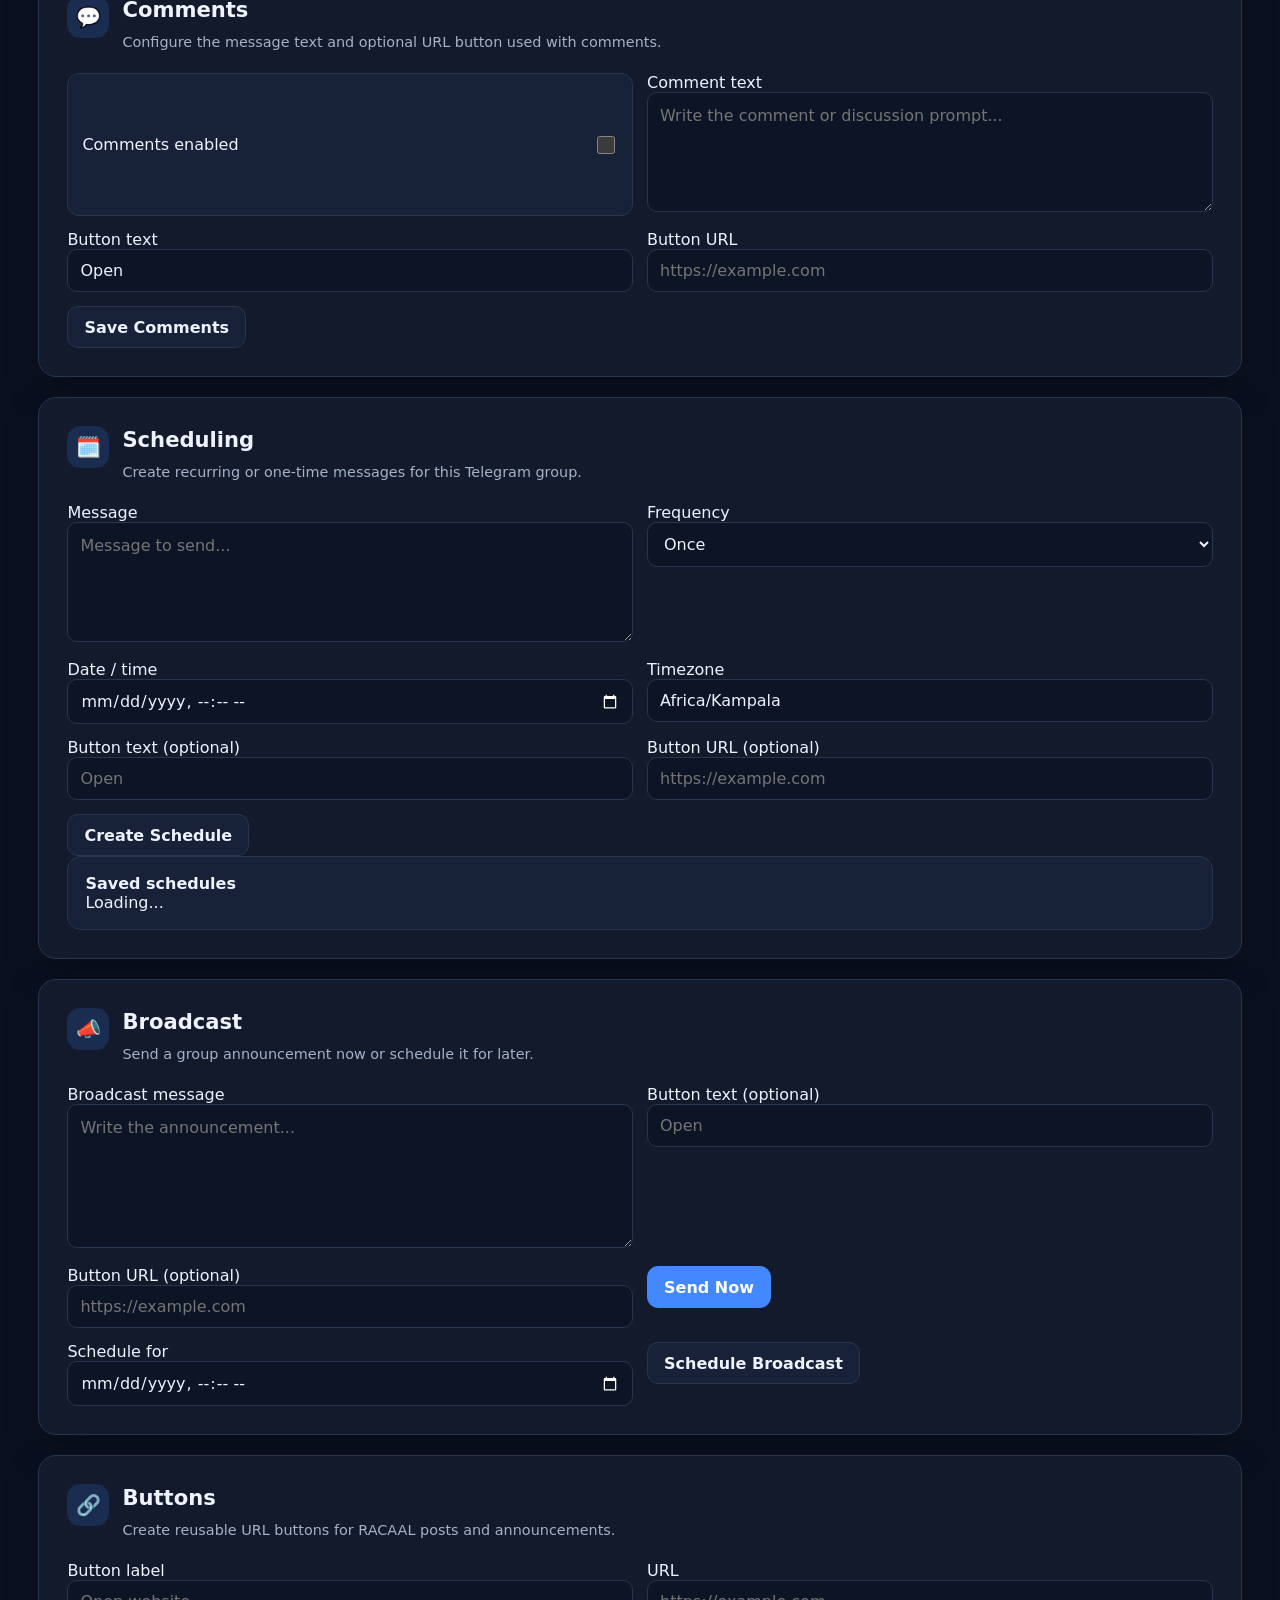
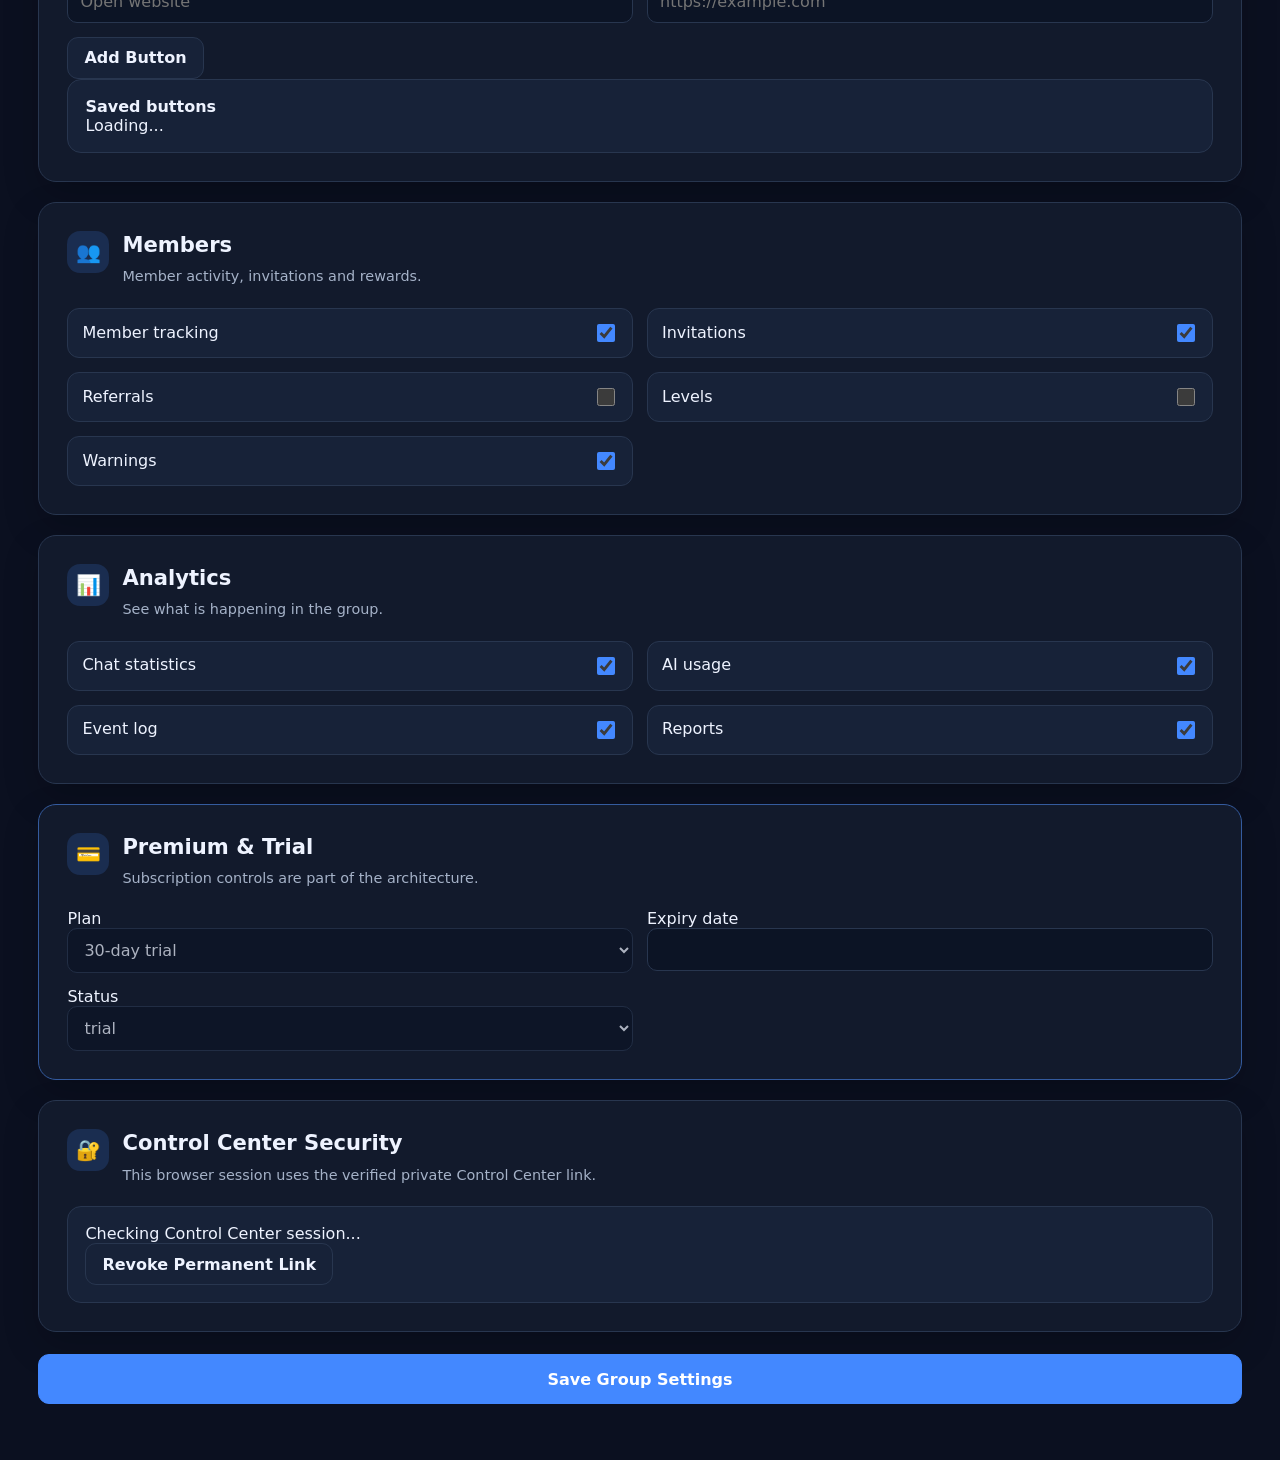
==== commit 2db96f55: "Update dashboard themes, link protection, respond" ====
--- a/frontend/index.html
+++ b/frontend/index.html
@@ -32,7 +32,23 @@
   <div class="sidebar-backdrop" id="sidebarBackdrop" hidden></div>
   <main class="page" id="mainContent">
 
-<section class="section-card appearance-card" id="appearanceSettings"><div class="section-title"><span>🎨</span><div><h2>Appearance &amp; Themes</h2><p>Choose a full dashboard accent color and display mode. Your choice is saved in this browser.</p></div></div><div class="theme-swatches" role="group" aria-label="Dashboard accent color"><button type="button" class="theme-swatch" data-theme-choice="blue" aria-pressed="false"><span class="swatch-dot blue"></span>Blue</button><button type="button" class="theme-swatch" data-theme-choice="green" aria-pressed="false"><span class="swatch-dot green"></span>Green</button><button type="button" class="theme-swatch" data-theme-choice="yellow" aria-pressed="false"><span class="swatch-dot yellow"></span>Yellow</button><button type="button" class="theme-swatch" data-theme-choice="orange" aria-pressed="false"><span class="swatch-dot orange"></span>Orange</button><button type="button" class="theme-swatch" data-theme-choice="indigo" aria-pressed="false"><span class="swatch-dot indigo"></span>Indigo</button><button type="button" class="theme-swatch" data-theme-choice="purple" aria-pressed="false"><span class="swatch-dot purple"></span>Purple</button><button type="button" class="theme-swatch" data-theme-choice="red" aria-pressed="false"><span class="swatch-dot red"></span>Red</button></div><label class="mode-toggle">Dashboard mode<select id="appearanceMode"><option value="dark">Dark mode</option><option value="light">Light mode</option></select></label><p class="helper-text">This changes the Control Center interface, not Telegram's own chat wallpaper or message colors.</p></section>
+<section class="section-card appearance-card" id="appearanceSettings">
+  <div class="section-title"><span>🎨</span><div><h2>Appearance &amp; Themes</h2><p>Choose a colour and switch between dark and light mode. Your choice is saved in this browser.</p></div></div>
+  <div class="theme-swatches" role="group" aria-label="Dashboard accent colour">
+    <button type="button" class="theme-swatch" data-theme-choice="blue" aria-pressed="false"><span class="swatch-dot blue"></span>Blue</button>
+    <button type="button" class="theme-swatch" data-theme-choice="green" aria-pressed="false"><span class="swatch-dot green"></span>Green</button>
+    <button type="button" class="theme-swatch" data-theme-choice="light-green" aria-pressed="false"><span class="swatch-dot light-green"></span>Light green</button>
+    <button type="button" class="theme-swatch" data-theme-choice="yellow" aria-pressed="false"><span class="swatch-dot yellow"></span>Yellow</button>
+    <button type="button" class="theme-swatch" data-theme-choice="orange" aria-pressed="false"><span class="swatch-dot orange"></span>Orange</button>
+    <button type="button" class="theme-swatch" data-theme-choice="indigo" aria-pressed="false"><span class="swatch-dot indigo"></span>Indigo</button>
+    <button type="button" class="theme-swatch" data-theme-choice="purple" aria-pressed="false"><span class="swatch-dot purple"></span>Purple</button>
+    <button type="button" class="theme-swatch" data-theme-choice="red" aria-pressed="false"><span class="swatch-dot red"></span>Red</button>
+    <button type="button" class="theme-swatch" data-theme-choice="teal" aria-pressed="false"><span class="swatch-dot teal"></span>Teal</button>
+    <button type="button" class="theme-swatch" data-theme-choice="cyan" aria-pressed="false"><span class="swatch-dot cyan"></span>Cyan</button>
+  </div>
+  <label class="mode-toggle">Dashboard mode<select id="appearanceMode"><option value="dark">Dark mode</option><option value="light">Light mode</option></select></label>
+  <p class="helper-text">This changes the dashboard interface, not Telegram's own chat colours.</p>
+</section>
 <!-- ======================================================
      MY TELEGRAM GROUPS
      ====================================================== -->
@@ -427,6 +443,15 @@
 
 
     <div class="grid">
+
+      <label class="toggle">
+
+        <span>Block unwanted links/websites</span>
+
+        <input type="checkbox" data-path="protection.block_links">
+
+      </label>
+
 
       <label class="toggle">
 
--- a/frontend/control-center.css
+++ b/frontend/control-center.css
@@ -25,11 +25,14 @@
 }
 :root[data-theme="blue"] { --accent:#4388ff; --accent-strong:#2463eb; --accent-soft:rgba(67,136,255,.17); }
 :root[data-theme="green"] { --accent:#32c48d; --accent-strong:#159768; --accent-soft:rgba(50,196,141,.17); }
+:root[data-theme="light-green"] { --accent:#9bdc65; --accent-strong:#5d9f25; --accent-soft:rgba(155,220,101,.19); --accent-contrast:#14220c; }
 :root[data-theme="yellow"] { --accent:#f4c542; --accent-strong:#c69212; --accent-soft:rgba(244,197,66,.18); --accent-contrast:#171717; }
 :root[data-theme="orange"] { --accent:#ff8a3d; --accent-strong:#e7681b; --accent-soft:rgba(255,138,61,.17); }
 :root[data-theme="indigo"] { --accent:#7c83ff; --accent-strong:#555be7; --accent-soft:rgba(124,131,255,.18); }
 :root[data-theme="purple"] { --accent:#b07aff; --accent-strong:#8a4de0; --accent-soft:rgba(176,122,255,.18); }
 :root[data-theme="red"] { --accent:#ff6577; --accent-strong:#df344b; --accent-soft:rgba(255,101,119,.17); }
+:root[data-theme="teal"] { --accent:#2dd4bf; --accent-strong:#0f9f91; --accent-soft:rgba(45,212,191,.17); --accent-contrast:#062c2a; }
+:root[data-theme="cyan"] { --accent:#38c9f4; --accent-strong:#0897c4; --accent-soft:rgba(56,201,244,.17); --accent-contrast:#062531; }
 :root[data-mode="light"] {
   color-scheme: light;
   --page-bg:#f3f6fb;
@@ -57,9 +60,10 @@
 .subtitle { color:var(--text-muted); font-size:.82rem; margin-top:3px; }
 .status { display:flex; align-items:center; gap:9px; color:var(--text-muted); font-size:.86rem; white-space:nowrap; }
 .status span, .status-dot { display:inline-block; width:9px; height:9px; border-radius:50%; background:var(--success); box-shadow:0 0 0 4px color-mix(in srgb, var(--success) 15%, transparent); }
-.menu-toggle { display:none; width:42px; height:42px; border:1px solid var(--border); border-radius:12px; color:var(--text); background:var(--surface-raised); font-size:1.25rem; }
-.app-shell { display:grid; grid-template-columns:var(--sidebar-width) minmax(0,1fr); align-items:start; min-height:calc(100vh - 76px); }
-.sidebar { position:sticky; top:76px; height:calc(100vh - 76px); overflow-y:auto; padding:20px 14px 16px; background:var(--surface); border-right:1px solid var(--border); display:flex; flex-direction:column; gap:18px; z-index:40; }
+.menu-toggle { display:inline-grid; place-items:center; flex:0 0 42px; width:42px; height:42px; border:1px solid var(--border); border-radius:12px; color:var(--text); background:var(--surface-raised); font-size:1.25rem; }
+.app-shell { display:block; min-height:calc(100vh - 76px); }
+.sidebar { position:fixed; left:0; top:0; bottom:0; width:min(var(--sidebar-width), 88vw); height:100dvh; overflow-y:auto; padding:20px 14px 16px; background:var(--surface); border-right:1px solid var(--border); display:flex; flex-direction:column; gap:18px; z-index:100; transform:translateX(-105%); transition:transform .22s ease; box-shadow:var(--shadow); }
+body.sidebar-open .sidebar { transform:translateX(0); }
 .sidebar-heading { display:flex; align-items:center; gap:11px; padding:3px 8px 14px; border-bottom:1px solid var(--border); }
 .sidebar-mark { display:grid; place-items:center; width:39px; height:39px; flex:0 0 39px; border-radius:13px; background:var(--accent-soft); color:var(--accent); font-weight:900; font-size:1.2rem; }
 .sidebar-heading strong { display:block; font-size:1rem; }
@@ -72,6 +76,7 @@
 .nav-label { min-width:0; overflow-wrap:anywhere; }
 .sidebar-footer { display:flex; align-items:center; gap:9px; margin-top:auto; padding:13px 9px 4px; border-top:1px solid var(--border); color:var(--text-muted); font-size:.73rem; }
 .sidebar-backdrop { display:none; }
+.sidebar-backdrop:not([hidden]) { display:block; position:fixed; inset:0; background:rgba(3,8,20,.58); z-index:90; }
 .page { width:100%; min-width:0; max-width:1500px; margin:0 auto; padding:26px clamp(16px, 3vw, 42px) 56px; }
 .section-card, .group-card { min-width:0; margin:0 0 20px; padding:clamp(18px, 2.2vw, 28px); background:var(--surface); border:1px solid var(--border); border-radius:var(--radius); box-shadow:var(--shadow); scroll-margin-top:96px; }
 .group-card { display:flex; align-items:center; justify-content:space-between; gap:20px; background:linear-gradient(125deg, var(--accent-soft), var(--surface) 66%); border-color:color-mix(in srgb, var(--accent) 36%, var(--border)); }
@@ -90,7 +95,7 @@
 .theme-swatch:hover, .theme-swatch[aria-pressed="true"] { border-color:var(--accent); background:var(--accent-soft); color:var(--text); }
 .theme-swatch[aria-pressed="true"] { box-shadow:inset 0 0 0 1px var(--accent); }
 .swatch-dot { width:13px; height:13px; border-radius:50%; display:inline-block; background:var(--swatch); }
-.swatch-dot.blue{--swatch:#4388ff}.swatch-dot.green{--swatch:#32c48d}.swatch-dot.yellow{--swatch:#f4c542}.swatch-dot.orange{--swatch:#ff8a3d}.swatch-dot.indigo{--swatch:#7c83ff}.swatch-dot.purple{--swatch:#b07aff}.swatch-dot.red{--swatch:#ff6577}
+.swatch-dot.blue{--swatch:#4388ff}.swatch-dot.green{--swatch:#32c48d}.swatch-dot.light-green{--swatch:#9bdc65}.swatch-dot.yellow{--swatch:#f4c542}.swatch-dot.orange{--swatch:#ff8a3d}.swatch-dot.indigo{--swatch:#7c83ff}.swatch-dot.purple{--swatch:#b07aff}.swatch-dot.red{--swatch:#ff6577}.swatch-dot.teal{--swatch:#2dd4bf}.swatch-dot.cyan{--swatch:#38c9f4}
 .mode-toggle { display:flex; align-items:center; justify-content:space-between; gap:18px; max-width:440px; font-weight:650; }
 input:not([type="checkbox"]):not([type="radio"]), textarea, select { width:100%; min-width:0; padding:11px 12px; border:1px solid var(--border); border-radius:10px; color:var(--text); background:var(--input-bg); outline:none; }
 input:focus, textarea:focus, select:focus { border-color:var(--accent); box-shadow:0 0 0 3px var(--accent-soft); }
@@ -125,13 +130,9 @@
 @media (max-width: 900px) {
   :root { --sidebar-width:260px; }
   .app-shell { display:block; }
-  .menu-toggle { display:inline-grid; place-items:center; flex:0 0 42px; }
   .topbar { justify-content:flex-start; padding:12px 16px; }
   .topbar-brand { flex:1; }
   .status { font-size:.78rem; }
-  .sidebar { position:fixed; left:0; top:0; bottom:0; width:min(var(--sidebar-width), 86vw); height:100dvh; padding-top:18px; transform:translateX(-105%); transition:transform .22s ease; box-shadow:var(--shadow); z-index:100; }
-  body.sidebar-open .sidebar { transform:translateX(0); }
-  .sidebar-backdrop:not([hidden]) { display:block; position:fixed; inset:0; background:rgba(3,8,20,.58); z-index:90; }
   .page { padding:18px 14px 40px; }
   .group-card { align-items:flex-start; }
 }
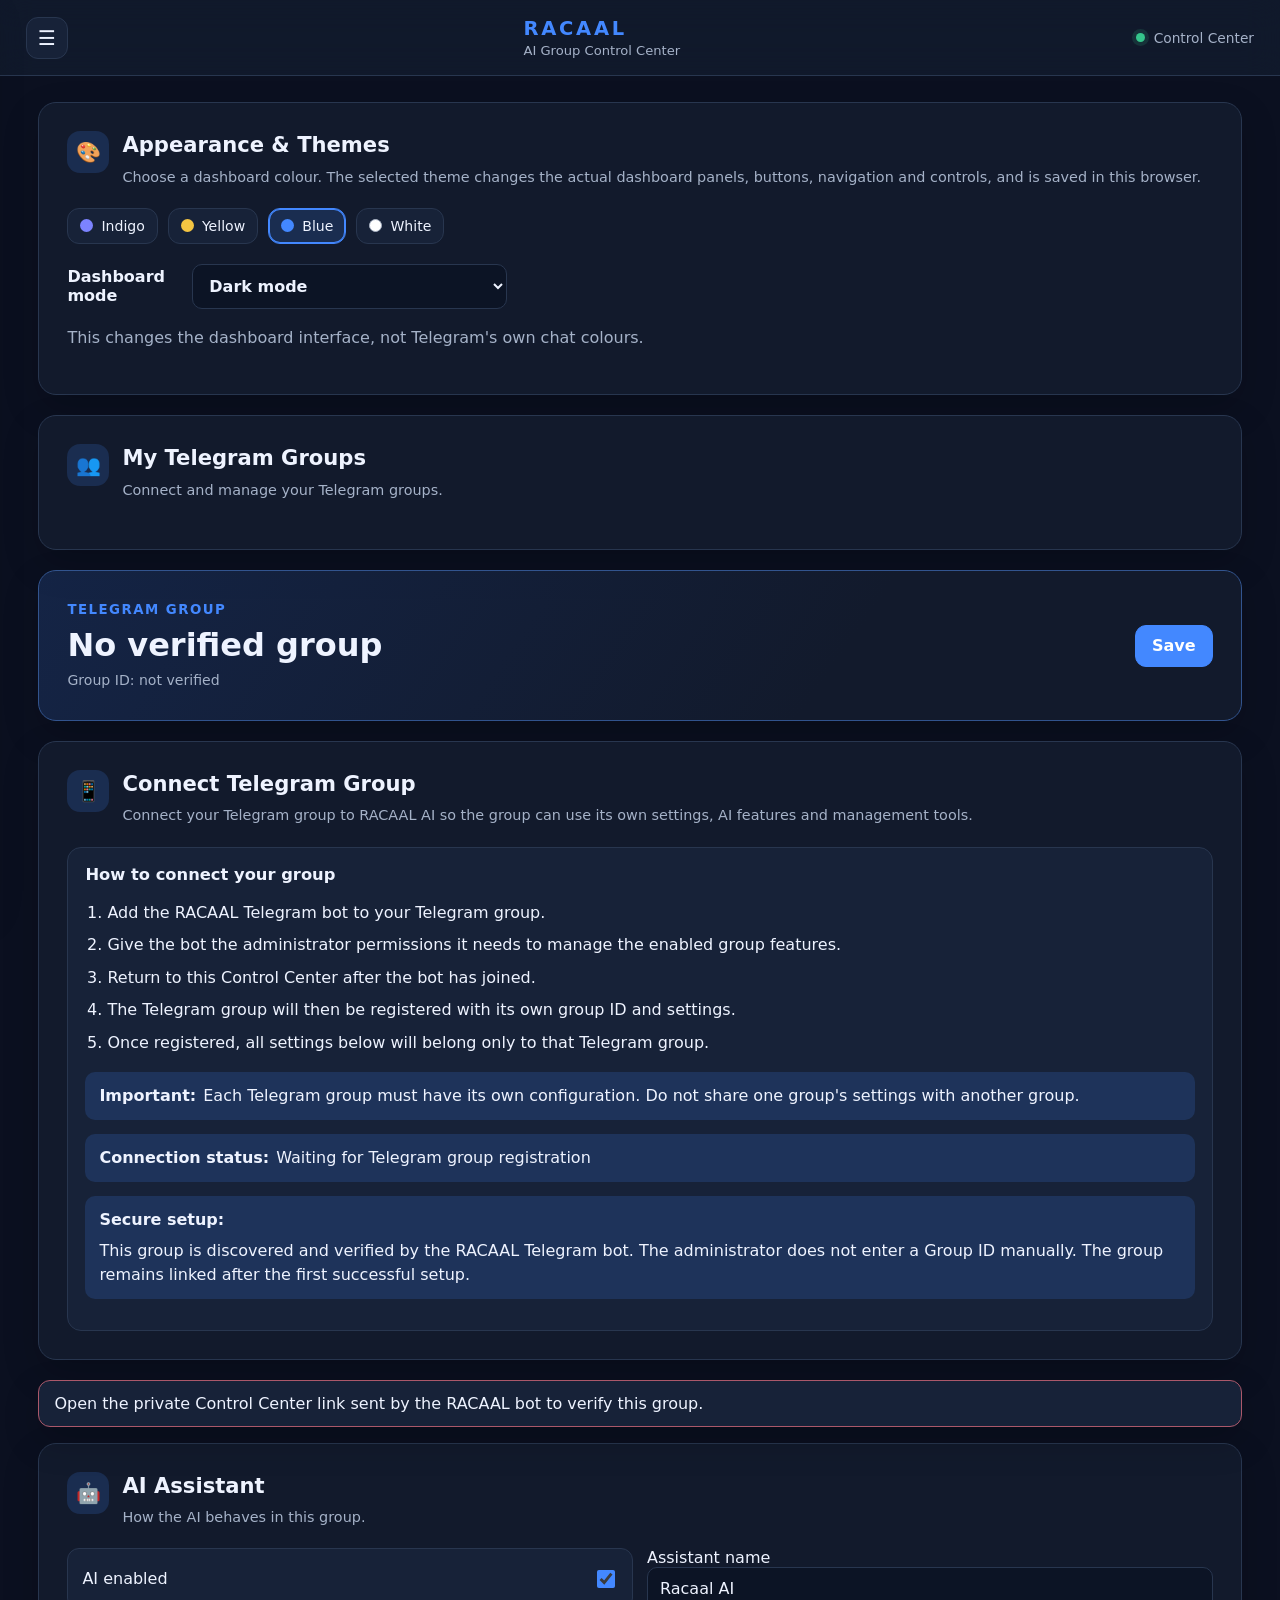
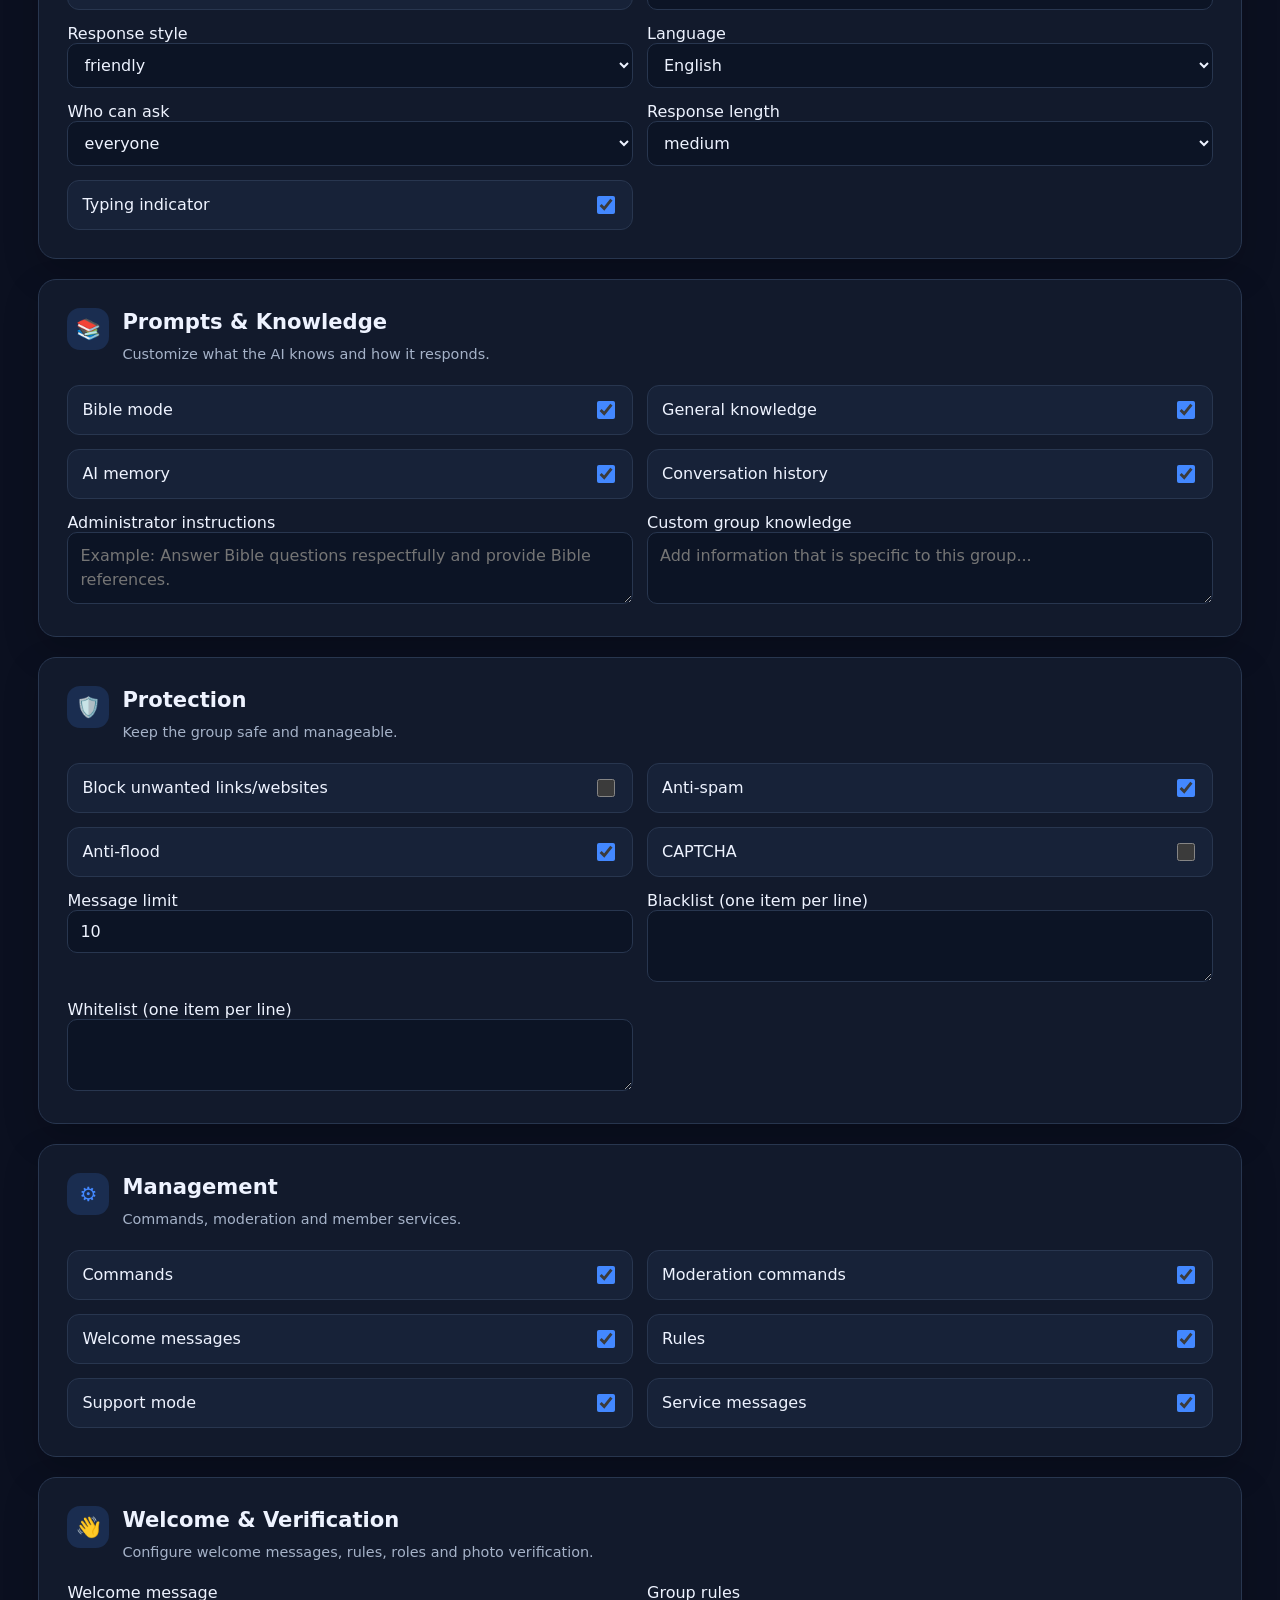
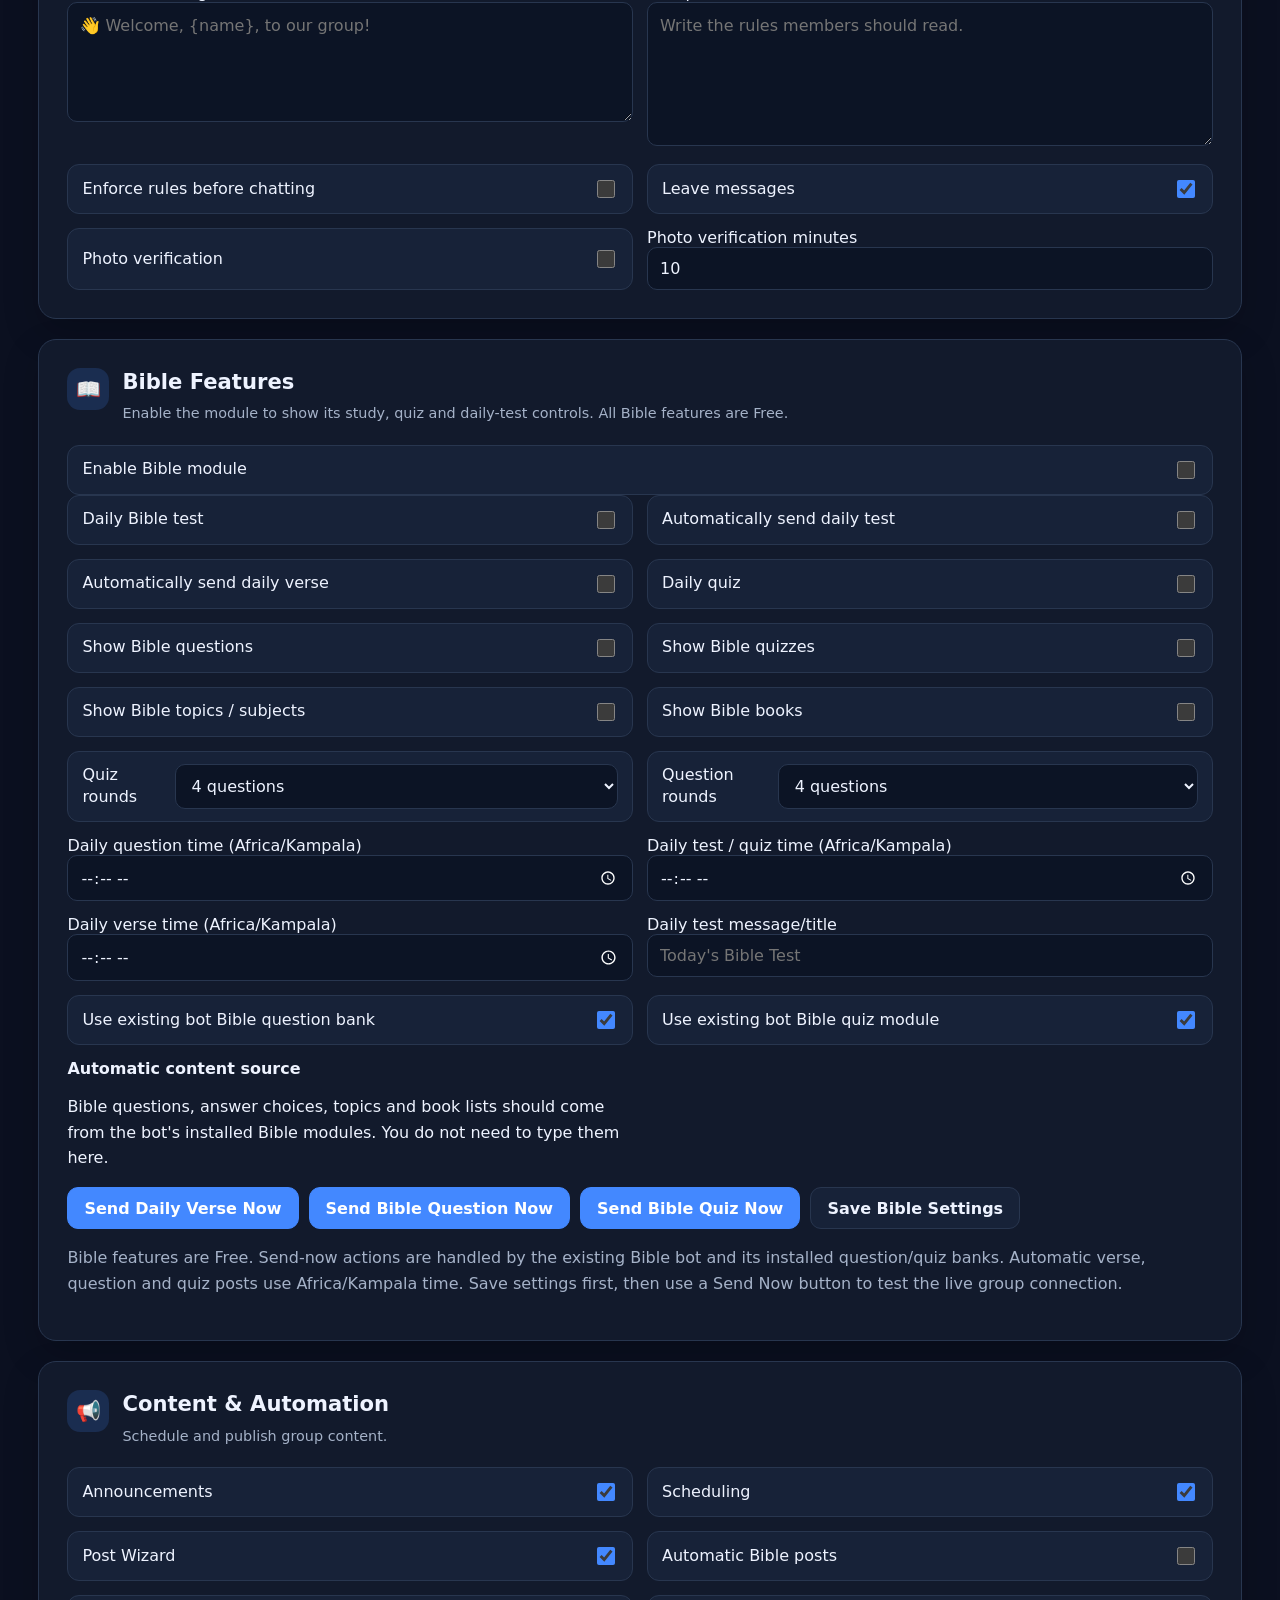
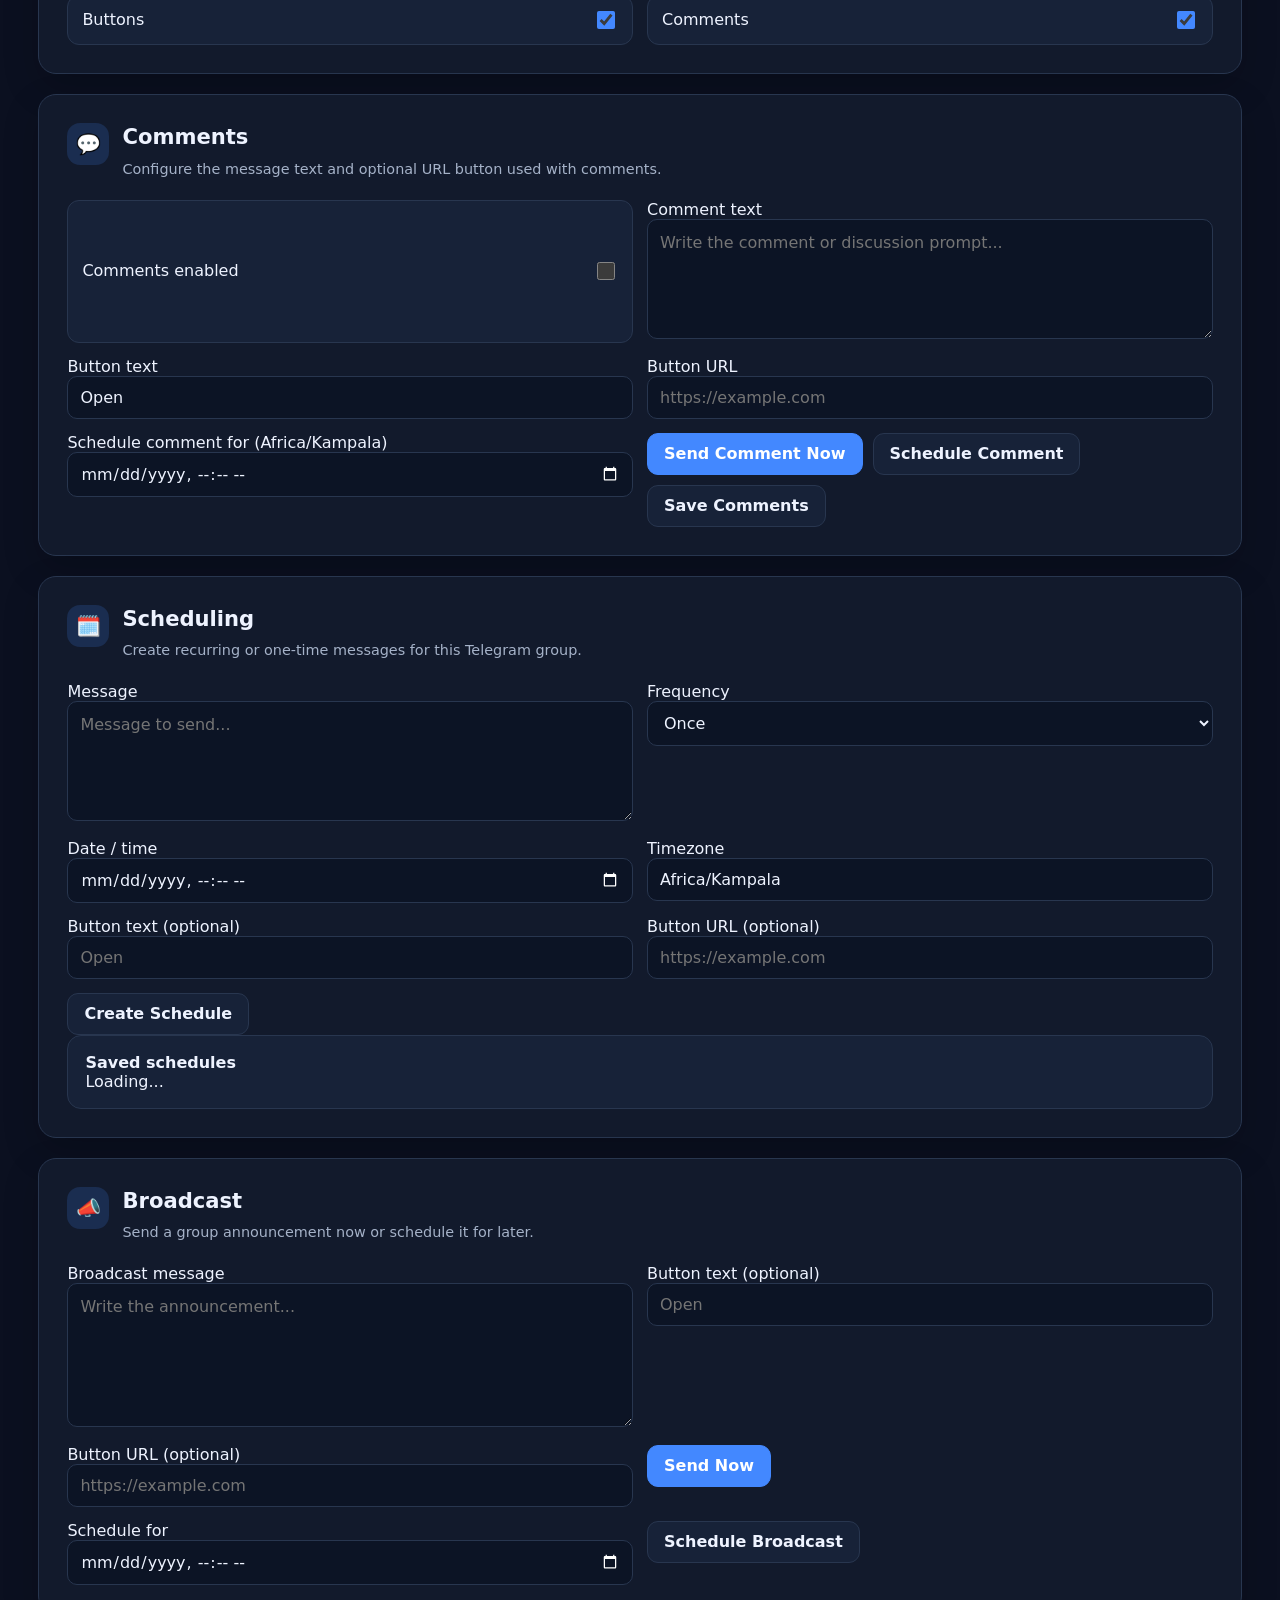
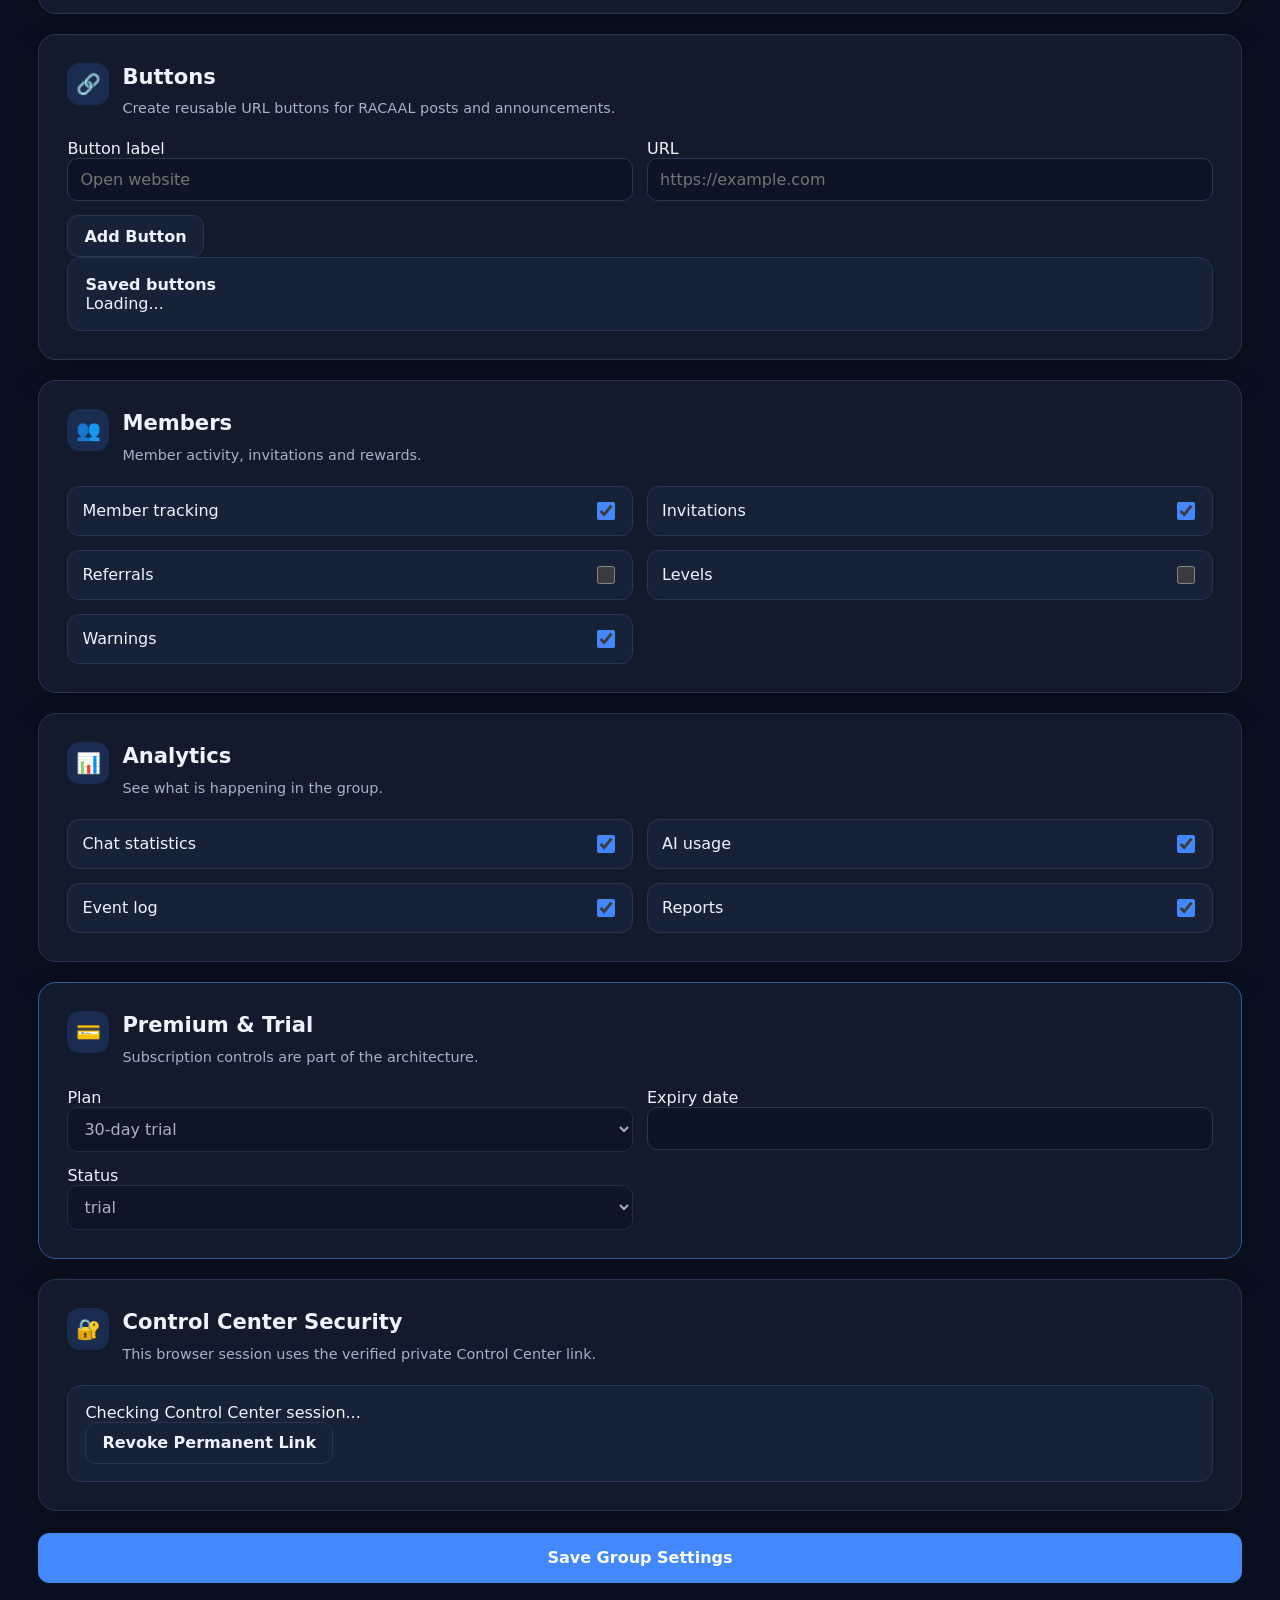
==== commit 01526027: "Implement Bible dashboard controls, styling, and JavaScript actions for daily verses, question round" ====
--- a/frontend/index.html
+++ b/frontend/index.html
@@ -33,18 +33,12 @@
   <main class="page" id="mainContent">
 
 <section class="section-card appearance-card" id="appearanceSettings">
-  <div class="section-title"><span>🎨</span><div><h2>Appearance &amp; Themes</h2><p>Choose a colour and switch between dark and light mode. Your choice is saved in this browser.</p></div></div>
-  <div class="theme-swatches" role="group" aria-label="Dashboard accent colour">
+  <div class="section-title"><span>🎨</span><div><h2>Appearance &amp; Themes</h2><p>Choose a dashboard colour. The selected theme changes the actual dashboard panels, buttons, navigation and controls, and is saved in this browser.</p></div></div>
+  <div class="theme-swatches" role="group" aria-label="Dashboard colour theme">
+    <button type="button" class="theme-swatch" data-theme-choice="indigo" aria-pressed="false"><span class="swatch-dot indigo"></span>Indigo</button>
+    <button type="button" class="theme-swatch" data-theme-choice="yellow" aria-pressed="false"><span class="swatch-dot yellow"></span>Yellow</button>
     <button type="button" class="theme-swatch" data-theme-choice="blue" aria-pressed="false"><span class="swatch-dot blue"></span>Blue</button>
-    <button type="button" class="theme-swatch" data-theme-choice="green" aria-pressed="false"><span class="swatch-dot green"></span>Green</button>
-    <button type="button" class="theme-swatch" data-theme-choice="light-green" aria-pressed="false"><span class="swatch-dot light-green"></span>Light green</button>
-    <button type="button" class="theme-swatch" data-theme-choice="yellow" aria-pressed="false"><span class="swatch-dot yellow"></span>Yellow</button>
-    <button type="button" class="theme-swatch" data-theme-choice="orange" aria-pressed="false"><span class="swatch-dot orange"></span>Orange</button>
-    <button type="button" class="theme-swatch" data-theme-choice="indigo" aria-pressed="false"><span class="swatch-dot indigo"></span>Indigo</button>
-    <button type="button" class="theme-swatch" data-theme-choice="purple" aria-pressed="false"><span class="swatch-dot purple"></span>Purple</button>
-    <button type="button" class="theme-swatch" data-theme-choice="red" aria-pressed="false"><span class="swatch-dot red"></span>Red</button>
-    <button type="button" class="theme-swatch" data-theme-choice="teal" aria-pressed="false"><span class="swatch-dot teal"></span>Teal</button>
-    <button type="button" class="theme-swatch" data-theme-choice="cyan" aria-pressed="false"><span class="swatch-dot cyan"></span>Cyan</button>
+    <button type="button" class="theme-swatch" data-theme-choice="white" aria-pressed="false"><span class="swatch-dot white"></span>White</button>
   </div>
   <label class="mode-toggle">Dashboard mode<select id="appearanceMode"><option value="dark">Dark mode</option><option value="light">Light mode</option></select></label>
   <p class="helper-text">This changes the dashboard interface, not Telegram's own chat colours.</p>
@@ -684,6 +678,7 @@
   <div class="grid bible-settings">
     <label class="toggle"><span>Daily Bible test</span><input type="checkbox" data-path="bible.daily_test_enabled"></label>
     <label class="toggle"><span>Automatically send daily test</span><input type="checkbox" data-path="bible.daily_test_auto_send"></label>
+    <label class="toggle"><span>Automatically send daily verse</span><input type="checkbox" data-path="bible.daily_verse_auto_send"></label>
     <label class="toggle"><span>Daily quiz</span><input type="checkbox" data-path="bible.daily_quiz_enabled"></label>
     <label class="toggle"><span>Show Bible questions</span><input type="checkbox" data-path="bible.questions_enabled"></label>
     <label class="toggle"><span>Show Bible quizzes</span><input type="checkbox" data-path="bible.quizzes_enabled"></label>
@@ -691,17 +686,21 @@
     <label class="toggle"><span>Show Bible books</span><input type="checkbox" data-path="bible.books_enabled"></label>
     <label class="toggle"><span>Quiz rounds</span><select data-path="bible.quiz_round_questions"><option value="4">4 questions</option><option value="5">5 questions</option><option value="10">10 questions</option><option value="15">15 questions</option></select></label>
     <label class="toggle"><span>Question rounds</span><select data-path="bible.question_round_questions"><option value="4">4 questions</option><option value="5">5 questions</option><option value="10">10 questions</option><option value="15">15 questions</option></select></label>
-    <label><span>Daily test time (Africa/Kampala)</span><input type="time" data-path="bible.daily_test_time"></label>
+    <label><span>Daily question time (Africa/Kampala)</span><input type="time" data-path="bible.daily_questions_time"></label>
+    <label><span>Daily test / quiz time (Africa/Kampala)</span><input type="time" data-path="bible.daily_quiz_time"></label>
+    <label><span>Daily verse time (Africa/Kampala)</span><input type="time" data-path="bible.daily_verse_time"></label>
     <label><span>Daily test message/title</span><input type="text" data-path="bible.daily_test_title" placeholder="Today's Bible Test"></label>
     <label class="toggle"><span>Use existing bot Bible question bank</span><input type="checkbox" data-path="bible.use_module_question_bank" checked></label>
     <label class="toggle"><span>Use existing bot Bible quiz module</span><input type="checkbox" data-path="bible.use_module_quiz_bank" checked></label>
     <div class="wide bible-module-source"><strong>Automatic content source</strong><p>Bible questions, answer choices, topics and book lists should come from the bot's installed Bible modules. You do not need to type them here.</p></div>
   </div>
   <div class="action-row">
-    <button type="button" class="primary" id="bibleSendNow">Send Daily Test Now</button>
+    <button type="button" class="primary" id="bibleSendVerseNow">Send Daily Verse Now</button>
+    <button type="button" class="primary" id="bibleSendQuestionNow">Send Bible Question Now</button>
+    <button type="button" class="primary" id="bibleSendNow">Send Bible Quiz Now</button>
     <button type="button" class="secondary" id="bibleSave">Save Bible Settings</button>
   </div>
-  <p class="helper-text">Bible features are Free. Automatic delivery uses the bot Bible modules and scheduler when the backend integration is enabled. Schedule time uses Africa/Kampala.</p>
+  <p class="helper-text">Bible features are Free. Send-now actions are handled by the existing Bible bot and its installed question/quiz banks. Automatic verse, question and quiz posts use Africa/Kampala time. Save settings first, then use a Send Now button to test the live group connection.</p>
 </section>
 
 <section class="section-card">
@@ -827,10 +826,14 @@
           placeholder="https://example.com">
       </label>
 
-      <div>
-        <button type="button" class="secondary" id="saveComments">
-          Save Comments
-        </button>
+      <label>
+        Schedule comment for (Africa/Kampala)
+        <input id="commentScheduleTime" type="datetime-local">
+      </label>
+      <div class="action-row">
+        <button type="button" class="primary" id="sendCommentNow">Send Comment Now</button>
+        <button type="button" class="secondary" id="scheduleComment">Schedule Comment</button>
+        <button type="button" class="secondary" id="saveComments">Save Comments</button>
       </div>
     </div>
   </section>
--- a/frontend/control-center.css
+++ b/frontend/control-center.css
@@ -153,3 +153,10 @@
   .mode-toggle select { max-width:none; }
 }
 @media (prefers-reduced-motion: reduce) { *, *::before, *::after { scroll-behavior:auto!important; transition:none!important; } }
+
+:root[data-theme="white"] { --accent:#ffffff; --accent-strong:#e5eaf2; --accent-soft:rgba(255,255,255,.14); --accent-contrast:#172033; }
+:root[data-theme="white"][data-mode="light"] { --accent:#ffffff; --accent-strong:#e5eaf2; --accent-soft:rgba(23,32,51,.07); --accent-contrast:#172033; }
+.swatch-dot.white { --swatch:#ffffff; border:1px solid #aab4c5; }
+.ai-welcome-card { border-color:color-mix(in srgb,var(--accent) 45%,var(--border)); background:linear-gradient(120deg,var(--accent-soft),var(--surface) 70%); }
+.referral-box { margin-top:18px; }
+.action-row { display:flex; flex-wrap:wrap; gap:10px; align-items:center; }
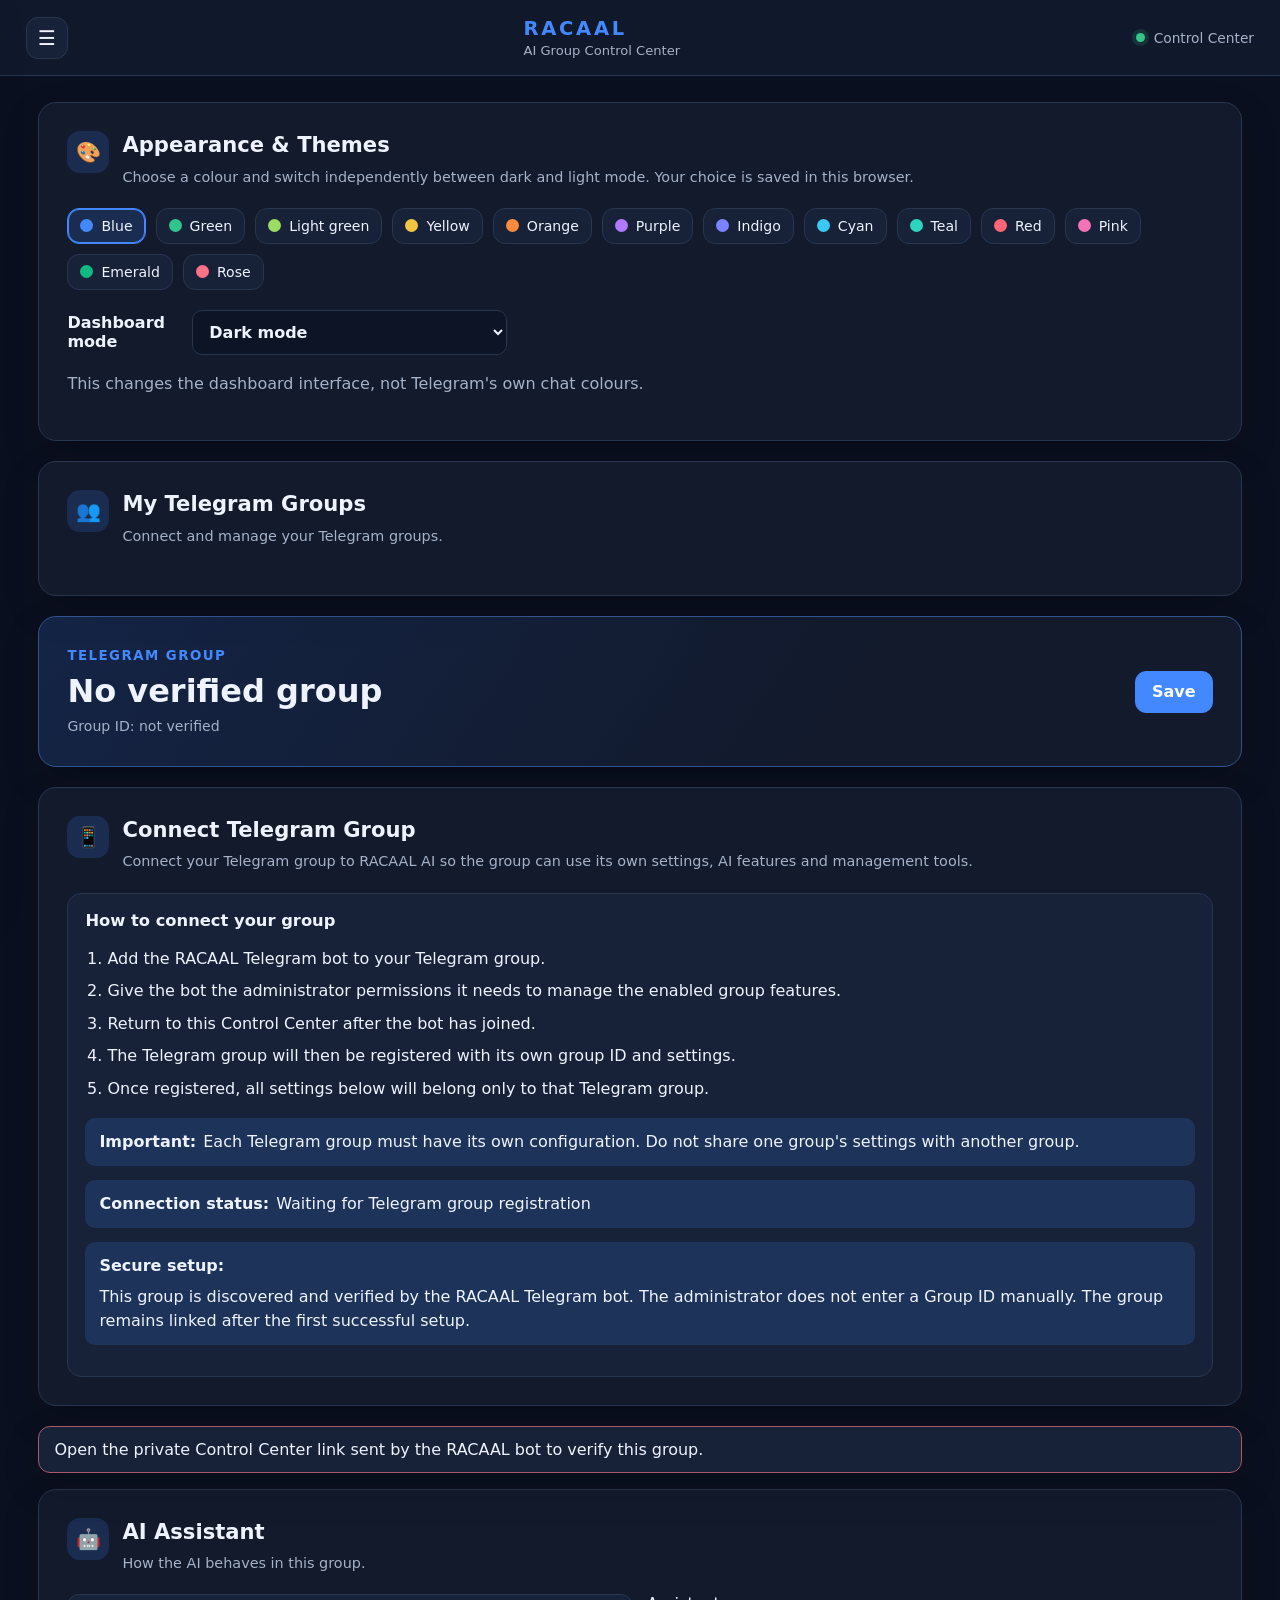
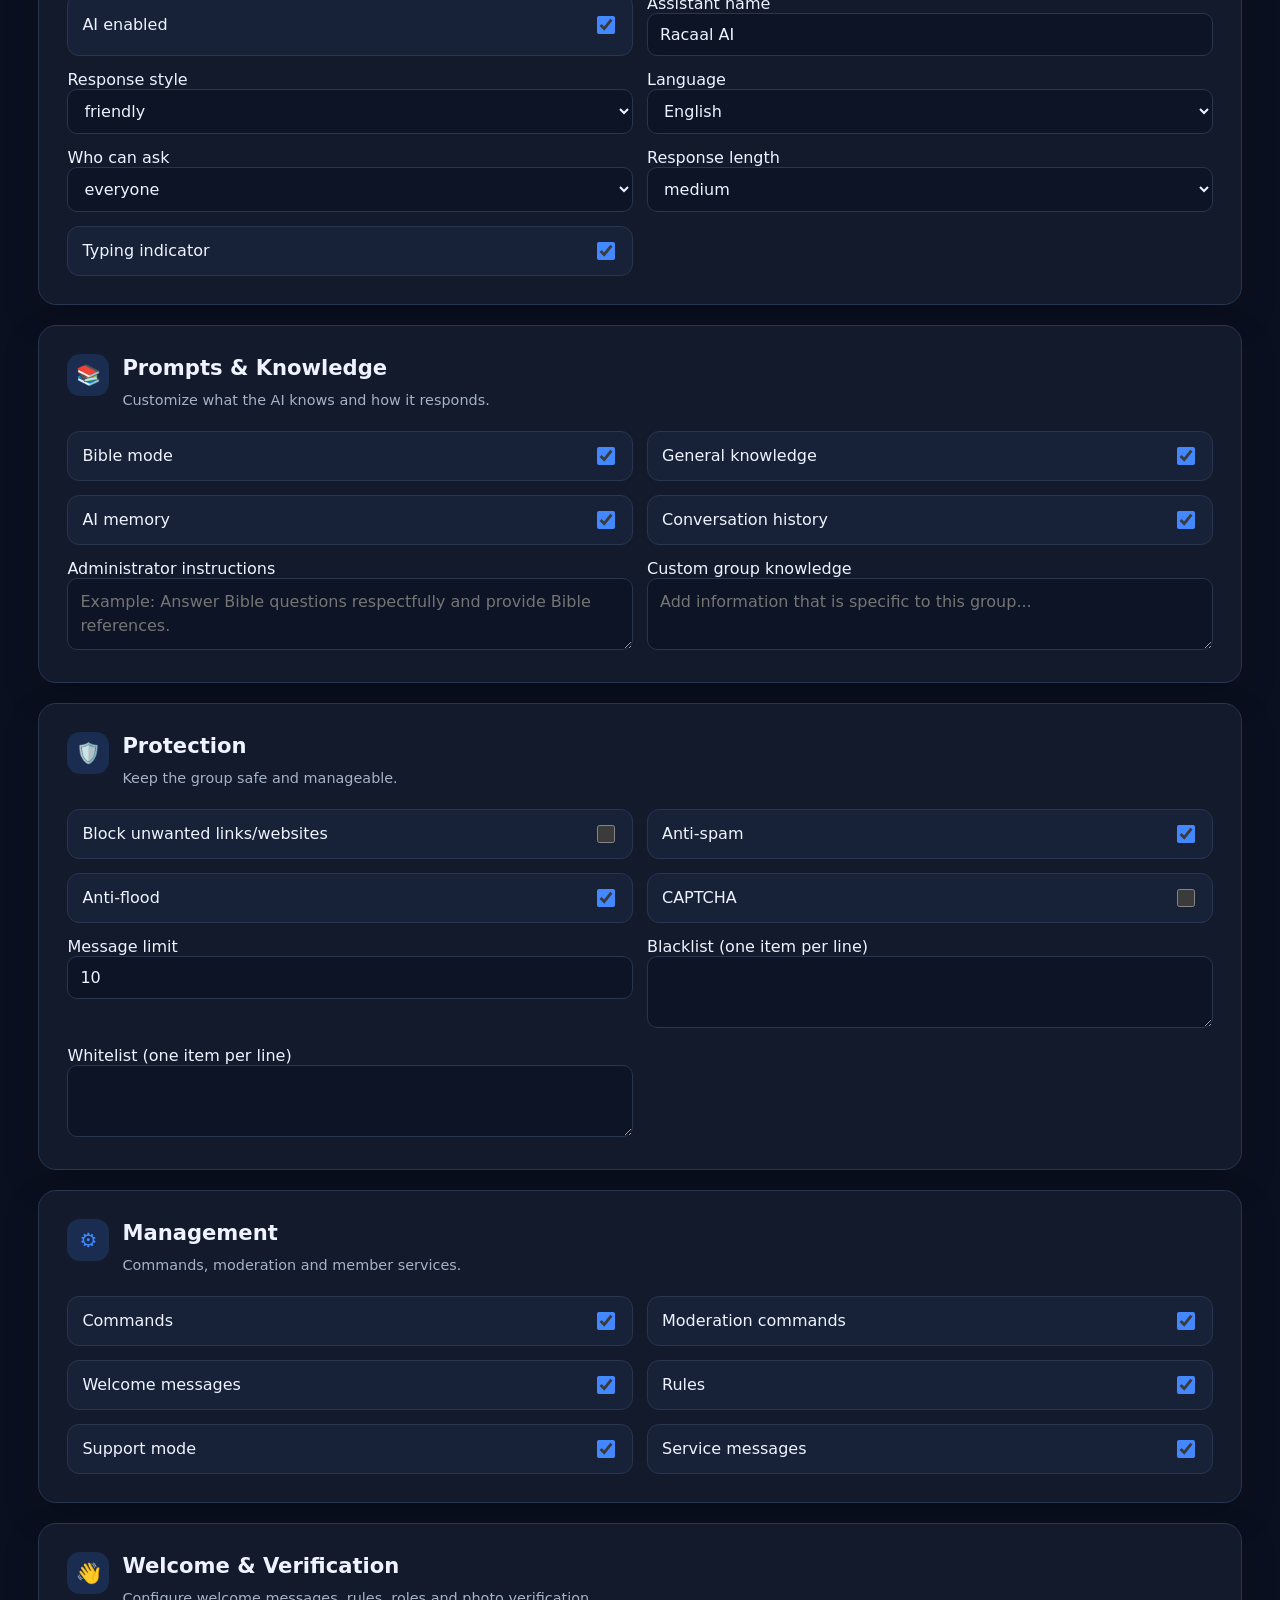
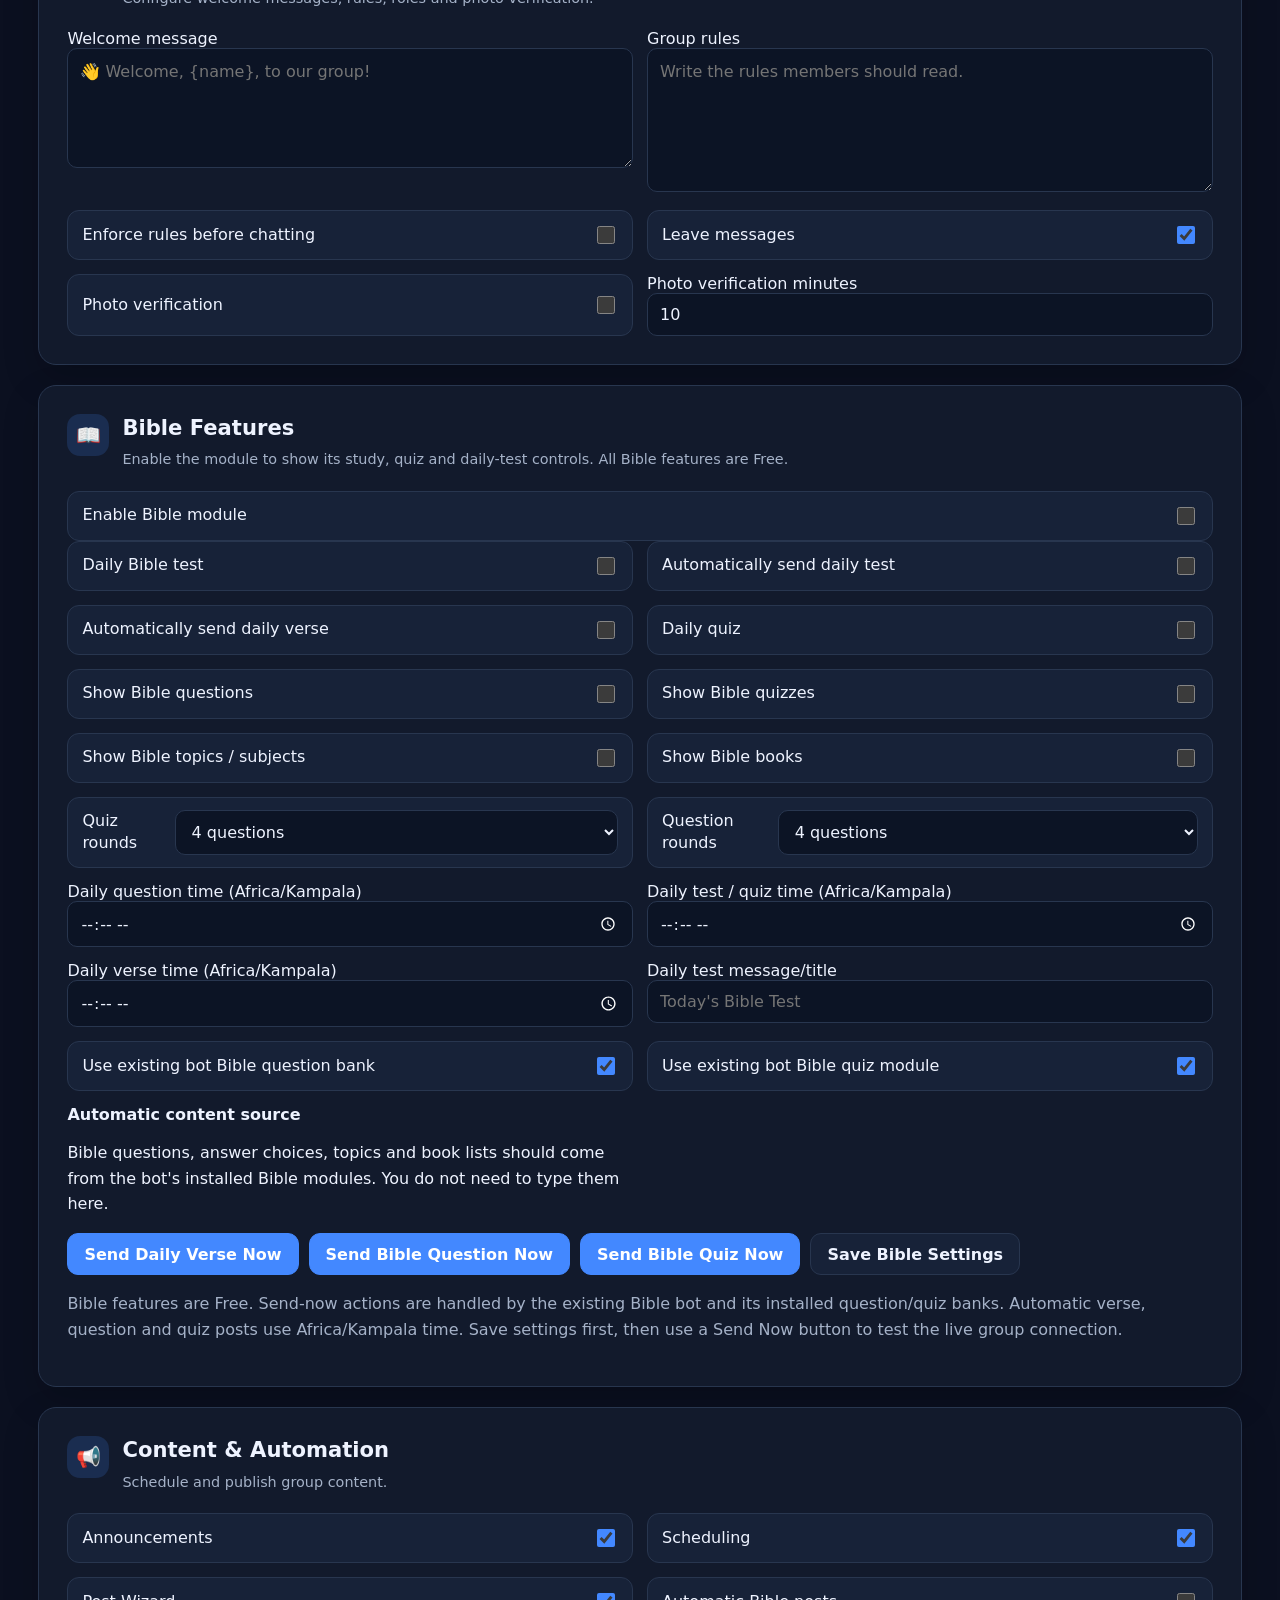
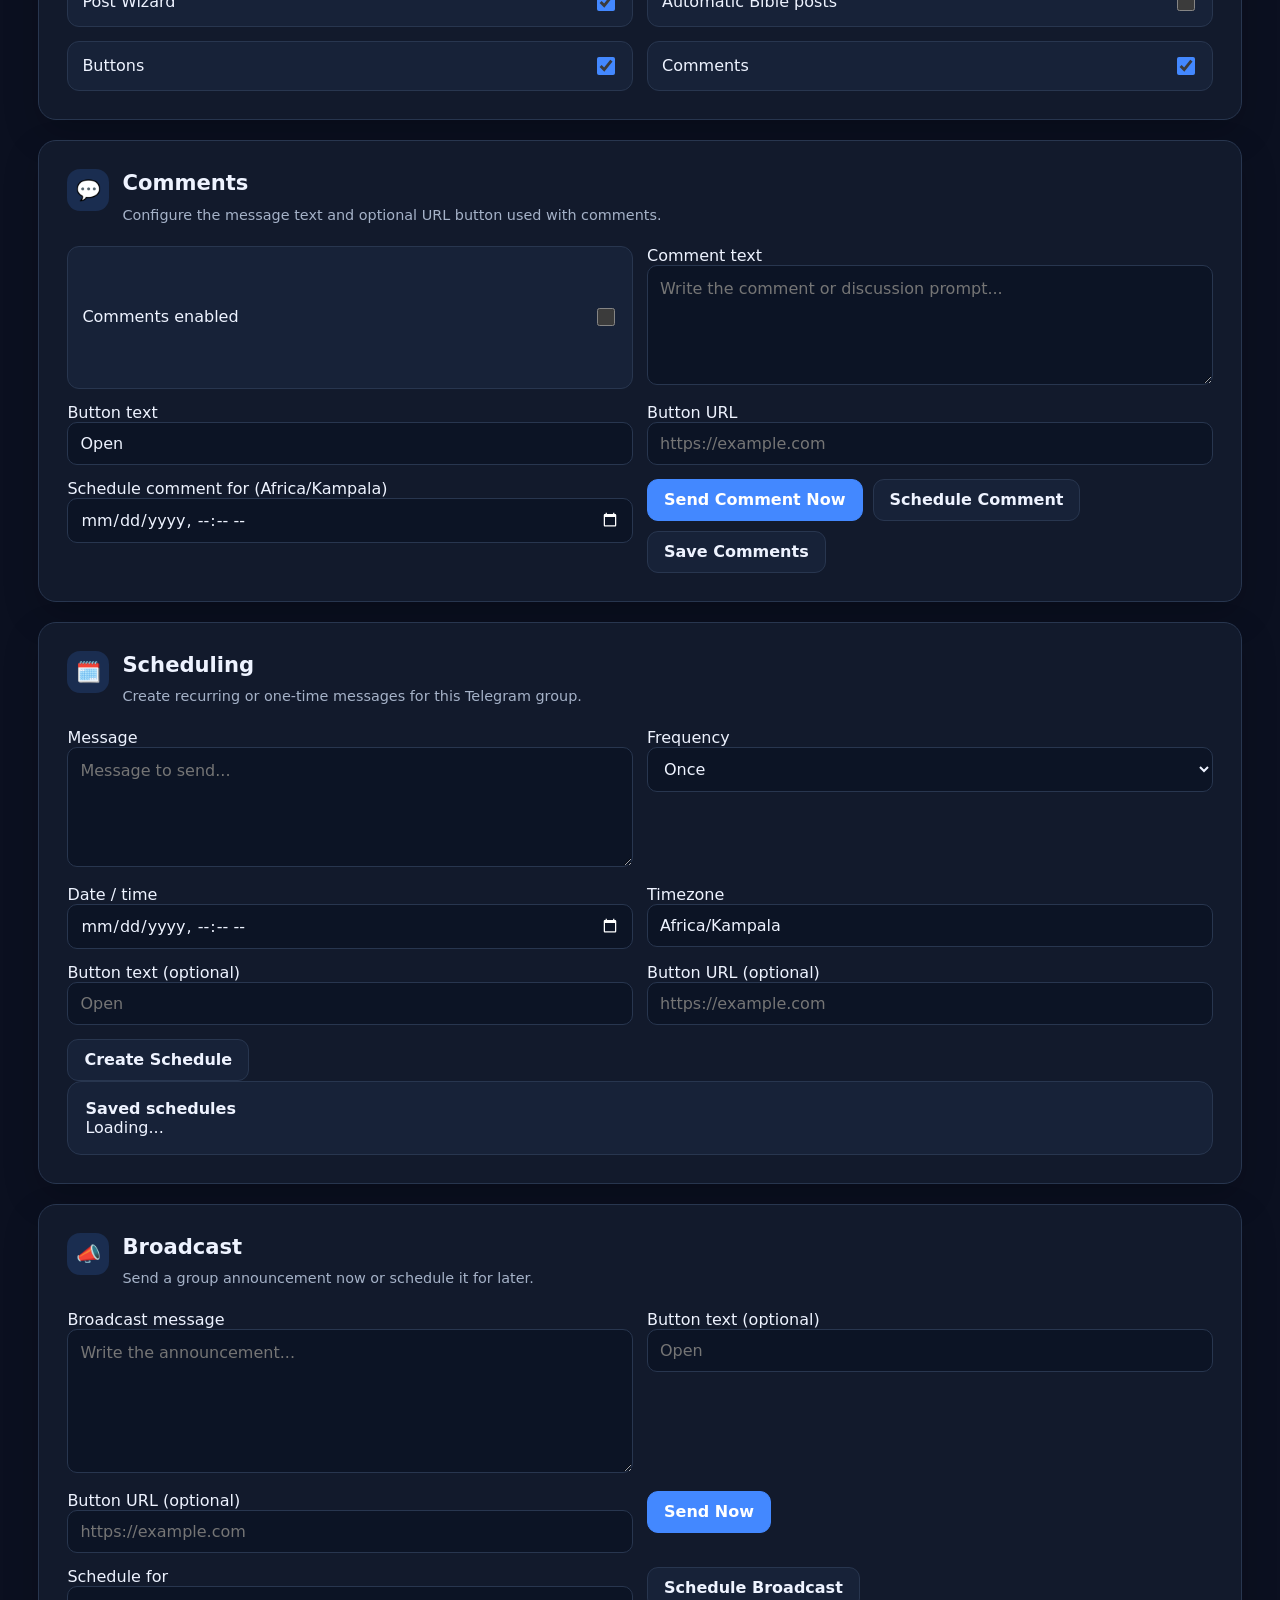
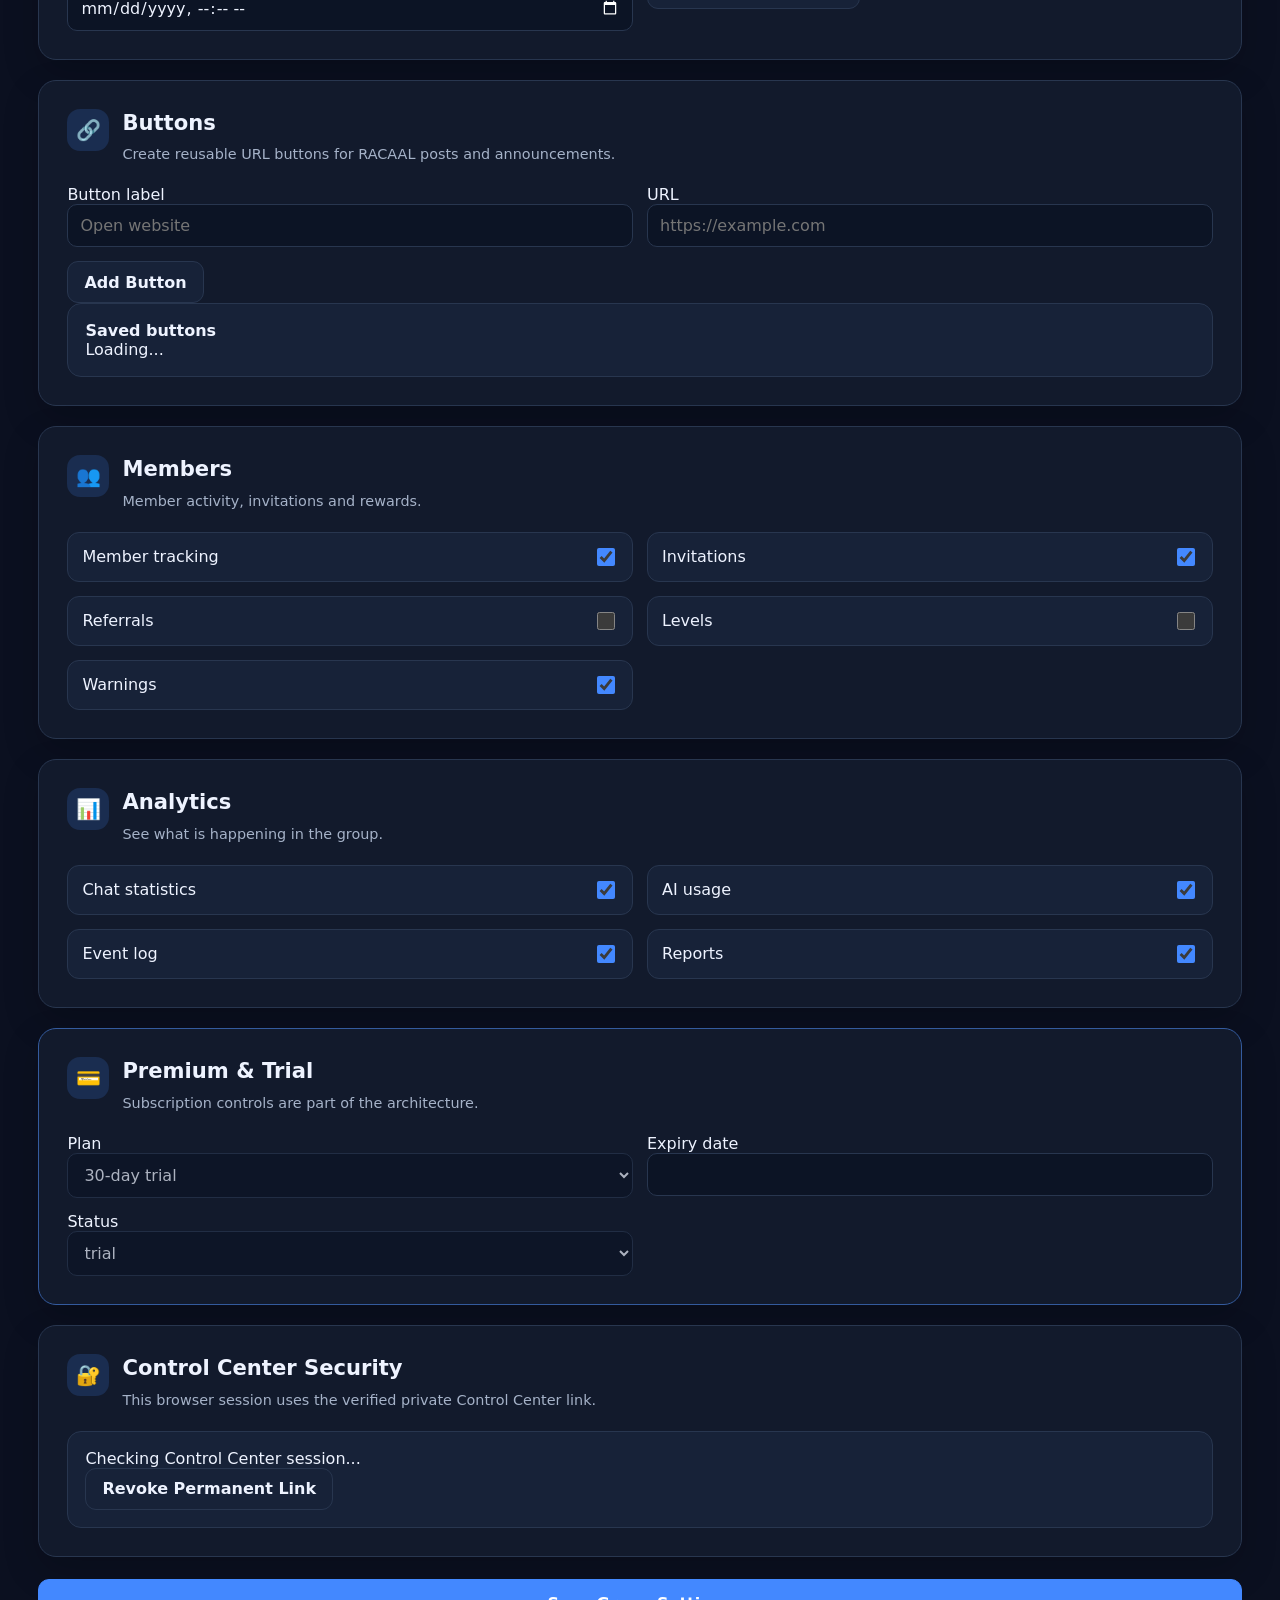
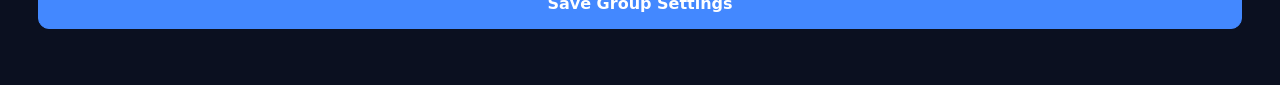
==== commit c231c8ac: "Add files via upload feat(frontend): add 10 dashboard themes, theme selection, settings drawer, and " ====
--- a/frontend/index.html
+++ b/frontend/index.html
@@ -33,12 +33,21 @@
   <main class="page" id="mainContent">
 
 <section class="section-card appearance-card" id="appearanceSettings">
-  <div class="section-title"><span>🎨</span><div><h2>Appearance &amp; Themes</h2><p>Choose a dashboard colour. The selected theme changes the actual dashboard panels, buttons, navigation and controls, and is saved in this browser.</p></div></div>
+  <div class="section-title"><span>🎨</span><div><h2>Appearance &amp; Themes</h2><p>Choose a colour and switch independently between dark and light mode. Your choice is saved in this browser.</p></div></div>
   <div class="theme-swatches" role="group" aria-label="Dashboard colour theme">
+    <button type="button" class="theme-swatch" data-theme-choice="blue" aria-pressed="false"><span class="swatch-dot blue"></span>Blue</button>
+    <button type="button" class="theme-swatch" data-theme-choice="green" aria-pressed="false"><span class="swatch-dot green"></span>Green</button>
+    <button type="button" class="theme-swatch" data-theme-choice="light-green" aria-pressed="false"><span class="swatch-dot light-green"></span>Light green</button>
+    <button type="button" class="theme-swatch" data-theme-choice="yellow" aria-pressed="false"><span class="swatch-dot yellow"></span>Yellow</button>
+    <button type="button" class="theme-swatch" data-theme-choice="orange" aria-pressed="false"><span class="swatch-dot orange"></span>Orange</button>
+    <button type="button" class="theme-swatch" data-theme-choice="purple" aria-pressed="false"><span class="swatch-dot purple"></span>Purple</button>
     <button type="button" class="theme-swatch" data-theme-choice="indigo" aria-pressed="false"><span class="swatch-dot indigo"></span>Indigo</button>
-    <button type="button" class="theme-swatch" data-theme-choice="yellow" aria-pressed="false"><span class="swatch-dot yellow"></span>Yellow</button>
-    <button type="button" class="theme-swatch" data-theme-choice="blue" aria-pressed="false"><span class="swatch-dot blue"></span>Blue</button>
-    <button type="button" class="theme-swatch" data-theme-choice="white" aria-pressed="false"><span class="swatch-dot white"></span>White</button>
+    <button type="button" class="theme-swatch" data-theme-choice="cyan" aria-pressed="false"><span class="swatch-dot cyan"></span>Cyan</button>
+    <button type="button" class="theme-swatch" data-theme-choice="teal" aria-pressed="false"><span class="swatch-dot teal"></span>Teal</button>
+    <button type="button" class="theme-swatch" data-theme-choice="red" aria-pressed="false"><span class="swatch-dot red"></span>Red</button>
+    <button type="button" class="theme-swatch" data-theme-choice="pink" aria-pressed="false"><span class="swatch-dot pink"></span>Pink</button>
+    <button type="button" class="theme-swatch" data-theme-choice="emerald" aria-pressed="false"><span class="swatch-dot emerald"></span>Emerald</button>
+    <button type="button" class="theme-swatch" data-theme-choice="rose" aria-pressed="false"><span class="swatch-dot rose"></span>Rose</button>
   </div>
   <label class="mode-toggle">Dashboard mode<select id="appearanceMode"><option value="dark">Dark mode</option><option value="light">Light mode</option></select></label>
   <p class="helper-text">This changes the dashboard interface, not Telegram's own chat colours.</p>
--- a/frontend/control-center.css
+++ b/frontend/control-center.css
@@ -160,3 +160,11 @@
 .ai-welcome-card { border-color:color-mix(in srgb,var(--accent) 45%,var(--border)); background:linear-gradient(120deg,var(--accent-soft),var(--surface) 70%); }
 .referral-box { margin-top:18px; }
 .action-row { display:flex; flex-wrap:wrap; gap:10px; align-items:center; }
+
+/* Additional requested dashboard accent colours. Mode remains independently dark/light. */
+:root[data-theme="pink"] { --accent:#f472b6; --accent-strong:#db2777; --accent-soft:rgba(244,114,182,.18); }
+:root[data-theme="emerald"] { --accent:#10b981; --accent-strong:#047857; --accent-soft:rgba(16,185,129,.18); }
+:root[data-theme="rose"] { --accent:#fb7185; --accent-strong:#e11d48; --accent-soft:rgba(251,113,133,.18); }
+.swatch-dot.pink { --swatch:#f472b6; }
+.swatch-dot.emerald { --swatch:#10b981; }
+.swatch-dot.rose { --swatch:#fb7185; }
